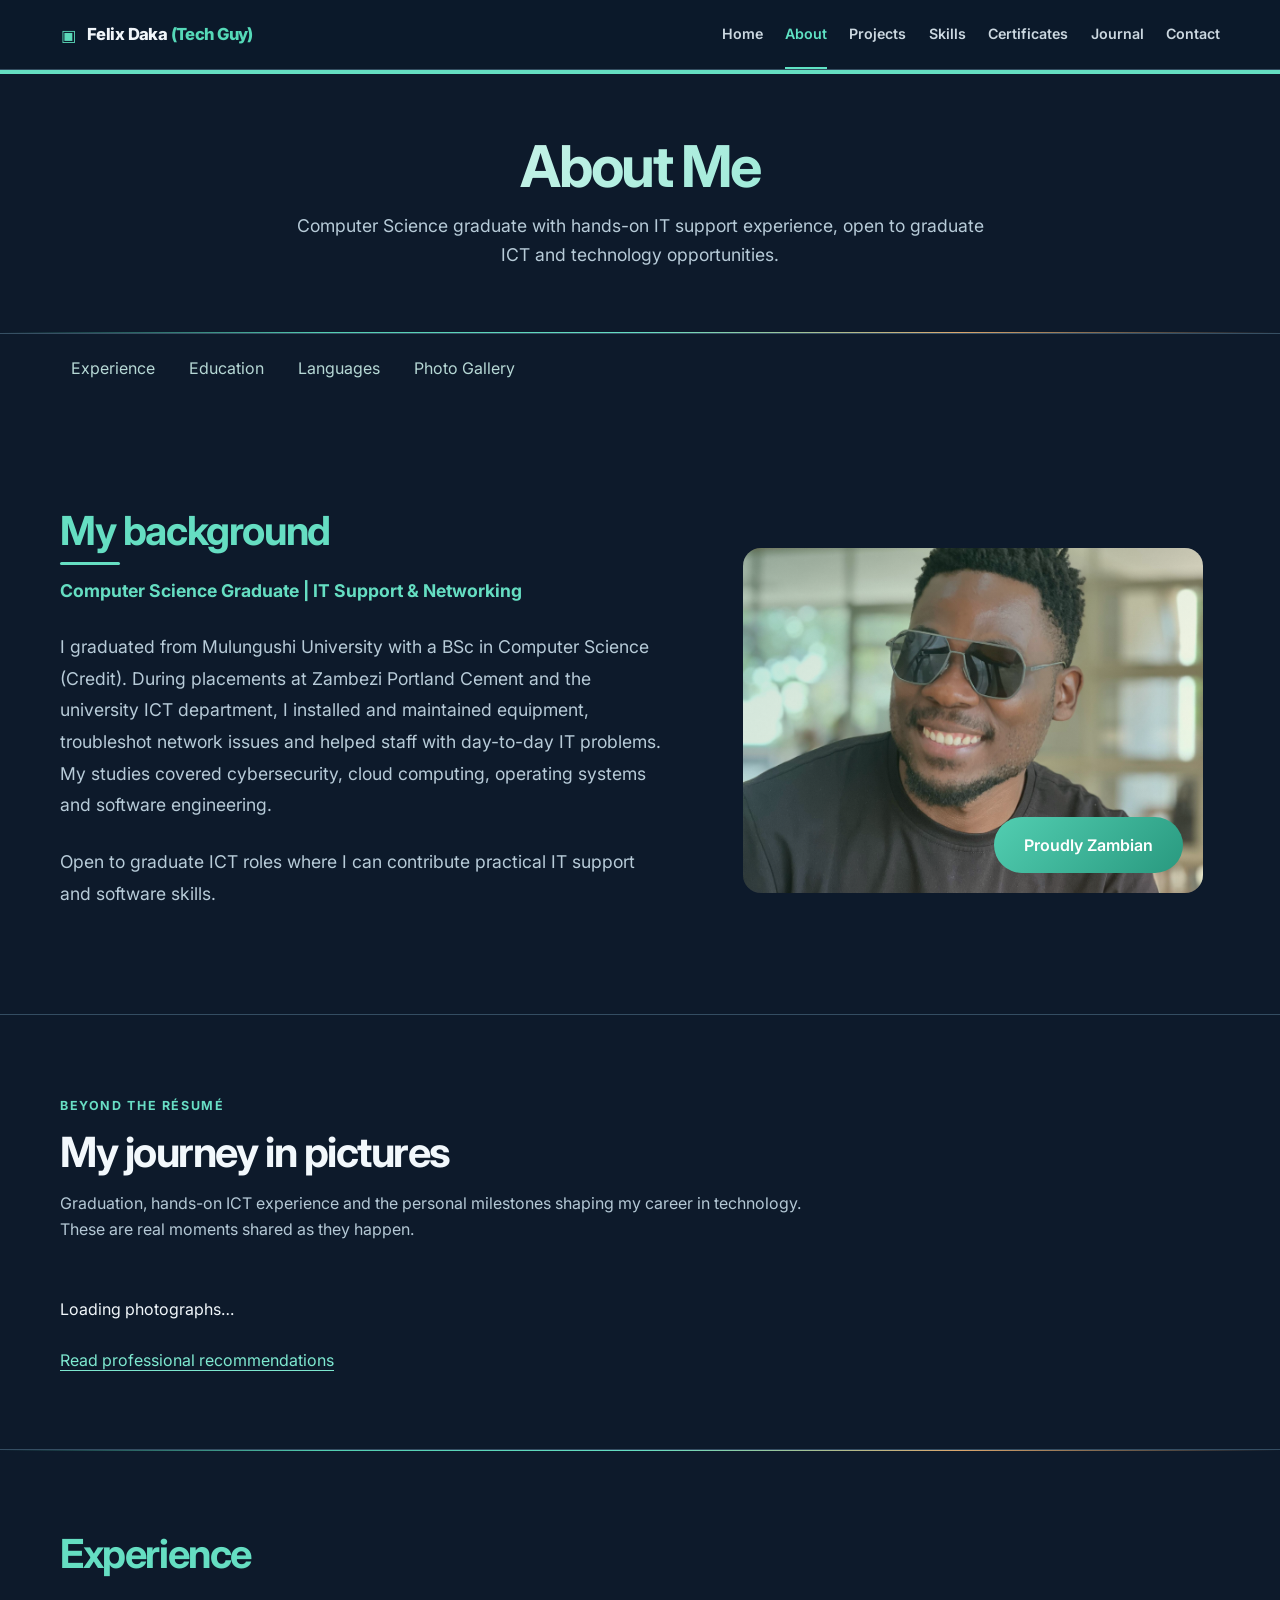
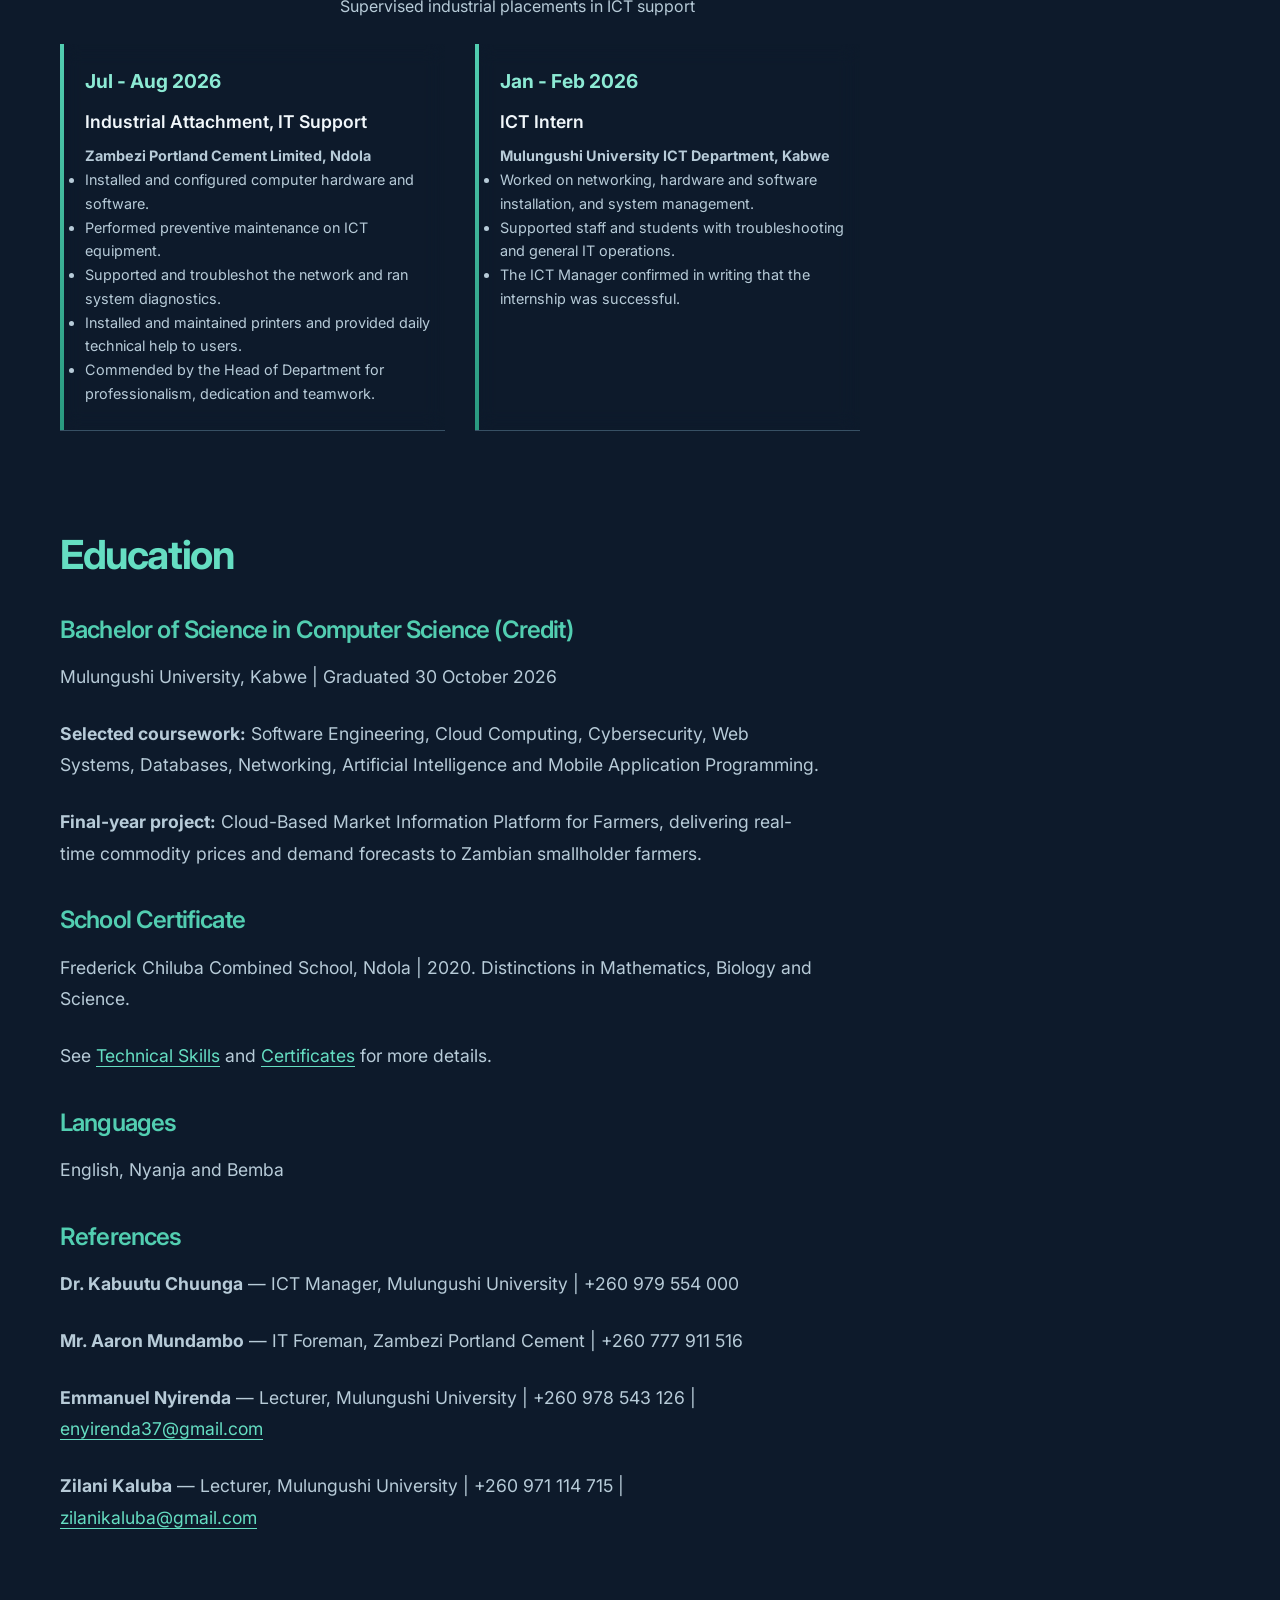
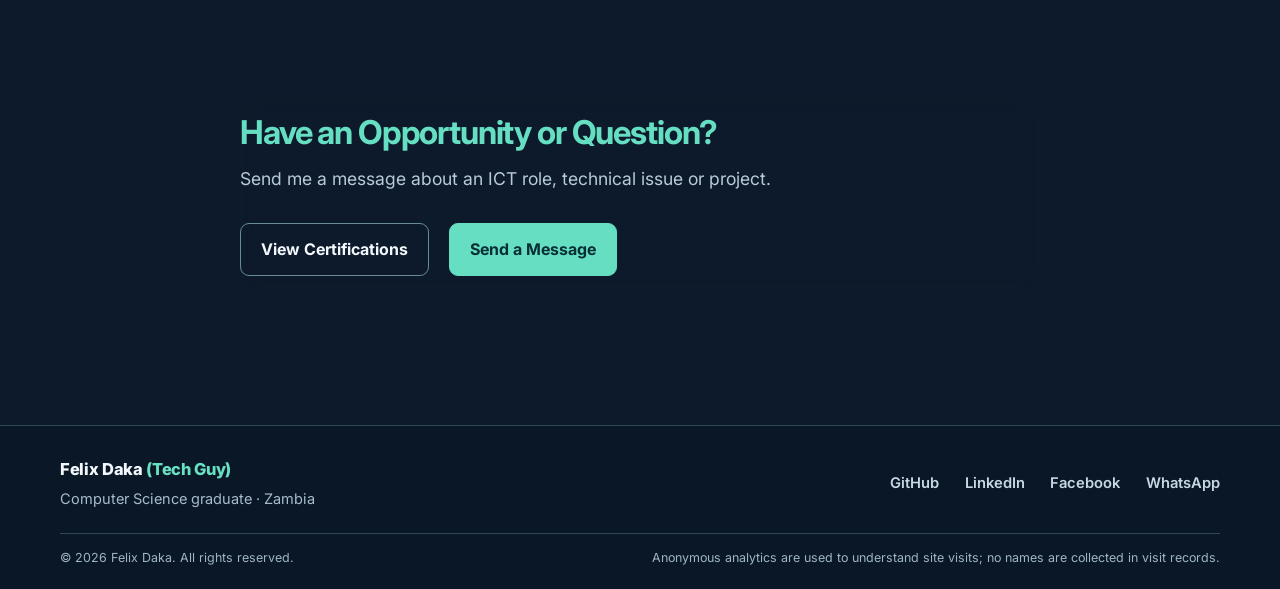
==== about.html @ 6fca8ce7 "Clarify About narrative and link visual biography instead of repeating references" ====
<!DOCTYPE html>
<html lang="en">
<head>
    <meta charset="UTF-8">
    <meta name="viewport" content="width=device-width, initial-scale=1.0, maximum-scale=5.0, user-scalable=yes">
    <title>About Felix Daka | Experience & Career Gallery</title>
    <link rel="stylesheet" href="https://cdnjs.cloudflare.com/ajax/libs/font-awesome/6.4.0/css/all.min.css">
    <link rel="preconnect" href="https://fonts.googleapis.com">
    <link rel="preconnect" href="https://fonts.gstatic.com" crossorigin>
    <style>
        /* Modern Reset */
        * {
            margin: 0;
            padding: 0;
            box-sizing: border-box;
            font-family: 'Inter', sans-serif;
            -webkit-tap-highlight-color: transparent;
        }
        
        :root {
            --primary: #007749;
            --primary-dark: #005a3f;
            --primary-light: rgba(0, 119, 73, 0.1);
            --secondary: #EF3340;
            --accent: #FCD116;
            --accent-dark: #e6b800;
            --dark: #0A1931;
            --dark-blue: #0A1931;
            --dark-blue-light: #1A2C47;
            --dark-blue-lighter: #2A3C57;
            --text-light: #F9FAFB;
            --text-muted: #9CA3AF;
            --border-light: rgba(255, 255, 255, 0.1);
            --gradient-primary: linear-gradient(135deg, var(--primary), var(--primary-dark));
            --gradient-accent: linear-gradient(135deg, var(--accent), var(--accent-dark));
            --gradient-dark: linear-gradient(135deg, var(--dark-blue), var(--dark-blue-light));
            --shadow-sm: 0 1px 2px 0 rgba(0, 0, 0, 0.05);
            --shadow-md: 0 4px 6px -1px rgba(0, 0, 0, 0.1);
            --shadow-lg: 0 10px 15px -3px rgba(0, 0, 0, 0.1);
            --shadow-xl: 0 20px 25px -5px rgba(0, 0, 0, 0.1);
            --shadow-2xl: 0 25px 50px -12px rgba(0, 0, 0, 0.25);
        }
        
        body {
            background-color: var(--dark-blue);
            color: var(--text-light);
            line-height: 1.6;
            overflow-x: hidden;
            min-height: 100vh;
        }
        
        .container {
            max-width: 1200px;
            margin: 0 auto;
            padding: 0 24px;
        }
        
        @media (max-width: 768px) {
            .container {
                padding: 0 16px;
            }
        }
        
        /* Header & Navigation - With Corner Menu */
        header {
            background-color: rgba(10, 25, 49, 0.98);
            backdrop-filter: blur(10px);
            -webkit-backdrop-filter: blur(10px);
            position: fixed;
            width: 100%;
            top: 0;
            z-index: 1000;
            height: 80px;
            box-shadow: 0 2px 10px rgba(0, 0, 0, 0.3);
            transition: all 0.3s ease;
        }
        
        header.scrolled {
            height: 70px;
            box-shadow: 0 5px 20px rgba(0, 0, 0, 0.4);
        }
        
        .header-container {
            display: flex;
            justify-content: space-between;
            align-items: center;
            padding: 0 30px;
            height: 100%;
        }
        
        .logo {
            font-size: 1.5rem;
            font-weight: 700;
            color: var(--text-light);
            text-decoration: none;
            display: flex;
            align-items: center;
            gap: 12px;
            z-index: 1001;
        }
        
        @media (min-width: 768px) {
            .logo {
                font-size: 1.8rem;
            }
        }
        
        .logo-icon {
            color: var(--primary);
            font-size: 1.8rem;
        }
        
        @media (min-width: 768px) {
            .logo-icon {
                font-size: 2rem;
            }
        }
        
        .logo-nickname {
            color: var(--accent);
            font-weight: 800;
            display: none;
        }
        
        @media (min-width: 768px) {
            .logo-nickname {
                display: inline;
            }
        }
        
        /* Corner Menu Styles */
        .menu-container {
            position: relative;
            display: flex;
            align-items: center;
        }
        
        .menu-btn {
            display: flex;
            align-items: center;
            justify-content: center;
            background: var(--dark-blue-lighter);
            border: 1px solid var(--border-light);
            color: var(--text-light);
            font-size: 1rem;
            cursor: pointer;
            padding: 12px 24px;
            border-radius: 40px;
            gap: 10px;
            transition: all 0.3s ease;
            z-index: 1001;
            box-shadow: var(--shadow-md);
        }
        
        .menu-btn i {
            font-size: 1.1rem;
            transition: transform 0.3s ease;
        }
        
        .menu-btn:hover {
            background: var(--dark-blue);
            border-color: var(--accent);
            transform: translateY(-2px);
            box-shadow: var(--shadow-lg);
        }
        
        .menu-btn:hover i {
            transform: rotate(90deg);
        }
        
        .menu-btn:active {
            transform: scale(0.97);
        }
        
        .menu-content {
            display: none;
            position: absolute;
            top: 70px;
            right: 0;
            background: rgba(42, 60, 87, 0.98);
            backdrop-filter: blur(10px);
            -webkit-backdrop-filter: blur(10px);
            min-width: 260px;
            border-radius: 20px;
            box-shadow: var(--shadow-2xl);
            border: 1px solid var(--border-light);
            z-index: 1000;
            overflow: hidden;
            animation: slideDown 0.3s ease;
        }
        
        .menu-content.show {
            display: block;
        }
        
        .menu-content a {
            display: flex;
            align-items: center;
            gap: 15px;
            padding: 16px 20px;
            color: var(--text-light);
            text-decoration: none;
            font-size: 0.95rem;
            border-bottom: 1px solid var(--border-light);
            transition: all 0.3s ease;
        }
        
        .menu-content a:last-child {
            border-bottom: none;
        }
        
        .menu-content a:hover {
            background: var(--primary-light);
            padding-left: 25px;
        }
        
        .menu-content a i {
            width: 24px;
            color: var(--accent);
            font-size: 1.1rem;
        }
        
        .menu-content a.active {
            background: rgba(252, 209, 22, 0.15);
            color: var(--accent);
            border-left: 3px solid var(--accent);
        }
        
        .menu-content a.active i {
            color: var(--accent);
        }
        
        @keyframes slideDown {
            from {
                opacity: 0;
                transform: translateY(-15px);
            }
            to {
                opacity: 1;
                transform: translateY(0);
            }
        }
        
        /* Hide old navigation */
        .old-nav {
            display: none;
        }
        
        /* Page Header */
        .page-header {
            padding-top: 140px;
            padding-bottom: 80px;
            text-align: center;
            background: radial-gradient(circle at top right, rgba(0, 119, 73, 0.15), transparent 50%),
                        radial-gradient(circle at bottom left, rgba(252, 209, 22, 0.1), transparent 50%);
            position: relative;
            overflow: hidden;
        }
        
        .page-header::before {
            content: '';
            position: absolute;
            top: 0;
            left: 0;
            right: 0;
            height: 4px;
            background: linear-gradient(90deg, var(--secondary), var(--accent), var(--primary));
        }
        
        .page-header::after {
            content: '';
            position: absolute;
            bottom: 0;
            left: 0;
            width: 100%;
            height: 1px;
            background: linear-gradient(90deg, transparent, var(--primary), var(--accent), var(--secondary), transparent);
        }
        
        .page-header h1 {
            font-size: 3rem;
            margin-bottom: 20px;
            background: linear-gradient(135deg, #fff, var(--accent));
            -webkit-background-clip: text;
            -webkit-text-fill-color: transparent;
            animation: fadeInUp 0.8s ease;
        }
        
        @media (min-width: 768px) {
            .page-header h1 {
                font-size: 3.5rem;
            }
        }
        
        .page-header p {
            font-size: 1.1rem;
            color: var(--text-muted);
            max-width: 800px;
            margin: 0 auto;
            animation: fadeInUp 0.8s ease 0.2s both;
        }
        
        /* Back Button */
        .back-btn {
            display: inline-flex;
            align-items: center;
            gap: 8px;
            color: var(--text-light);
            text-decoration: none;
            margin-bottom: 30px;
            padding: 10px 20px;
            border-radius: 40px;
            background: rgba(255, 255, 255, 0.05);
            border: 1px solid var(--border-light);
            transition: all 0.3s ease;
            font-weight: 500;
            font-size: 0.95rem;
        }
        
        .back-btn:hover {
            background: var(--primary-light);
            color: var(--accent);
            transform: translateX(-5px);
            border-color: var(--accent);
        }
        
        .back-btn i {
            transition: transform 0.3s ease;
        }
        
        .back-btn:hover i {
            transform: translateX(-3px);
        }
        
        /* Stats Bar */
        .stats-bar {
            background: rgba(26, 44, 71, 0.5);
            backdrop-filter: blur(10px);
            -webkit-backdrop-filter: blur(10px);
            border-bottom: 1px solid var(--border-light);
            padding: 20px 0;
        }
        
        .stats-grid {
            display: flex;
            justify-content: space-around;
            flex-wrap: wrap;
            gap: 30px;
        }
        
        .stat-item {
            text-align: center;
        }
        
        .stat-number {
            font-size: 2rem;
            font-weight: 700;
            color: var(--accent);
            line-height: 1.2;
        }
        
        .stat-label {
            color: var(--text-muted);
            font-size: 0.85rem;
            text-transform: uppercase;
            letter-spacing: 1px;
        }
        
        @media (min-width: 768px) {
            .stat-number {
                font-size: 2.5rem;
            }
            
            .stat-label {
                font-size: 0.9rem;
            }
        }
        
        /* About Content */
        .about-content {
            padding: 80px 0;
        }
        
        .about-grid {
            display: grid;
            grid-template-columns: 1fr;
            gap: 50px;
            align-items: center;
        }
        
        @media (min-width: 1024px) {
            .about-grid {
                grid-template-columns: 1fr 1fr;
                gap: 60px;
            }
        }
        
        .about-text {
            animation: fadeInLeft 0.8s ease;
        }
        
        .about-text h2 {
            font-size: 2rem;
            margin-bottom: 20px;
            color: var(--accent);
            text-align: left;
            position: relative;
            display: inline-block;
        }
        
        @media (min-width: 768px) {
            .about-text h2 {
                font-size: 2.5rem;
            }
        }
        
        .about-text h2::after {
            content: '';
            position: absolute;
            bottom: -10px;
            left: 0;
            width: 60px;
            height: 3px;
            background: var(--gradient-primary);
            border-radius: 2px;
        }
        
        .about-text p {
            font-size: 1rem;
            line-height: 1.8;
            margin-bottom: 25px;
            color: var(--text-muted);
        }
        
        @media (min-width: 768px) {
            .about-text p {
                font-size: 1.1rem;
            }
        }
        
        .about-text h3 {
            color: var(--primary);
            margin-top: 35px;
            margin-bottom: 15px;
            font-size: 1.3rem;
            font-weight: 600;
        }
        
        @media (min-width: 768px) {
            .about-text h3 {
                font-size: 1.5rem;
            }
        }
        
        .highlight-text {
            background: var(--primary-light);
            padding: 20px;
            border-radius: 16px;
            border-left: 4px solid var(--accent);
            margin: 30px 0;
        }
        
        .highlight-text p {
            margin-bottom: 0;
            font-style: italic;
        }
        
        /* About Image */
        .about-image {
            position: relative;
            animation: fadeInRight 0.8s ease;
        }
        
        .image-wrapper {
            position: relative;
            border-radius: 20px;
            overflow: hidden;
            box-shadow: var(--shadow-2xl);
        }
        
        .image-wrapper::before {
            content: '';
            position: absolute;
            top: 0;
            left: 0;
            right: 0;
            bottom: 0;
            background: linear-gradient(135deg, rgba(0, 119, 73, 0.2), rgba(252, 209, 22, 0.1));
            z-index: 1;
            pointer-events: none;
        }
        
        .about-image img {
            width: 100%;
            height: auto;
            display: block;
            transition: transform 0.5s ease;
        }
        
        .image-wrapper:hover img {
            transform: scale(1.05);
        }
        
        .zambian-badge {
            position: absolute;
            bottom: 20px;
            right: 20px;
            background: var(--gradient-primary);
            color: white;
            padding: 12px 24px;
            border-radius: 50px;
            display: flex;
            align-items: center;
            gap: 10px;
            font-weight: 600;
            font-size: 0.9rem;
            box-shadow: var(--shadow-lg);
            z-index: 2;
            animation: pulse 2s infinite;
        }
        
        @media (min-width: 768px) {
            .zambian-badge {
                font-size: 1rem;
                padding: 15px 30px;
            }
        }
        
        .zambian-badge i {
            font-size: 1.2rem;
        }
        
        /* Journey Timeline */
        .journey-section {
            padding: 80px 0;
            background: rgba(26, 44, 71, 0.3);
            position: relative;
            overflow: hidden;
        }
        
        .journey-section::before {
            content: '';
            position: absolute;
            top: 0;
            left: 0;
            right: 0;
            height: 1px;
            background: linear-gradient(90deg, transparent, var(--primary), var(--accent), var(--secondary), transparent);
        }
        
        .section-title {
            text-align: center;
            margin-bottom: 50px;
        }
        
        .section-title h2 {
            font-size: 2rem;
            color: var(--accent);
            margin-bottom: 15px;
        }
        
        @media (min-width: 768px) {
            .section-title h2 {
                font-size: 2.5rem;
            }
        }
        
        .section-title p {
            color: var(--text-muted);
            max-width: 600px;
            margin: 0 auto;
        }
        
        .timeline {
            display: grid;
            grid-template-columns: 1fr;
            gap: 30px;
            max-width: 800px;
            margin: 0 auto;
        }
        
        @media (min-width: 768px) {
            .timeline {
                grid-template-columns: repeat(2, 1fr);
            }
        }
        
        .timeline-item {
            background: rgba(255, 255, 255, 0.05);
            backdrop-filter: blur(10px);
            -webkit-backdrop-filter: blur(10px);
            border: 1px solid var(--border-light);
            border-radius: 16px;
            padding: 25px;
            transition: all 0.3s ease;
            position: relative;
            overflow: hidden;
        }
        
        .timeline-item::before {
            content: '';
            position: absolute;
            top: 0;
            left: 0;
            width: 4px;
            height: 100%;
            background: var(--gradient-primary);
        }
        
        .timeline-item:hover {
            transform: translateY(-5px);
            box-shadow: var(--shadow-xl);
            border-color: var(--primary);
        }
        
        .timeline-year {
            font-size: 1.2rem;
            font-weight: 700;
            color: var(--accent);
            margin-bottom: 10px;
        }
        
        .timeline-title {
            font-size: 1.1rem;
            font-weight: 600;
            margin-bottom: 8px;
        }
        
        .timeline-desc {
            color: var(--text-muted);
            font-size: 0.9rem;
        }
        
        /* Values Section */
        .values-section {
            padding: 80px 0;
        }
        
        .values-grid {
            display: grid;
            grid-template-columns: 1fr;
            gap: 25px;
            margin-top: 40px;
        }
        
        @media (min-width: 640px) {
            .values-grid {
                grid-template-columns: repeat(2, 1fr);
            }
        }
        
        @media (min-width: 1024px) {
            .values-grid {
                grid-template-columns: repeat(4, 1fr);
            }
        }
        
        .value-card {
            background: rgba(255, 255, 255, 0.05);
            backdrop-filter: blur(10px);
            -webkit-backdrop-filter: blur(10px);
            border: 1px solid var(--border-light);
            border-radius: 20px;
            padding: 30px 20px;
            text-align: center;
            transition: all 0.3s ease;
        }
        
        .value-card:hover {
            transform: translateY(-8px);
            border-color: var(--primary);
            box-shadow: var(--shadow-xl);
        }
        
        .value-icon {
            width: 70px;
            height: 70px;
            background: var(--gradient-primary);
            border-radius: 50%;
            display: flex;
            align-items: center;
            justify-content: center;
            margin: 0 auto 20px;
            font-size: 28px;
            color: white;
            transition: all 0.3s ease;
        }
        
        .value-card:hover .value-icon {
            transform: scale(1.1) rotate(360deg);
        }
        
        .value-card h3 {
            font-size: 1.2rem;
            font-weight: 600;
            margin-bottom: 10px;
            color: var(--accent);
        }
        
        .value-card p {
            color: var(--text-muted);
            font-size: 0.9rem;
            line-height: 1.6;
        }
        
        /* CTA Section */
        .cta-section {
            padding: 60px 0;
            text-align: center;
        }
        
        .cta-card {
            background: linear-gradient(135deg, rgba(0, 119, 73, 0.1), rgba(252, 209, 22, 0.1));
            backdrop-filter: blur(10px);
            -webkit-backdrop-filter: blur(10px);
            border: 1px solid var(--border-light);
            border-radius: 30px;
            padding: 50px 30px;
            max-width: 800px;
            margin: 0 auto;
        }
        
        .cta-card h3 {
            font-size: 1.8rem;
            color: var(--accent);
            margin-bottom: 15px;
        }
        
        .cta-card p {
            color: var(--text-muted);
            margin-bottom: 30px;
            font-size: 1.1rem;
        }
        
        .cta-buttons {
            display: flex;
            gap: 20px;
            justify-content: center;
            flex-wrap: wrap;
        }
        
        .btn {
            display: inline-flex;
            align-items: center;
            justify-content: center;
            gap: 10px;
            padding: 14px 32px;
            border-radius: 50px;
            font-weight: 600;
            font-size: 1rem;
            text-decoration: none;
            transition: all 0.3s ease;
            border: none;
            cursor: pointer;
        }
        
        .btn-primary {
            background: var(--gradient-primary);
            color: white;
            box-shadow: var(--shadow-md);
        }
        
        .btn-primary:hover {
            transform: translateY(-3px);
            box-shadow: var(--shadow-xl);
        }
        
        .btn-accent {
            background: var(--gradient-accent);
            color: var(--dark);
        }
        
        .btn-accent:hover {
            transform: translateY(-3px);
            box-shadow: var(--shadow-xl);
        }
        
        .btn-outline {
            background: transparent;
            border: 2px solid var(--primary);
            color: var(--text-light);
        }
        
        .btn-outline:hover {
            background: var(--primary);
            transform: translateY(-3px);
            box-shadow: var(--shadow-lg);
        }
        
        /* Footer */
        footer {
            background: #0A1429;
            padding: 60px 0 30px;
            margin-top: 80px;
            position: relative;
        }
        
        .footer-content {
            display: grid;
            grid-template-columns: 1fr;
            gap: 40px;
            margin-bottom: 40px;
        }
        
        @media (min-width: 768px) {
            .footer-content {
                grid-template-columns: 2fr 1fr 1fr;
            }
        }
        
        .footer-logo {
            font-size: 1.5rem;
            font-weight: 700;
            margin-bottom: 20px;
        }
        
        .footer-logo span {
            color: var(--accent);
        }
        
        .footer-about p {
            color: var(--text-muted);
            margin-bottom: 20px;
            line-height: 1.8;
        }
        
        .footer-links h4 {
            color: var(--accent);
            margin-bottom: 20px;
            font-size: 1.1rem;
        }
        
        .footer-links ul {
            list-style: none;
        }
        
        .footer-links li {
            margin-bottom: 12px;
        }
        
        .footer-links a {
            color: var(--text-muted);
            text-decoration: none;
            transition: all 0.3s ease;
            display: inline-flex;
            align-items: center;
            gap: 8px;
        }
        
        .footer-links a:hover {
            color: var(--accent);
            transform: translateX(5px);
        }
        
        .footer-links i {
            font-size: 0.8rem;
            color: var(--primary);
        }
        
        .copyright {
            text-align: center;
            padding-top: 30px;
            border-top: 1px solid var(--border-light);
            color: var(--text-muted);
            font-size: 0.9rem;
        }
        
        .copyright span {
            color: var(--accent);
        }
        
        /* Animations */
        @keyframes fadeInUp {
            from {
                opacity: 0;
                transform: translateY(30px);
            }
            to {
                opacity: 1;
                transform: translateY(0);
            }
        }
        
        @keyframes fadeInLeft {
            from {
                opacity: 0;
                transform: translateX(-30px);
            }
            to {
                opacity: 1;
                transform: translateX(0);
            }
        }
        
        @keyframes fadeInRight {
            from {
                opacity: 0;
                transform: translateX(30px);
            }
            to {
                opacity: 1;
                transform: translateX(0);
            }
        }
        
        @keyframes pulse {
            0%, 100% {
                transform: scale(1);
            }
            50% {
                transform: scale(1.05);
            }
        }
        
        /* Responsive */
        @media (max-width: 768px) {
            .page-header h1 {
                font-size: 2.5rem;
            }
            
            .page-header p {
                font-size: 1rem;
                padding: 0 16px;
            }
            
            .about-text h2 {
                font-size: 2rem;
            }
            
            .cta-card {
                padding: 30px 20px;
            }
            
            .cta-card h3 {
                font-size: 1.5rem;
            }
            
            .cta-buttons {
                flex-direction: column;
            }
            
            .btn {
                width: 100%;
            }
            
            .menu-btn {
                padding: 10px 18px;
            }
            
            .menu-btn span {
                display: none;
            }
            
            .menu-btn i {
                margin: 0;
            }
            
            .menu-content {
                min-width: 220px;
            }
        }
    </style>
    <link rel="stylesheet" href="responsive.css">
    <link rel="stylesheet" href="portfolio-refresh.css?v=3">
<link rel="stylesheet" href="about-gallery.css">
    <link rel="stylesheet" href="site-responsive-v3.css?v=1">
    <script src="site-navigation.js" defer></script>
    <link href="https://fonts.googleapis.com/css2?family=Inter:wght@400;500;600;700;800&display=swap" rel="stylesheet">
    <link rel="stylesheet" href="brand-unified.css?v=1">
    <link rel="stylesheet" href="site-polish-v4.css?v=1">
<link rel="stylesheet" href="editorial-v5.css?v=1">
</head>
<body>
    <a class="skip-link" href="#main-content">Skip to main content</a>
    <!-- Header & Navigation -->
    <header id="mainHeader" class="site-header">
    <div class="container header-container">
      <a class="logo" href="index.html" aria-label="Felix Daka — Home"><span class="brand-mark" aria-hidden="true">▣</span><span class="brand-name">Felix Daka <span class="brand-alias">(Tech Guy)</span></span></a>
      <nav class="primary-nav" aria-label="Main navigation">
                <a href="index.html">Home</a>
                <a href="about.html" class="active" aria-current="page">About</a>
                <a href="projects.html">Projects</a>
                <a href="expertise.html">Skills</a>
                <a href="certificates.html">Certificates</a>
                <a href="journal.html">Journal</a>
                <a href="contact.html">Contact</a>
      </nav>
      <div class="menu-container">
        <button class="menu-btn" id="menuBtn" type="button" aria-controls="menuContent" aria-expanded="false" aria-label="Open navigation menu"><span class="menu-label">Menu</span><span class="menu-glyph" aria-hidden="true">☰</span></button>
        <div class="menu-content" id="menuContent" aria-label="Mobile navigation">
                <a href="index.html">Home</a>
                <a href="about.html" class="active" aria-current="page">About</a>
                <a href="projects.html">Projects</a>
                <a href="expertise.html">Skills</a>
                <a href="certificates.html">Certificates</a>
                <a href="journal.html">Journal</a>
                <a href="contact.html">Contact</a>
        </div>
      </div>
    </div>
  </header>
    <main id="main-content" tabindex="-1">


    <!-- Page Header -->
    <section class="page-header">
        <div class="container">
            <h1>About Me</h1>
            <p>Computer Science graduate with hands-on IT support experience, open to graduate ICT and technology opportunities.</p>
            </div>
    </section>

    <div class="container">
        <nav class="section-jump-nav" aria-label="About page sections">
            <a href="#experience">Experience</a>
            <a href="#education">Education</a>
            <a href="#languages">Languages</a>
            <a href="#career-gallery">Photo Gallery</a>
        </nav>
    </div>

    <!-- About Content -->
    <section class="about-content">
        <div class="container">
            <div class="about-grid">
                <div class="about-text">
                    <h2>My background</h2>
                    <p><strong style="color: var(--accent);">Computer Science Graduate | IT Support &amp; Networking</strong></p>
                    <p>I graduated from Mulungushi University with a BSc in Computer Science (Credit). During placements at Zambezi Portland Cement and the university ICT department, I installed and maintained equipment, troubleshot network issues and helped staff with day-to-day IT problems. My studies covered cybersecurity, cloud computing, operating systems and software engineering.</p>
                    <p>Open to graduate ICT roles where I can contribute practical IT support and software skills.</p>
                </div>
                
                <div class="about-image">
                    <div class="image-wrapper">
                        <img src="profile/profile-1772620176208.jpg" id="aboutPageImage" alt="Felix Daka" loading="lazy" decoding="async">
                        <div class="zambian-badge">
                            <i class="fas fa-globe-africa"></i>
                            <span>Proudly Zambian</span>
                        </div>
                    </div>
                </div>
            </div>
        </div>
    </section>

    <section class="career-gallery" id="career-gallery"><div class="container"><div class="gallery-intro"><span class="eyebrow">Beyond the résumé</span><h2>My journey in pictures</h2><p>Graduation, hands-on ICT experience and the personal milestones shaping my career in technology. These are real moments shared as they happen.</p></div><div id="careerGalleryFilters" class="gallery-categories" role="group" aria-label="Filter gallery photos"></div><div id="careerGalleryGrid" class="gallery-grid" aria-live="polite"><p>Loading photographs…</p></div><a class="gallery-recommendations" href="recommendations.html">Read professional recommendations</a></div><dialog id="careerGalleryDialog" aria-labelledby="careerGalleryModalTitle"><div class="gallery-modal-actions"><button id="careerGalleryPrev" type="button" aria-label="Previous photo">← Previous</button><button id="careerGalleryClose" type="button">Close ×</button><button id="careerGalleryNext" type="button" aria-label="Next photo">Next →</button></div><img id="careerGalleryModalImage" alt=""><h3 id="careerGalleryModalTitle"></h3><p id="careerGalleryModalCaption"></p></dialog></section>
<section class="journey-section" id="experience">
        <div class="container">
            <div class="section-title"><h2>Experience</h2><p>Supervised industrial placements in ICT support</p></div>
            <div class="timeline">
                <div class="timeline-item"><div class="timeline-year">Jul - Aug 2026</div><div class="timeline-title">Industrial Attachment, IT Support</div><div class="timeline-desc"><strong>Zambezi Portland Cement Limited, Ndola</strong><ul><li>Installed and configured computer hardware and software.</li><li>Performed preventive maintenance on ICT equipment.</li><li>Supported and troubleshot the network and ran system diagnostics.</li><li>Installed and maintained printers and provided daily technical help to users.</li><li>Commended by the Head of Department for professionalism, dedication and teamwork.</li></ul></div></div>
                <div class="timeline-item"><div class="timeline-year">Jan - Feb 2026</div><div class="timeline-title">ICT Intern</div><div class="timeline-desc"><strong>Mulungushi University ICT Department, Kabwe</strong><ul><li>Worked on networking, hardware and software installation, and system management.</li><li>Supported staff and students with troubleshooting and general IT operations.</li><li>The ICT Manager confirmed in writing that the internship was successful.</li></ul></div></div>
            </div>
        </div>
    </section>

    <section class="about-content" id="education" style="padding-top: 20px;">
        <div class="container">
            <div class="section-title"><h2>Education</h2></div>
            <div class="about-text"><h3>Bachelor of Science in Computer Science (Credit)</h3><p>Mulungushi University, Kabwe | Graduated 30 October 2026</p><p><strong>Selected coursework:</strong> Software Engineering, Cloud Computing, Cybersecurity, Web Systems, Databases, Networking, Artificial Intelligence and Mobile Application Programming.</p><p><strong>Final-year project:</strong> Cloud-Based Market Information Platform for Farmers, delivering real-time commodity prices and demand forecasts to Zambian smallholder farmers.</p><h3>School Certificate</h3><p>Frederick Chiluba Combined School, Ndola | 2020. Distinctions in Mathematics, Biology and Science.</p>
            <p>See <a href="expertise.html">Technical Skills</a> and <a href="certificates.html">Certificates</a> for more details.</p>
            <h3 id="languages">Languages</h3><p>English, Nyanja and Bemba</p>
            <h3 id="references">References</h3><p><strong>Dr. Kabuutu Chuunga</strong> — ICT Manager, Mulungushi University | +260 979 554 000</p><p><strong>Mr. Aaron Mundambo</strong> — IT Foreman, Zambezi Portland Cement | +260 777 911 516</p><p><strong>Emmanuel Nyirenda</strong> — Lecturer, Mulungushi University | +260 978 543 126 | <a href="mailto:enyirenda37@gmail.com">enyirenda37@gmail.com</a></p><p><strong>Zilani Kaluba</strong> — Lecturer, Mulungushi University | +260 971 114 715 | <a href="mailto:zilanikaluba@gmail.com">zilanikaluba@gmail.com</a></p></div>
        </div>
    </section>

    <!-- CTA Section -->
    <section class="cta-section">
        <div class="container">
            <div class="cta-card">
                <h3>Have an Opportunity or Question?</h3>
                <p>Send me a message about an ICT role, technical issue or project.</p>
                <div class="cta-buttons">
                    <a href="certificates.html" class="btn btn-outline">
                        <i class="fas fa-certificate"></i> View Certifications
                    </a>
                    <a href="contact.html" class="btn btn-accent">
                        <i class="fas fa-envelope"></i> Send a Message
                    </a>
                </div>
            </div>
        </div>
    </section>

    <!-- Footer -->
        </main>
    <footer class="site-footer">
   <div class="site-footer-inner">
     <div class="site-footer-summary">
       <strong>Felix Daka <span>(Tech Guy)</span></strong>
       <p id="footerText">Computer Science graduate · Zambia</p>
     </div>
     <div class="site-footer-links" id="socialIcons">
       <a href="https://github.com/Feligo1" target="_blank" rel="noopener noreferrer">GitHub</a>
       <a href="https://www.linkedin.com/in/felix-daka-5b6058212" target="_blank" rel="noopener noreferrer">LinkedIn</a>
       <a href="https://www.facebook.com/share/1AJKpFspAB/" target="_blank" rel="noopener noreferrer">Facebook</a>
       <a href="https://wa.me/260774496821" target="_blank" rel="noopener noreferrer">WhatsApp</a>
     </div>
   </div>
   <div class="site-footer-bottom">
     <span>© 2026 Felix Daka. All rights reserved.</span>
     <small>Anonymous analytics are used to understand site visits; no names are collected in visit records.</small>
   </div>
 </footer>

    <script>
        // DOM Elements
        const mainHeader = document.getElementById('mainHeader');
        const menuBtn = document.getElementById('menuBtn');
        const menuContent = document.getElementById('menuContent');
        const menuLinks = document.querySelectorAll('.menu-content a');

        // Menu Toggle Functionality
        if (menuBtn) {
            menuBtn.addEventListener('click', (e) => {
                e.stopPropagation();
                menuContent.classList.toggle('show');
                
                // Change icon when menu is open
                const icon = menuBtn.querySelector('i');
                if (menuContent.classList.contains('show')) {
                    icon.classList.remove('fa-bars');
                    icon.classList.add('fa-times');
                } else {
                    icon.classList.remove('fa-times');
                    icon.classList.add('fa-bars');
                }
            });
        }

        // Close menu when clicking outside
        document.addEventListener('click', (event) => {
            if (menuContent && menuContent.classList.contains('show')) {
                const isClickInside = menuBtn.contains(event.target) || menuContent.contains(event.target);
                if (!isClickInside) {
                    menuContent.classList.remove('show');
                    const icon = menuBtn.querySelector('i');
                    icon.classList.remove('fa-times');
                    icon.classList.add('fa-bars');
                }
            }
        });

        // Close menu when clicking a link
        if (menuLinks) {
            menuLinks.forEach(link => {
                link.addEventListener('click', () => {
                    menuContent.classList.remove('show');
                    const icon = menuBtn.querySelector('i');
                    icon.classList.remove('fa-times');
                    icon.classList.add('fa-bars');
                });
            });
        }

        // Close menu on escape key
        document.addEventListener('keydown', (e) => {
            if (e.key === 'Escape' && menuContent.classList.contains('show')) {
                menuContent.classList.remove('show');
                const icon = menuBtn.querySelector('i');
                icon.classList.remove('fa-times');
                icon.classList.add('fa-bars');
            }
        });

        // Set active menu item based on current page
        function setActiveMenuItem() {
            const currentPage = window.location.pathname.split('/').pop() || 'about.html';
            
            menuLinks.forEach(link => {
                link.classList.remove('active');
                const href = link.getAttribute('href');
                if (href === currentPage) {
                    link.classList.add('active');
                }
            });
        }

        // Header scroll effect
        function handleHeaderScroll() {
            if (window.scrollY > 50) {
                mainHeader.classList.add('scrolled');
            } else {
                mainHeader.classList.remove('scrolled');
            }
        }

        // Animate stats numbers
        function animateStats() {
            const stats = document.querySelectorAll('.stat-number');
            
            stats.forEach(stat => {
                const targetText = stat.textContent;
                const targetNumber = parseInt(targetText);
                
                if (!isNaN(targetNumber)) {
                    let current = 0;
                    const increment = targetNumber / 50;
                    
                    const timer = setInterval(() => {
                        current += increment;
                        if (current >= targetNumber) {
                            stat.textContent = targetText;
                            clearInterval(timer);
                        } else {
                            stat.textContent = Math.floor(current) + '+';
                        }
                    }, 20);
                }
            });
        }

        // Intersection Observer for animations
        function setupIntersectionObserver() {
            const observer = new IntersectionObserver((entries) => {
                entries.forEach(entry => {
                    if (entry.isIntersecting) {
                        entry.target.style.opacity = '1';
                        entry.target.style.transform = 'translateY(0)';
                        
                        // If it's the stats section, animate numbers
                        if (entry.target.classList.contains('stats-bar')) {
                            animateStats();
                        }
                    }
                });
            }, { threshold: 0.1 });
            
            // Observe sections
            document.querySelectorAll('.stats-bar, .timeline-item, .value-card').forEach(el => {
                el.style.opacity = '0';
                el.style.transform = 'translateY(20px)';
                el.style.transition = 'opacity 0.6s ease, transform 0.6s ease';
                observer.observe(el);
            });
        }

        // Initialize on page load
        document.addEventListener('DOMContentLoaded', () => {
            setActiveMenuItem();
            handleHeaderScroll();
            setupIntersectionObserver();
            
            // Header scroll effect
            window.addEventListener('scroll', handleHeaderScroll);
            
            // Handle window resize
            window.addEventListener('resize', () => {
                if (window.innerWidth > 768 && menuContent?.classList.contains('show')) {
                    menuContent.classList.remove('show');
                    const icon = menuBtn.querySelector('i');
                    icon.classList.remove('fa-times');
                    icon.classList.add('fa-bars');
                }
            });
        });
    </script>
    <script type="module">
        import { supabase } from './supabase-client.js'

        const image = document.getElementById('aboutPageImage')
        supabase.from('site_settings')
            .select('setting_value')
            .eq('setting_key', 'about_image_url')
            .maybeSingle()
            .then(({ data, error }) => {
                if (!error && data?.setting_value) image.src = data.setting_value
            })
            .catch(error => console.error('Could not load the saved about image:', error))
        import('./supabase-client.js').then(({ trackDeviceVisit }) => trackDeviceVisit())
    </script>
<script type="module" src="about-gallery.js"></script>
</body>
</html>
---- responsive.css ----
/* Shared layout safeguards for small phones, tablets, and narrow windows. */
*,
*::before,
*::after {
    box-sizing: border-box;
}

html {
    max-width: 100%;
    overflow-x: clip;
    -webkit-text-size-adjust: 100%;
}

body {
    width: 100%;
    min-width: 0;
    overflow-x: hidden;
}

img,
picture,
video,
canvas,
svg,
iframe {
    max-width: 100%;
}

img,
video,
iframe {
    height: auto;
}

img {
    vertical-align: middle;
}

.container {
    width: min(100% - 40px, 1160px);
    margin-inline: auto;
}

.hero-content,
.about-grid,
.contact-content,
.contact-grid,
.footer-content,
.form-grid {
    min-width: 0;
}

.hero-image,
.about-image,
.image-wrapper {
    min-width: 0;
    max-width: 100%;
}

.modal {
    padding: clamp(8px, 2vw, 24px);
}

.modal-content {
    width: min(100%, 900px);
    max-height: min(92dvh, 1000px);
    overflow: auto;
}

.modal-image {
    display: block;
    width: auto;
    max-width: 100%;
    height: auto;
    max-height: min(68dvh, 720px);
    object-fit: contain;
    margin-inline: auto;
}

@media (min-width: 769px) and (max-width: 1100px) {
    .container { width: min(100% - 48px, 1000px); }
    .form-grid { grid-template-columns: repeat(2, minmax(0, 1fr)); }
}

.container,
.admin-panel,
.card,
.item-row,
.item-info,
.menu-container,
.about-content,
.footer-content {
    min-width: 0;
}

/* Keep the interface text-led; decorative icon glyphs are hidden site-wide. */
i[class*="fa-"],
.logo-icon,
.service-icon,
.expertise-icon,
.contact-icon {
    display: none !important;
}

.menu-btn span { display: inline !important; }

.social-icons a,
.social-icon {
    width: auto !important;
    min-width: 0;
    height: auto !important;
    padding: 8px 12px;
    border-radius: 6px !important;
}

.menu-content {
    width: min(300px, calc(100vw - 24px));
    min-width: 0;
    max-width: calc(100vw - 24px);
}

button,
input,
select,
textarea {
    max-width: 100%;
    font: inherit;
}

button,
input,
select {
    min-height: 44px;
}

input,
select,
textarea {
    min-width: 0;
    font-size: 16px;
}

textarea {
    resize: vertical;
}

.visitor-privacy-note {
    max-width: 760px;
    margin: 20px auto 0;
    color: rgba(255, 255, 255, 0.65);
    font-size: 0.78rem;
    line-height: 1.5;
    text-align: center;
}

@media (max-width: 768px) {
    .container {
        width: 100%;
        padding-right: 16px;
        padding-left: 16px;
    }

    section {
        padding-top: clamp(36px, 8vw, 56px);
        padding-bottom: clamp(36px, 8vw, 56px);
    }

    h1 {
        font-size: clamp(1.8rem, 7vw, 2.25rem);
        line-height: 1.2;
        overflow-wrap: anywhere;
    }

    h2 {
        font-size: clamp(1.45rem, 5.5vw, 1.8rem);
        line-height: 1.25;
        overflow-wrap: anywhere;
    }

    p,
    li,
    .contact-detail,
    .contact-item,
    .certificate-description,
    .expertise-description {
        overflow-wrap: anywhere;
    }

    .header-container,
    .admin-header {
        gap: 12px;
    }

    .logo {
        max-width: calc(100vw - 92px);
        overflow-wrap: anywhere;
    }

    .hero,
    .hero-content,
    .about-content,
    .footer-content {
        min-width: 0;
    }

    .about-content,
    .footer-content {
        flex-direction: column;
    }

    .services-grid,
    .cert-preview-grid,
    .expertise-grid,
    .certificates-grid,
    .stats-grid,
    .contact-grid,
    .contact-content,
    .form-grid,
    .values-grid,
    .value-grid,
    .cards-grid {
        grid-template-columns: minmax(0, 1fr) !important;
    }

    .expertise-card,
    .certificate-card,
    .contact-form-container,
    .card {
        min-width: 0;
        padding: clamp(16px, 4vw, 24px);
    }

    .contact-item {
        min-width: 0;
    }

    .modal {
        padding: 12px;
    }

    .modal-content {
        width: 100%;
        max-width: 100%;
        max-height: calc(100dvh - 24px);
        overflow-y: auto;
    }

    .modal-image {
        max-height: 58dvh;
        object-fit: contain;
    }

    .tabs {
        display: flex;
        gap: 8px;
        overflow-x: auto;
        overscroll-behavior-x: contain;
        padding-bottom: 8px;
        -webkit-overflow-scrolling: touch;
    }

    .tabs > * {
        flex: 0 0 auto;
    }

    .item-row {
        width: 100%;
        min-width: 0;
        gap: 14px;
    }

    .item-actions {
        flex-wrap: wrap;
    }

    .login-box {
        width: calc(100% - 32px);
        padding: clamp(20px, 6vw, 32px);
    }

    .admin-panel .container {
        padding: 12px;
    }

    table {
        display: block;
        width: 100%;
        overflow-x: auto;
        -webkit-overflow-scrolling: touch;
    }
}

@media (max-width: 420px) {
    .container {
        padding-right: 12px;
        padding-left: 12px;
    }

    .admin-panel .container {
        padding: 8px;
    }

    .menu-btn {
        padding-right: 12px;
        padding-left: 12px;
    }

    .menu-btn span {
        display: none;
    }

    .hero-buttons,
    .social-icons,
    .contact-actions {
        flex-wrap: wrap;
    }

    .hero-buttons .btn {
        width: 100%;
        justify-content: center;
    }

    .contact-form-container,
    .modal-content {
        padding: 16px;
    }

    .modal { padding: 8px; }
    .modal-content { max-height: calc(100dvh - 16px); }
    .modal-image { max-height: 52dvh; }
}

@media (max-width: 768px) {
    .header-container {
        padding-right: 16px;
        padding-left: 16px;
    }

    .logo {
        font-size: clamp(1rem, 4vw, 1.2rem);
    }

    .page-header {
        padding: 92px 0 36px !important;
    }

    .hero {
        min-height: auto;
        padding: 104px 0 48px;
    }

    .hero-content {
        gap: 24px;
    }

    .hero-image {
        max-width: min(60vw, 240px);
    }

    .timeline {
        grid-template-columns: minmax(0, 1fr) !important;
        gap: 16px;
    }

    .timeline-item {
        padding: 20px;
    }

    .stats-bar {
        padding: 16px 0;
    }

    .stats-grid {
        display: grid;
        grid-template-columns: repeat(2, minmax(0, 1fr)) !important;
        gap: 14px;
    }

    .stat-item,
    .stat-card {
        min-width: 0;
    }

    .tabs {
        flex-wrap: nowrap;
        scroll-snap-type: x proximity;
    }

    .tabs > * {
        scroll-snap-align: start;
    }

    .tab-btn {
        padding: 11px 16px;
        white-space: nowrap;
    }

    .certificate-meta,
    .expertise-footer,
    .contact-actions {
        flex-wrap: wrap;
    }

    .certificate-card,
    .expertise-card,
    .contact-form-container,
    .contact-info {
        overflow-wrap: anywhere;
    }

    .admin-header h1 {
        font-size: clamp(1.2rem, 5vw, 1.5rem);
    }
}

@media (max-width: 420px) {
    .header-container {
        padding-right: 12px;
        padding-left: 12px;
    }

    .page-header {
        padding-top: 84px !important;
        padding-bottom: 28px !important;
    }

    .hero-image {
        max-width: min(54vw, 210px);
    }

    .stats-grid {
        gap: 10px;
    }

    .stat-number {
        font-size: clamp(1.4rem, 7vw, 2rem);
    }

    .timeline-item {
        padding: 16px;
    }

    .admin-header {
        padding: 16px;
    }

    .logout-btn {
        padding: 10px 14px;
    }
}

@media (prefers-reduced-motion: reduce) {
    *,
    *::before,
    *::after {
        scroll-behavior: auto !important;
        animation-duration: 0.01ms !important;
        animation-iteration-count: 1 !important;
        transition-duration: 0.01ms !important;
    }
}
---- portfolio-refresh.css ----
/* Shared visual layer: warmer editorial contrast and a consistent portfolio frame. */
:root {
    --primary: #0b8062;
    --primary-dark: #075b48;
    --dark-blue: #101d32;
    --dark-blue-light: #19283a;
    --dark-blue-lighter: #26384b;
    --accent: #43c7ad;
    --text-light: #f8fafc;
    --text-muted: #b1bdc7;
    --slate: #475569;
}

body {
    background: var(--dark-blue);
}

#mainHeader {
    background: rgba(13, 24, 39, .94);
    border-bottom: 1px solid rgba(67,199,173,.25);
    backdrop-filter: blur(16px);
}

#mainHeader.scrolled {
    background: rgba(10, 20, 33, .72);
    box-shadow: 0 10px 32px rgba(0,0,0,.24);
    backdrop-filter: blur(18px);
    -webkit-backdrop-filter: blur(18px);
}

.header-container { display: flex; align-items: center; justify-content: space-between; gap: 24px; }
.primary-nav { display: flex; align-items: center; gap: clamp(14px, 1.7vw, 25px); }
.brand-label { margin-inline-start: .4rem; color: var(--accent); font-size: .78em; font-weight: 500; }
.primary-nav a {
    padding: 9px 0;
    border-bottom: 2px solid transparent;
    color: var(--text-light);
    text-decoration: none;
    font-size: .92rem;
}
.primary-nav a:hover, .primary-nav a.active { color: var(--accent); border-bottom-color: var(--accent); }
.menu-container { display: none; }
.section-jump-nav { display: flex; flex-wrap: wrap; gap: 10px 22px; margin: 0 auto 24px; }
.section-jump-nav a { color: var(--text-light); text-decoration: none; border-bottom: 1px solid rgba(67,199,173,.5); padding: 6px 0; }
.section-jump-nav a:hover { color: var(--accent); }
:target { scroll-margin-top: 110px; }

@media (max-width: 1024px) {
    .primary-nav { display: none; }
    .menu-container { display: block; }
}

.hero, .page-header, .cta-card {
    position: relative;
}

.hero, .page-header { background: var(--dark-blue); }
.hero::before, .page-header::before { background: var(--accent); }

.hero h1, .page-header h1, .section-title h2,
.about-preview h2, .contact-preview h2 {
    letter-spacing: -.035em;
}

.hero h1 { font-size: clamp(2.8rem, 7vw, 5.4rem); line-height: 1.02; }
.btn, button, .filter-btn {
    transition: transform .2s ease, box-shadow .2s ease, background-color .2s ease;
    cursor: pointer;
}
.btn:hover, button:hover, .filter-btn:hover { box-shadow: 0 8px 24px rgba(0,0,0,.22); transform: translateY(-2px); }
.btn:active, button:active, .filter-btn:active { transform: translateY(0) scale(.98); }
:is(a, button, input, textarea, select, [tabindex]):focus-visible {
    outline: 3px solid var(--accent);
    outline-offset: 3px;
}

.menu-content { transition: opacity .2s ease, transform .2s ease, visibility .2s ease; }
.social-icons a, .menu-btn {
    transition: transform .22s ease, border-color .22s ease, box-shadow .22s ease, background-color .22s ease;
}
.filter-btn.active { box-shadow: inset 0 -2px 0 var(--accent); }

/* Use plain, divided lists for skills and certificates. */
.expertise-list, .certificates-grid { display: block !important; }
.expertise-row {
    padding: 24px 0;
    border-bottom: 1px solid rgba(226,232,240,.16);
}
.expertise-row h3 { margin: 0 0 8px; font-size: 1.25rem; }
.expertise-row p { margin: 6px 0; color: var(--text-muted); line-height: 1.65; }
.expertise-row .expertise-related { font-size: .88rem; }
.expertise-row .expertise-related strong { color: var(--text-light); font-weight: 600; }
.expertise-row .expertise-service-heading { margin-top: 16px; color: var(--text-light); }
.expertise-service-list { margin: 4px 0 0; padding-left: 20px; color: var(--text-muted); line-height: 1.7; }
.expertise-service-list li { padding-left: 4px; margin: 3px 0; }
.expertise-list .empty-state { padding: 28px 0; text-align: left; background: transparent; border-radius: 0; color: var(--text-muted); }
.filters-container {
    background: transparent !important;
    border: 0 !important;
    border-bottom: 1px solid rgba(226,232,240,.16) !important;
    border-radius: 0 !important;
    box-shadow: none !important;
    padding: 0 0 18px !important;
}
.filters-container .filter-btn {
    background: transparent !important;
    border: 0 !important;
    border-bottom: 2px solid transparent !important;
    border-radius: 0 !important;
    box-shadow: none !important;
}
.filters-container .filter-btn.active {
    border-bottom-color: var(--accent) !important;
    color: var(--accent) !important;
}
.filters-container .search-box input {
    background: transparent !important;
    border: 0 !important;
    border-bottom: 1px solid rgba(226,232,240,.28) !important;
    border-radius: 0 !important;
    padding-left: 4px !important;
}
.contact-form-container, .contact-info, .cta-card {
    border: 0 !important;
    border-radius: 0 !important;
    background: transparent !important;
    box-shadow: none !important;
}
.contact-item,
.contact-item:hover {
    margin: 0;
    padding: 18px 0 !important;
    border: 0 !important;
    border-bottom: 1px solid rgba(226,232,240,.16) !important;
    border-radius: 0 !important;
    background: transparent !important;
    box-shadow: none !important;
    opacity: 1;
    transform: none;
    animation: none;
}
.contact-form-container { border-top: 1px solid rgba(226,232,240,.18) !important; }
.about-image { width: 100%; display: flex; justify-content: center; align-items: center; }
.about-image .image-wrapper {
    position: relative;
    width: min(100%, 460px);
    height: auto;
    aspect-ratio: 4 / 3;
    overflow: hidden;
    border-radius: 18px;
    background: #19283a;
}
.about-image .image-wrapper img, .about-img {
    display: block;
    width: 100%;
    height: 100%;
    aspect-ratio: 4 / 3;
    object-fit: cover;
    object-position: center 35%;
}
.about-image .image-wrapper::before { z-index: 1; }
.about-image .image-wrapper .zambian-badge { z-index: 2; }
@media (min-width: 900px) {
    .about-grid { grid-template-columns: minmax(0, 1.1fr) minmax(280px, .9fr) !important; gap: clamp(32px, 5vw, 72px) !important; }
}
@media (max-width: 899px) {
    .about-image .image-wrapper { width: min(100%, 520px); }
}
.profile-img { display: block; aspect-ratio: 1; object-fit: cover; object-position: center 35%; }
img { max-width: 100%; }
img[loading="lazy"] { content-visibility: auto; }
/* Public page typography and recruiter content. */
body { line-height: 1.65; }
main h2 { line-height: 1.2; letter-spacing: -.025em; }
main h3 { line-height: 1.35; }
main a:not(.btn), .profile-links a, .portfolio-link {
    color: var(--accent);
    text-underline-offset: .23em;
}
.skip-link {
    position: fixed;
    inset: 12px auto auto 12px;
    z-index: 3000;
    padding: 10px 16px;
    background: var(--accent);
    color: var(--dark-blue);
    border-radius: 6px;
}
.skip-link:not(:focus) { transform: translateY(calc(-100% - 20px)); }
.hero { min-height: auto; padding-block: clamp(116px, 12vw, 160px) clamp(52px, 8vw, 96px); }
.hero-text .nickname {
    background: transparent;
    border: 0;
    padding: 0;
    font-weight: 600;
}
.hero-text .degree-summary { font-size: .95rem; font-weight: 600; color: var(--text-light); }
.hero-buttons .btn { min-height: 44px; }
.hero-buttons .btn-red,
.hero-buttons .btn-red:hover {
    background: var(--accent);
    color: var(--dark-blue);
}
.profile-links { display: flex; justify-content: start; flex-wrap: wrap; gap: 8px 22px; margin-top: 16px; }
.profile-links a { display: inline-flex; align-items: center; min-height: 44px; }
.portfolio-link { display: inline-block; margin-top: 12px; }
.recruiter-section { padding-block: clamp(28px, 5vw, 58px); }
.cv-note { margin: 12px auto 20px; }
.contact-preview .cv-note { text-align: center; }
.role-summary { margin-bottom: 20px; }
.skills-grid {
    display: grid;
    grid-template-columns: repeat(auto-fit, minmax(min(100%, 325px), 1fr));
    gap: 16px;
    margin-block: 20px;
}
.skills-grid article {
    min-width: 0;
    padding: clamp(16px, 3vw, 26px);
    border: 1px solid rgba(226,232,240,.16);
    border-radius: 12px;
    background: var(--dark-blue-light);
}
.skills-grid p { margin-top: 8px; color: var(--text-muted); }
.skills-overview { padding: 0 0 24px; }
.skills-detail-heading { margin: 0 0 16px; }
.certificate-row { border-color: rgba(226,232,240,.2); }
.certificate-row-actions .btn { min-height: 44px; }
#statsGrid[hidden], #certificateFilters[hidden] { display: none !important; }
dialog.modal {
    inset: 0;
    max-width: none;
    max-height: none;
    margin: 0;
    border: 0;
    color: inherit;
}
dialog.modal::backdrop { background: rgba(0,0,0,.7); }
.visitor-counter:empty { display: none; }
.toast-notification { max-width: calc(100% - 60px); }
.toast-notification:not(.show) { display: none; }

@media (max-width: 767px) {
    .profile-links { justify-content: center; }
    .hero-content { gap: 28px; }
    .about-preview .about-image, .about-preview .about-text { animation: none; }
    .toast-notification { max-width: calc(100% - 40px); }
}

@media (prefers-reduced-motion: reduce) {
    *, *::before, *::after { scroll-behavior: auto !important; animation-duration: .01ms !important; transition-duration: .01ms !important; }
}
---- about-gallery.css ----
.career-gallery{padding:76px 0;background:linear-gradient(160deg,#0d2335,#182f44);border-block:1px solid #344d62}.career-gallery .gallery-intro{max-width:750px;margin-bottom:30px}.career-gallery .eyebrow{display:inline-block;color:#68dec4;letter-spacing:.13em;font-size:.78rem;text-transform:uppercase;font-weight:700}.career-gallery h2{font-size:clamp(1.8rem,4vw,2.6rem);text-align:left;margin:10px 0 12px}.career-gallery h2:after{display:none}.career-gallery .gallery-intro p{color:#b4c8d5}.career-gallery .gallery-categories{display:flex;flex-wrap:wrap;gap:10px;margin:24px 0}.career-gallery button.gallery-filter{background:#21384b;color:#d8e9f3;border:1px solid #466173;border-radius:100px;padding:10px 16px;cursor:pointer}.career-gallery button.gallery-filter.active{background:#54d7bb;color:#092c30;border-color:#54d7bb}.career-gallery .gallery-grid{display:grid;grid-template-columns:repeat(auto-fit,minmax(240px,1fr));gap:19px}.career-gallery button.gallery-card{color:#f1f5fa;text-align:left;background:#1b3044;border:1px solid #40586c;border-radius:15px;overflow:hidden;padding:0;cursor:pointer;transition:transform .2s,border-color .2s;width:100%}.career-gallery button.gallery-card:hover{transform:translateY(-3px);border-color:#69dbc3}.career-gallery .gallery-card img{display:block;width:100%;aspect-ratio:4/3;object-fit:cover}.career-gallery .gallery-card .gallery-content{padding:17px;display:block}.career-gallery .gallery-card strong{display:block;margin-bottom:4px}.career-gallery .gallery-card small{color:#bacddd}.career-gallery .gallery-empty{padding:26px;border:1px dashed #4e6474;color:#bfd4e0;border-radius:12px}.career-gallery dialog{border:1px solid #527285;background:#12273b;color:white;border-radius:15px;padding:22px;max-width:min(940px,94vw);max-height:92vh}.career-gallery dialog::backdrop{background:#000b}.career-gallery dialog img{display:block;max-width:100%;max-height:65vh;margin:auto;object-fit:contain}.career-gallery dialog button{background:#2c5260;color:#fff;border:1px solid #72929a;border-radius:8px;padding:10px 14px;cursor:pointer;margin:8px 0}.career-gallery .gallery-modal-actions{display:flex;justify-content:space-between;gap:15px}.career-gallery a.gallery-recommendations{display:inline-block;margin-top:24px;color:#7ee8d0;text-decoration:underline}.career-gallery :focus-visible{outline:3px solid #f5ca65;outline-offset:4px}@media(prefers-reduced-motion:reduce){.career-gallery *{transition:none!important}}
---- site-responsive-v3.css ----
/* Felix Daka – responsive, accessible design layer for the five legacy public pages.
   Loaded LAST so inherited inline styles cannot override the consistent visual system. */
:root{
  --primary:#3abf9c;--primary-dark:#239579;--accent:#69e2c5;
  --secondary:#e3a96c;--dark:#0d1a2b;--dark-blue:#0d1a2b;
  --dark-blue-light:#16273b;--dark-blue-lighter:#20364d;
  --text-light:#f6f9fc;--text-muted:#b9c9d8;
  --shadow:0 18px 50px rgba(4,12,24,.22);
}
html{scroll-padding-top:92px;scroll-behavior:smooth}
body{width:100%;overflow-x:clip;background:#0d1a2b;color:var(--text-light);line-height:1.65}
main,section,.container,.card,.hero-text,.hero-image{min-width:0}
img,svg,canvas,video,iframe{max-width:100%}
img{height:auto}
:where(a,button,input,select,textarea):focus-visible{outline:3px solid #f6d88a!important;outline-offset:3px}
:where(p,h1,h2,h3,a,li){overflow-wrap:break-word}
.container{width:min(100% - 48px,1160px);max-width:1160px;margin-inline:auto;padding-inline:0}
#mainHeader{height:76px;background:rgba(12,25,42,.96);border-bottom:1px solid #31455a;box-shadow:0 6px 30px rgba(0,0,0,.14);z-index:1000}
#mainHeader.scrolled{height:72px}
#mainHeader .header-container{height:100%;display:flex;gap:24px;align-items:center;justify-content:space-between}
#mainHeader .logo{display:inline-flex;align-items:center;gap:10px;min-width:0;max-width:390px;white-space:nowrap;text-decoration:none;letter-spacing:-.025em;font-weight:750;font-size:1.08rem}
#mainHeader .logo .logo-icon{display:inline-block!important;color:#69e2c5}
#mainHeader .logo span{white-space:normal}
#mainHeader .primary-nav{display:flex;align-items:center;justify-content:flex-end;flex-wrap:nowrap;gap:clamp(10px,1.55vw,24px);min-width:0}
#mainHeader .primary-nav a{display:inline-flex;align-items:center;white-space:nowrap;padding:11px 0;font-size:clamp(.75rem,.86vw,.89rem);font-weight:520;color:#d7e3ef}
#mainHeader .primary-nav a.active,#mainHeader .primary-nav a:hover,#mainHeader .primary-nav a[aria-current=page]{color:#69e2c5;border-bottom-color:#69e2c5}
#mainHeader .primary-nav a[download]{background:#54d8b7;color:#082a30;padding:10px 13px;border-radius:8px;border:0;font-weight:750}
#mainHeader .menu-container{display:none;position:relative;z-index:1003}
#mainHeader .menu-btn{min-height:44px;background:#20364b;border:1px solid #4b667e;color:#fff;border-radius:10px;padding:9px 13px;display:flex;align-items:center;gap:9px;font-weight:600}
#mainHeader .menu-btn i{display:inline-block!important;color:#6de7cc}
#mainHeader .menu-content{background:#172d42;border:1px solid #415d73;border-radius:15px;box-shadow:0 26px 55px rgba(0,0,0,.4);padding:6px;overflow-y:auto;overscroll-behavior:contain}
#mainHeader .menu-content a{display:flex;align-items:center;gap:12px;border-bottom:0;border-radius:8px;padding:11px 14px;color:#e7f0f8;font-weight:550}
#mainHeader .menu-content a i{display:inline-block!important;width:20px;color:#82e2ce}
#mainHeader .menu-content a:hover,#mainHeader .menu-content a.active{background:rgba(88,211,185,.16);color:#b0ffe9;padding-left:14px}
.hero{padding:125px 0 80px;min-height:min(760px,100svh);background:radial-gradient(ellipse at 78% 35%,rgba(26,164,143,.18),transparent 42%),linear-gradient(125deg,#0d1a2b,#162d42 80%)}
.hero:before{height:3px;background:linear-gradient(90deg,#42c6ad,#89e4d0)}
.hero .hero-content{display:grid;grid-template-columns:minmax(0,1.22fr) minmax(250px,.78fr);align-items:center;gap:clamp(28px,5vw,80px)}
.hero .hero-text{text-align:left;min-width:0;animation:none}
.hero h1{font-size:clamp(3rem,6vw,5.6rem);line-height:1.04;letter-spacing:-.055em;max-width:720px;margin:12px 0 22px}
.hero #heroDescription{max-width:600px;color:#c4d7e3;font-size:clamp(1rem,1.5vw,1.16rem)}
.hero .nickname{font-size:.78rem;background:rgba(81,219,188,.1);color:#86efd7;border:1px solid rgba(81,219,188,.28);text-transform:uppercase;letter-spacing:.08em;font-weight:700;border-radius:50px;padding:7px 15px}
.hero .hero-buttons{display:flex;justify-content:flex-start;gap:12px;flex-wrap:wrap;margin-top:22px}
.hero .hero-image{width:100%;max-width:420px;margin:auto}
.hero .profile-img{aspect-ratio:4/5;width:100%;height:auto;object-fit:cover;object-position:center 32%;border-radius:23px;border:1px solid #4b7083;box-shadow:0 30px 68px rgba(0,0,0,.32)}
.hero .specialties{justify-content:flex-start;margin:20px 0 10px}
.hero .specialty-tag{font-size:.8rem;border-radius:7px;color:#bbf5e6;background:#153b41;border-color:#3c756d}
.btn,.hero a[download],.page-header a[download]{border-radius:9px!important;font-weight:700;min-height:44px;align-items:center;justify-content:center;text-align:center;transition:background-color .2s,transform .2s;box-shadow:none}
.btn{padding:12px 20px;background:#4fceb0;color:#07313a;min-width:0}
.btn-red{background:transparent;border:1px solid #78a09e;color:#ecf9f5}
.btn-accent{background:#62d8be;color:#062e34}
.btn:before{display:none}
.btn:hover{background:#7be4cc;color:#06333a}
.btn-red:hover{background:#244d53;color:white}
section{padding-block:clamp(48px,6vw,82px)}
section h2{font-size:clamp(1.8rem,3vw,2.55rem);letter-spacing:-.038em}
.page-header{padding-top:145px!important;padding-bottom:68px!important;background:linear-gradient(125deg,#102238,#193449)}
.page-header h1{font-size:clamp(2.3rem,5vw,4.1rem);letter-spacing:-.04em}
.page-header p{color:#c5d7e4;max-width:740px}
.about-grid,.contact-grid,.form-grid,.certificates-grid,.expertise-grid,.services-grid,.stats-grid{min-width:0}
.about-content,.contact-grid,.form-grid{gap:clamp(18px,3vw,40px)}
.contact-form-container,.contact-info,.card,.certificate-card,.expertise-card{max-width:100%;min-width:0}
.footer-content{display:grid;grid-template-columns:minmax(0,1.5fr) repeat(2,minmax(160px,1fr));gap:clamp(18px,3vw,44px)}
footer{padding-block:50px 22px}
.footer-content a,.social-icons a{overflow-wrap:anywhere}
.social-icons a{display:inline-flex;min-height:42px}
.menu-content.show{display:block}
.section-jump-nav{gap:12px;flex-wrap:wrap}
.section-jump-nav a{padding:9px 11px;border:1px solid #4b6776;border-radius:8px}
button,input,select,textarea{font:inherit}
input,select,textarea{min-width:0;max-width:100%}
:is(.form-grid,.contact-grid,.about-grid) > *{min-width:0}
:where(.card,.certificate-card,.expertise-card) img{max-width:100%;object-fit:cover}
@media(max-width:1250px){
 #mainHeader .primary-nav{gap:12px}
 #mainHeader .primary-nav a{font-size:.78rem}
 #mainHeader .logo{font-size:1rem}
}
@media(max-width:1100px){
 #mainHeader .primary-nav{display:none}
 #mainHeader .menu-container{display:block}
 #mainHeader .menu-content{display:none;position:absolute;top:calc(100% + 10px);right:0;width:min(350px,calc(100vw - 32px));max-height:calc(100dvh - 100px)}
 #mainHeader .menu-content.show{display:block}
}
@media(max-width:820px){
 .container{width:min(100% - 32px,1160px)}
 .hero{min-height:0;padding:116px 0 60px}
 .hero .hero-content{grid-template-columns:1fr;gap:30px}
 .hero .hero-text{text-align:left}
 .hero h1{font-size:clamp(2.7rem,9vw,4.25rem)}
 .hero .hero-image{max-width:min(350px,75vw);order:-1;margin:0 auto}
 .hero .profile-img{aspect-ratio:1/1;border-radius:24px}
 .hero .specialties{justify-content:flex-start}
 .page-header{padding-top:116px!important;padding-bottom:45px!important}
 .footer-content{grid-template-columns:repeat(2,minmax(0,1fr))}
 .footer-about{grid-column:1/-1}
 .stats-grid{grid-template-columns:repeat(2,minmax(0,1fr))!important}
 .contact-grid,.about-grid,.form-grid,.services-grid,.certificates-grid,.expertise-grid{grid-template-columns:1fr!important}
 .contact-info{margin-inline:0}
}
@media(max-width:520px){
 #mainHeader{height:68px}
 #mainHeader.scrolled{height:66px}
 #mainHeader .logo{font-size:.95rem}
 #mainHeader .logo-icon{font-size:1.05rem}
 #mainHeader .menu-content{max-height:calc(100dvh - 80px);width:min(340px,calc(100vw - 24px))}
 .container{width:100%;padding-inline:16px}
 .hero{padding:97px 0 44px}
 .hero .hero-image{max-width:205px}
 .hero h1{font-size:clamp(2.3rem,10vw,3.1rem)}
 .hero .hero-buttons{display:grid;grid-template-columns:1fr;gap:10px}
 .hero .hero-buttons .btn,.hero a[download],.page-header a[download]{width:100%;max-width:100%;text-align:center}
 .hero .specialties{gap:7px}
 .hero .specialty-tag{font-size:.73rem;padding:6px 10px}
 .page-header{padding-top:100px!important}
 .footer-content{grid-template-columns:1fr}
 .stats-grid{grid-template-columns:repeat(2,minmax(0,1fr))!important;gap:10px}
 .stat-card,.stat-item,.certificate-card,.expertise-card{padding:15px}
 .timeline-item{padding:16px}
 .section-jump-nav{display:flex;gap:8px}
 .section-jump-nav a{font-size:.82rem}
 .social-icons{flex-wrap:wrap}
}
@media(max-width:360px){#mainHeader .logo span{font-size:.82rem}.hero .hero-image{max-width:175px}.hero h1{font-size:2.15rem}}
@media(prefers-reduced-motion:reduce){*,*:before,*:after{animation-duration:.01ms!important;transition-duration:.01ms!important;scroll-behavior:auto!important}}

/* Recruitment homepage components */
.career-headline{color:#9ef0dc;font-size:clamp(1.05rem,1.7vw,1.28rem);font-weight:650;line-height:1.4;margin:0 0 17px}
.home-highlights{padding:30px 0;background:#14273b;border-block:1px solid #324d5d}
.career-facts{display:grid;grid-template-columns:repeat(3,minmax(0,1fr));gap:18px}
.career-facts>div{padding:18px 16px;border:1px solid #35586a;border-radius:15px;background:#1c3345}
.career-facts strong{display:block;font-size:clamp(1rem,1.55vw,1.24rem);color:#effcfa}
.career-facts span{display:block;color:#b6cdd8;font-size:.89rem}
.featured-work,.journal-feature{padding-block:clamp(48px,7vw,82px)}
.journal-feature{background:#12263a}
.feature-heading{display:flex;align-items:end;justify-content:space-between;gap:24px;flex-wrap:wrap;margin-bottom:24px}
.feature-heading h2{margin:2px 0 12px;text-align:left}
.feature-heading h2:after{display:none}
.feature-heading p{color:#b9cfda;margin:0}
.feature-kicker{font-size:.78rem;text-transform:uppercase;letter-spacing:.14em;font-weight:750;color:#6ce1c6}
.feature-view-all,.feature-link{display:inline-flex;color:#a0f7df;text-decoration:none;font-weight:700}
.feature-view-all:hover,.feature-link:hover{text-decoration:underline}
.feature-grid{display:grid;grid-template-columns:repeat(auto-fit,minmax(min(100%,270px),1fr));gap:22px}
.feature-card{overflow:hidden;border:1px solid #375567;border-radius:18px;background:#1b3347;min-width:0;transition:transform .2s,border-color .2s}
.feature-card:hover{transform:translateY(-4px);border-color:#69cdb6}
.feature-card img{display:block;width:100%;aspect-ratio:16/10;object-fit:cover}
.feature-card-body{padding:22px}
.feature-category{color:#8eead2;text-transform:uppercase;font-size:.76rem;letter-spacing:.1em}
.feature-card h3{font-size:1.25rem;margin:8px 0}
.feature-card p{color:#bfd2dc;margin:0 0 15px}
.feature-empty{grid-column:1/-1;margin:0;padding:28px;border:1px dashed #45677a;border-radius:14px;background:#1a3042;color:#c3d7e1}
@media(max-width:820px){.career-facts{grid-template-columns:repeat(2,minmax(0,1fr))}}
@media(max-width:520px){.career-facts{grid-template-columns:1fr;gap:10px}.career-facts>div{padding:15px}.feature-heading{align-items:flex-start}.feature-grid{grid-template-columns:1fr}.feature-card-body{padding:18px}.about-preview .about-content{gap:24px}}
---- brand-unified.css ----
/* Felix Daka | Shared visual language for every public portfolio page.
   This stylesheet is loaded after the previous responsive layers. */
:root{
  --brand-bg:#0d1a2b;
  --brand-card:#182c41;
  --brand-card-strong:#21394e;
  --brand-line:#385367;
  --brand-text:#f2f8fc;
  --brand-muted:#b7cbd8;
  --brand-teal:#65dec2;
  --brand-teal-dark:#092f36;
  --brand-focus:#f3d48b;
  --primary:#52ceb1;
  --primary-dark:#29997f;
  --accent:#65dec2;
  --secondary:#dba66c;
  --dark-blue:#0d1a2b;
  --dark-blue-light:#182c41;
  --dark-blue-lighter:#21394e;
  --text-light:#f2f8fc;
  --text-muted:#b7cbd8
}
*,*:before,*:after{box-sizing:border-box;font-family:Inter,system-ui,-apple-system,"Segoe UI",sans-serif}
html{background:var(--brand-bg);scroll-padding-top:90px}
body{background:var(--brand-bg);color:var(--brand-text);line-height:1.65}
a{color:inherit}
:where(a,button,input,textarea,select,summary):focus-visible{outline:3px solid var(--brand-focus)!important;outline-offset:3px!important}
:where(p,h1,h2,h3,h4,li){overflow-wrap:break-word}
.container{max-width:1160px}
h1,h2,h3,h4{color:var(--brand-text);letter-spacing:-.035em}
h2:after{background:var(--brand-teal)!important;height:3px}
section{scroll-margin-top:88px}
#mainHeader{background:rgba(12,26,43,.96);border-bottom:1px solid var(--brand-line)}
#mainHeader .primary-nav a{color:#d8e8f1;font-weight:550}
#mainHeader .primary-nav a.active,
#mainHeader .primary-nav a:hover{color:var(--brand-teal);border-bottom-color:var(--brand-teal)}
#mainHeader .logo{letter-spacing:-.03em;font-weight:750}
#mainHeader .menu-content{background:#182e42;border-color:var(--brand-line)}
#mainHeader .menu-content a{color:#e5f4f8;font-weight:550}
#mainHeader .menu-content a.active{color:#92f4de}
.btn,.btn-red,.btn-accent,.hero-buttons a,.home-cta-actions a{
  min-height:44px;border-radius:10px;display:inline-flex;align-items:center;justify-content:center;
  gap:8px;text-decoration:none;font-weight:700;box-shadow:none
}
.btn{background:var(--brand-teal);color:var(--brand-teal-dark);border:1px solid var(--brand-teal)}
.btn:hover{background:#92f2da;color:#07333a;transform:translateY(-1px)}
.btn-red,.btn-secondary,.btn-outline{background:transparent;color:var(--brand-text);border:1px solid #698b97}
.btn-red:hover,.btn-secondary:hover,.btn-outline:hover{background:#244654;color:white}
.hero{background:radial-gradient(ellipse at 76% 38%,rgba(49,183,157,.17),transparent 42%),linear-gradient(135deg,#0d1a2b,#182f43)}
.hero .profile-img{border-color:#4a777d;border-radius:22px}
.hero .nickname{color:#92f4de;border-color:#4b827b;background:rgba(79,198,172,.12);letter-spacing:.09em}
.hero .career-headline{color:#b7f0df;font-weight:600;letter-spacing:-.016em;line-height:1.45}
.hero #heroDescription{color:#bed2de}
.hero-buttons{gap:12px}
.page-header{background:linear-gradient(135deg,#102036,#183448)}
.page-header h1{margin-bottom:12px}
.page-header p{color:var(--brand-muted)}
.feature-heading h2:after{display:none}
.featured-work,.journal-feature,.home-highlights{background:#0d1a2b}
.featured-work{background:#102438}
.journal-feature{background:#152a3e}
.feature-card,.career-facts>div{
  background:var(--brand-card);border:1px solid var(--brand-line);border-radius:16px;box-shadow:none
}
.feature-category,.feature-kicker{color:var(--brand-teal)}
.feature-card h3{letter-spacing:-.025em}
.feature-card p,.career-facts span{color:var(--brand-muted)}
.feature-link,.feature-view-all{color:#90ebd6}
.home-cta{padding:clamp(38px,6vw,68px) 0;background:#0f2134}
.home-cta-inner{
  display:flex;justify-content:space-between;align-items:center;gap:22px;padding:clamp(24px,4vw,38px);
  border:1px solid #426274;border-radius:18px;background:linear-gradient(125deg,#18374a,#1a3543)
}
.home-cta h2{font-size:clamp(1.6rem,3vw,2.3rem);text-align:left;margin:7px 0 12px}
.home-cta h2:after{display:none}
.home-cta p{margin:0;color:var(--brand-muted);max-width:500px}
.home-cta-actions{display:flex;gap:10px;flex-wrap:wrap;flex:none}
.home-cta-actions .btn{min-width:125px}
.contact-form-container,.contact-info,.cta-card,
.certificate-card,.expertise-card,.timeline-item{
  border-color:var(--brand-line)!important
}
.contact-form-container :is(input,textarea,select),
.contact-section :is(input,textarea,select),
.service-request :is(input,textarea,select){
  background:#12283b;color:var(--brand-text);border:1px solid #4f7081;border-radius:10px;
  min-height:44px;max-width:100%;font-size:16px
}
footer{background:#0b1726;border-top:1px solid #304757}
footer .footer-content{gap:clamp(20px,3vw,44px)}
footer .footer-logo{color:var(--brand-text);font-weight:800}
footer .footer-logo span,footer h4{color:#83e8cf}
footer p,footer .footer-links a{color:#b8cbd7}
footer .footer-links a:hover{color:#9af3df}
.visitor-counter{font-size:.82rem;color:var(--brand-muted);border-radius:10px;box-shadow:none;background:transparent;border-top:1px solid #304757}
.toast-notification{border-radius:10px}
@media(max-width:820px){
 .home-cta-inner{flex-direction:column;align-items:flex-start}
 .home-cta-actions{width:100%;flex-wrap:wrap}
 .home-cta-actions .btn{flex:1 1 140px}
 .footer-content{gap:26px}
}
@media(max-width:520px){
 .home-cta-inner{padding:21px}
 .home-cta-actions{display:grid;grid-template-columns:1fr}
 .home-cta-actions .btn{width:100%}
 .hero .hero-buttons{grid-template-columns:1fr}
 .hero .hero-buttons .btn{width:100%}
 .hero .profile-img{border-radius:20px}
 section{scroll-margin-top:75px}
}
@media(prefers-reduced-motion:reduce){*,*:before,*:after{animation-duration:.01ms!important;transition-duration:.01ms!important}}

:root{--bg:#0d1a2b;--surface:#182c41;--line:#385367;--text:#f2f8fc;--muted:#b7cbd8}
[hidden]{display:none!important}
footer .footer-content{grid-template-columns:minmax(0,1.5fr) minmax(200px,1fr)}
@media(max-width:820px){footer .footer-content{grid-template-columns:1fr 1fr}}
@media(max-width:520px){footer .footer-content{grid-template-columns:1fr}}

.project-cover-placeholder{min-height:160px;display:flex;align-items:center;justify-content:center;text-align:center;color:#9be9d8;font-size:.83rem;font-weight:700;text-transform:uppercase;letter-spacing:.13em;background:repeating-linear-gradient(135deg,transparent 0,transparent 22px,rgba(99,223,193,.04) 22px,rgba(99,223,193,.04) 23px),linear-gradient(135deg,#1a3a45,#102538)}
.feature-card .project-cover-placeholder{min-height:170px}
.card .project-cover-placeholder{min-height:160px}
---- site-polish-v4.css ----
/* Shared portfolio shell — screenshot-matched dark navy header across all public pages.
   This final stylesheet overrides historical per-page rules, without replacing their functionality. */
:root{--shell-bg:#0d1b2c;--shell-border:#304658;--shell-text:#edf5fa;--shell-muted:#acbfce;--shell-accent:#55d9b8}
body{max-width:100%;overflow-x:clip;background:#0d1a2b;color:var(--shell-text);font-family:Inter,system-ui,-apple-system,"Segoe UI",sans-serif}
body :where(h1,h2,h3,h4){font-family:Inter,system-ui,-apple-system,"Segoe UI",sans-serif}
#mainHeader,#mainHeader.scrolled{
 position:sticky!important;top:0;left:auto;right:auto;width:100%;height:70px!important;
 background:rgba(12,26,43,.975)!important;border:0;border-bottom:1px solid #334d60;
 box-shadow:none!important;backdrop-filter:blur(16px);-webkit-backdrop-filter:blur(16px);
 z-index:1100;
}
#mainHeader .header-container{
 width:min(calc(100% - 40px),1160px)!important;max-width:1160px!important;margin:0 auto!important;
 padding:0!important;height:100%;display:flex;align-items:center;justify-content:space-between;gap:24px;
}
#mainHeader .logo{
 font-size:1.04rem!important;font-family:Inter,system-ui,sans-serif!important;letter-spacing:-.035em;
 font-weight:800;display:inline-flex!important;align-items:center;gap:10px;flex-shrink:0;
 min-width:0;max-width:100%;color:#f5f9fb;text-decoration:none;line-height:1.2;white-space:nowrap;
}
#mainHeader .brand-mark{
 display:inline-grid;place-items:center;color:#5bd9b9;font-size:1rem;line-height:1;
 width:17px;height:19px;flex:none;
}
#mainHeader .brand-name{color:#f0f5fa;white-space:nowrap}
#mainHeader .brand-alias{color:#55d9b8}
#mainHeader .primary-nav{display:flex;align-items:center;justify-content:flex-end;gap:clamp(16px,1.75vw,29px);flex-wrap:nowrap;margin-left:auto;height:100%}
#mainHeader .primary-nav a{
 color:#cbd7e0;display:inline-flex;align-items:center;justify-content:center;height:100%;
 text-decoration:none;border:0!important;border-bottom:2px solid transparent!important;padding:2px 0 0!important;
 font:600 .89rem/1 Inter,system-ui,sans-serif!important;white-space:nowrap;
 background:none!important;box-shadow:none!important;
}
#mainHeader .primary-nav a:hover,#mainHeader .primary-nav a.active,
#mainHeader .primary-nav a[aria-current=page]{color:#5fe3c4!important;border-bottom-color:#5fe3c4!important}
#mainHeader .menu-container{display:none;position:relative;flex:0 0 auto;z-index:1200}
#mainHeader .menu-btn{
 display:inline-flex;align-items:center;gap:10px;min-height:44px;min-width:44px;
 justify-content:center;padding:9px 13px;color:#e7f8f3;background:#1b3448;border:1px solid #456273;
 border-radius:10px;cursor:pointer;font:600 .9rem/1 Inter,system-ui,sans-serif;
}
#mainHeader .menu-btn:hover{background:#244c53}
#mainHeader .menu-glyph{font-size:1.3rem;font-weight:400;line-height:1}
#mainHeader .legacy-menu-icon{display:none!important}
#mainHeader .menu-content{
 display:none;position:absolute;right:0;left:auto;top:calc(100% + 12px);
 width:min(350px,calc(100vw - 32px));max-height:calc(100dvh - 92px);
 overflow:auto;overscroll-behavior:contain;background:#152e43;border:1px solid #456474;
 border-radius:14px;padding:8px;box-shadow:0 25px 55px #0008;
}
#mainHeader .menu-content.show{display:block}
#mainHeader .menu-content a{
 display:flex;align-items:center;min-height:44px;padding:10px 14px!important;border:0!important;
 border-radius:8px;color:#deebf3;text-decoration:none;white-space:normal;
 background:transparent!important;font:600 .95rem/1.4 Inter,system-ui,sans-serif!important;
}
#mainHeader .menu-content a.active,#mainHeader .menu-content a[aria-current=page],
#mainHeader .menu-content a:hover{background:#23504d!important;color:#a8ffe4!important}
:where(a,button,input,select,textarea):focus-visible{outline:3px solid #e9ce88!important;outline-offset:3px!important}
body .wrap{width:min(calc(100% - 40px),1160px);max-width:1160px;margin-inline:auto;padding-inline:0}
body .container:not(#mainHeader .container){max-width:1160px}
body .page-header{padding-top:clamp(48px,7vw,82px)!important;padding-bottom:clamp(34px,5vw,62px)!important}
body .page-header h1{line-height:1.13}
body .hero{min-height:0}
body .hero:not(#home){padding-top:clamp(52px,7vw,90px);padding-bottom:clamp(32px,4vw,58px)}
body .hero h1{overflow-wrap:normal}
body section{scroll-margin-top:80px}
body .section{padding-block:clamp(32px,5vw,58px)}
/* Editorial lists replace boxed content galleries and help mobile readability. */
#homeFeaturedProjects,#homeLatestArticle,#projects,#posts,#recommendations{
 display:flex!important;flex-direction:column;gap:0!important;min-width:0;
}
#homeFeaturedProjects > *,#homeLatestArticle > *,#projects > *,#posts > *,#recommendations > *{max-width:100%}
#homeFeaturedProjects .feature-card,#homeLatestArticle .feature-card,
#projects .card,#posts .card,#recommendations .card{
 display:grid!important;grid-template-columns:minmax(0,1fr);
 border:0!important;border-bottom:1px solid #365063!important;
 border-radius:0!important;background:transparent!important;box-shadow:none!important;
 padding:25px 0!important;margin:0!important;transform:none!important;min-height:0;
}
#homeFeaturedProjects .feature-card:has(img),#projects .card:has(img),
#homeFeaturedProjects .feature-card:has(.project-cover-placeholder),
#projects .card:has(.project-cover-placeholder){
 grid-template-columns:minmax(0,210px) minmax(0,1fr);align-items:center;gap:26px;
}
#homeFeaturedProjects .feature-card img,#projects .card img,
#homeFeaturedProjects .project-cover-placeholder,#projects .project-cover-placeholder{
 width:100%;aspect-ratio:16/10;height:auto;max-height:150px;object-fit:cover;border-radius:10px;
}
#homeFeaturedProjects .feature-card-body,#homeLatestArticle .feature-card-body,
#projects .card .body,#posts .card .body,#recommendations .card .body{
 padding:0!important;margin:0!important;min-width:0;
}
#homeFeaturedProjects .feature-card h3,#homeLatestArticle .feature-card h3,
#projects .card h3,#posts .card h3,#recommendations .card h3{
 font-size:clamp(1.22rem,2vw,1.55rem);line-height:1.27;letter-spacing:-.026em;
 margin:6px 0 8px;color:#f0f6f9;
}
#homeFeaturedProjects .feature-card p,#homeLatestArticle .feature-card p,
#projects .card p,#posts .card p,#recommendations .card p{
 color:#b5c8d6;max-width:75ch;line-height:1.6;margin:0 0 14px;
}
#projects .card .button,#posts .card .button{background:transparent;color:#8be7d0;border:0!important;padding:0!important;min-height:30px;box-shadow:none;font-weight:700}
#projects .card .button:hover,#posts .card .button:hover{color:#c2ffec;text-decoration:underline}
#homeFeaturedProjects .feature-link,#homeLatestArticle .feature-link{color:#81e7cd}
body .grid{min-width:0}
body .controls{gap:12px}
body .controls :is(input,select){border-radius:10px;background:#182c41!important;border-color:#486274;color:#f3fafb;min-height:44px}
/* Certificate and expertise results: typographic rows rather than mobile cards. */
body .certificates-grid,body .expertise-list{display:flex!important;flex-direction:column;gap:0!important}
body .certificate-row,body .expertise-row{
 width:100%;max-width:100%;padding:24px 0!important;margin:0!important;background:transparent!important;
 border:0!important;border-bottom:1px solid #365064!important;box-shadow:none!important;
 border-radius:0!important;min-width:0;
}
body .certificate-row-heading{display:flex;align-items:start;justify-content:space-between;gap:12px;flex-wrap:wrap}
body .certificate-row h3,body .expertise-row h3{margin-top:0;line-height:1.3;font-size:clamp(1.12rem,2vw,1.4rem)}
body .expertise-row :is(p,li),body .certificate-row :is(p,small){line-height:1.65}
body .certificate-row-actions,body .expertise-row-actions{display:flex;flex-wrap:wrap;gap:10px}
body .certificate-row .btn{min-height:40px}
body .stats-grid{gap:12px}
body .stat-card{box-shadow:none!important;border:1px solid #375469!important;background:#182d41!important;border-radius:12px!important}
body .stat-card .stat-number{color:#68e1c5!important}
body .filter-btn{border-radius:8px;min-height:42px}
body .filter-btn.active{border-color:#67dec4!important;color:#78ebcd!important}
body .filters-container{gap:16px;flex-wrap:wrap}
body .search-box{max-width:100%;min-width:0}
body .search-box input{max-width:100%;min-height:44px;font-size:16px}
/* About gallery remains photographic, but with no nested oversized border cards. */
body .career-gallery .gallery-grid{grid-template-columns:repeat(3,minmax(0,1fr));gap:18px}
body .career-gallery button.gallery-card{
 background:transparent;border:0!important;border-radius:0;box-shadow:none;
 transform:none;min-width:0;
}
body .career-gallery .gallery-card img{border-radius:11px;aspect-ratio:4/3}
body .career-gallery .gallery-card .gallery-content{padding:11px 2px}
body .career-gallery .gallery-card strong{font-size:.98rem}
body .career-gallery .gallery-card small{font-size:.82rem}
body .career-gallery .gallery-categories button{min-height:42px}
/* Contact forms and modals */
body input,body select,body textarea{max-width:100%;font-size:16px}
body .contact-grid{min-width:0;gap:clamp(22px,3vw,36px)}
body .modal-content,body dialog{max-width:calc(100vw - 28px)}
body .feature-empty,body .empty{border:0;border-left:3px solid #55c8b1;padding:16px 20px;background:#193044;color:#cbdce6;border-radius:0}
body .footer{background:#0b1726;border-top:1px solid #304758}
body footer{border-top:1px solid #304758}
@media(max-width:1100px){
 #mainHeader .primary-nav{display:none!important}
 #mainHeader .menu-container{display:flex!important}
 #mainHeader .header-container{width:min(calc(100% - 32px),1160px)!important}
}
@media(max-width:700px){
 #mainHeader,#mainHeader.scrolled{height:66px!important}
 #mainHeader .logo{font-size:.96rem!important;gap:7px}
 #mainHeader .brand-mark{font-size:.9rem;width:14px}
 #mainHeader .menu-content{width:min(340px,calc(100vw - 24px));top:calc(100% + 10px)}
 body .wrap{width:auto;margin-inline:16px;max-width:none;padding:0}
 body .container:not(#mainHeader .container){width:auto;max-width:none;margin-inline:16px;padding-inline:0}
 body .hero:not(#home){padding-top:38px;padding-bottom:26px}
 body .page-header{padding-top:42px!important;padding-bottom:32px!important}
 body .page-header h1{font-size:clamp(2rem,8vw,3rem)}
 body section{scroll-margin-top:72px}
 #homeFeaturedProjects .feature-card:has(img),#projects .card:has(img),
 #homeFeaturedProjects .feature-card:has(.project-cover-placeholder),#projects .card:has(.project-cover-placeholder){
  grid-template-columns:minmax(0,108px) minmax(0,1fr);gap:16px;
 }
 #homeFeaturedProjects .feature-card img,#projects .card img,
 #homeFeaturedProjects .project-cover-placeholder,#projects .project-cover-placeholder{
  width:100%;height:auto;max-height:112px;aspect-ratio:1/1;font-size:.6rem;letter-spacing:.05em;padding:5px;
 }
 #homeFeaturedProjects .feature-card,#homeLatestArticle .feature-card,
 #projects .card,#posts .card,#recommendations .card{padding:19px 0!important}
 #homeFeaturedProjects .feature-card h3,#homeLatestArticle .feature-card h3,
 #projects .card h3,#posts .card h3,#recommendations .card h3{
  font-size:1.1rem;margin:5px 0;
 }
 #homeFeaturedProjects .feature-card p,#homeLatestArticle .feature-card p,
 #projects .card p,#posts .card p{font-size:.9rem;line-height:1.48}
 body .career-gallery .gallery-grid{grid-template-columns:repeat(2,minmax(0,1fr));gap:12px}
 body .career-gallery .gallery-card img{aspect-ratio:1/1}
 body .certificate-row,body .expertise-row{padding:20px 0!important}
 body .certificate-row-heading{display:block}
 body .certificate-row-heading span{display:inline-block;margin-top:8px}
 body .stats-grid{grid-template-columns:repeat(2,minmax(0,1fr))}
 body .controls{display:flex;flex-direction:column}
 body .controls input,body .controls select{width:100%;min-width:0}
}
@media(max-width:400px){
 #mainHeader .brand-name{font-size:.86rem}
 #mainHeader .brand-alias{font-size:.82rem}
 #mainHeader .menu-btn{padding:8px 10px;min-width:44px}
 #mainHeader .menu-label{display:none}
 body .career-gallery .gallery-grid{grid-template-columns:1fr}
 body .career-gallery .gallery-card img{aspect-ratio:16/10}
 #homeFeaturedProjects .feature-card:has(img),#projects .card:has(img),
 #homeFeaturedProjects .feature-card:has(.project-cover-placeholder),#projects .card:has(.project-cover-placeholder){
   grid-template-columns:86px minmax(0,1fr);gap:12px;
 }
}
@media(prefers-reduced-motion:reduce){
 *,*:before,*:after{animation-duration:.01ms!important;transition-duration:.01ms!important}
}
/* Shared minimal footer: no second navigation directory or repeated biography. */
body .site-footer{
 background:#0a1727;border-top:1px solid #304657;
 margin-top:clamp(40px,6vw,78px);padding:0!important;
 color:#b6cbd7;position:relative;z-index:1;
}
body .site-footer-inner{
 width:min(calc(100% - 40px),1160px);margin:0 auto;padding:30px 0 22px;
 display:flex;justify-content:space-between;align-items:center;gap:24px;
}
body .site-footer-summary{min-width:0}
body .site-footer-summary strong{color:#f1f7fb;display:block;font-weight:800;font-size:1.03rem;letter-spacing:-.02em}
body .site-footer-summary strong span{color:#68e1c2}
body .site-footer-summary p{margin:6px 0 0;color:#a6bccd;font-size:.91rem;line-height:1.5}
body .site-footer-links{display:flex!important;justify-content:flex-end;align-items:center;flex-wrap:wrap;gap:clamp(14px,2vw,26px)}
body .site-footer-links a{
 text-decoration:none;color:#c6d9e3;font-size:.92rem;font-weight:600;display:inline-flex;
 align-items:center;min-height:44px;background:none!important;border:0;box-shadow:none;
}
body .site-footer-links a:hover{color:#81ebcc;text-decoration:underline}
body .site-footer-bottom{
 width:min(calc(100% - 40px),1160px);margin:0 auto;border-top:1px solid #30465a;
 display:flex;justify-content:space-between;align-items:start;gap:20px;
 padding:15px 0 22px;color:#9eb5c5;font-size:.78rem;line-height:1.5;
}
body .site-footer-bottom small{font-size:inherit;max-width:600px;text-align:right}
@media(max-width:700px){
 body .site-footer-inner{width:calc(100% - 32px);flex-direction:column;align-items:flex-start;padding:23px 0 13px;gap:12px}
 body .site-footer-links{justify-content:flex-start;gap:20px}
 body .site-footer-bottom{width:calc(100% - 32px);flex-direction:column;gap:8px;padding:14px 0 20px}
 body .site-footer-bottom small{text-align:left}
}

/* Skip-to-main navigation works with keyboard on every page. */
body .skip-link{
 position:fixed!important;left:12px!important;top:-100px!important;z-index:9999!important;
 padding:10px 15px;border-radius:8px;background:#70e8c9;color:#082d35;
 font-weight:700;text-decoration:none;transition:top .15s ease;
}
body .skip-link:focus{top:12px!important;outline:3px solid #f7d78c}
---- editorial-v5.css ----
/* Portfolio V5 — editorial, content-first layout; intentionally avoids decorative card grids.
   Retains image tiles ONLY for photographs where an image gallery is appropriate. */
:root{--e-bg:#0d1a2b;--e-surface:#102338;--e-line:#375064;--e-text:#f1f7fb;--e-muted:#b7ccda;--e-teal:#67ddc3}
html{scroll-behavior:smooth}
body{background:var(--e-bg);color:var(--e-text)}
body h1,body h2,body h3{letter-spacing:-.035em}
body section h2{margin-bottom:12px}
body .container{max-width:1100px}
body .page-header{border-bottom:1px solid var(--e-line);background:transparent!important;padding-block:clamp(34px,5vw,64px)!important}
body .page-header h1{font-size:clamp(2.2rem,5vw,3.6rem)}
body .page-header p{max-width:690px;line-height:1.65}
body .page-header + section{padding-top:clamp(28px,4vw,50px)}
body .hero h1{max-width:780px}
body .section-title{text-align:left;margin-bottom:24px}
body .section-title h2{text-align:left}
body .section-title h2:after{display:none}
body .feature-heading{padding-bottom:15px;border-bottom:1px solid var(--e-line);margin-bottom:0}
body .feature-heading h2:after{display:none}
body .feature-heading p{color:var(--e-muted)}
body .featured-work,body .journal-feature{padding-block:clamp(38px,5vw,58px);background:transparent!important}
body .featured-work{border-bottom:1px solid var(--e-line)}
body .journal-feature{background:#102137!important}
body .home-cta{background:transparent!important;padding-block:clamp(36px,5vw,56px)}
body .home-cta-inner{padding:0!important;background:transparent!important;border:0!important;border-radius:0!important;align-items:center}
body .home-cta h2{font-size:clamp(1.55rem,2.7vw,2.1rem)}
body .home-cta h2:after{display:none}
body .home-cta-actions{gap:10px}
body .hero .hero-image img{box-shadow:none}
body .career-credentials{border-block:1px solid var(--e-line);background:transparent;padding:18px 0}
body .career-credentials p{margin:0;color:var(--e-muted);line-height:1.75;font-size:.95rem}
body .career-credentials strong{color:#e7f8f3;font-weight:700}
body .credential-separator{padding:0 12px;color:#67ddc3}
body .stats-bar,body .stats-grid:not(.admin-panel .stats-grid),body #statsGrid:not(.admin-panel #statsGrid){box-shadow:none}
body .certificate-metrics{margin:0 0 28px;padding-bottom:18px;border-bottom:1px solid var(--e-line)}
body .certificate-metrics p{color:var(--e-muted);line-height:1.7;font-size:.92rem;margin:0}
body .certificate-metrics strong{color:var(--e-text);font-size:1rem}
body .certificate-metrics span{margin:0 9px;color:var(--e-teal)}
body .filters-container{display:flex;align-items:center;justify-content:space-between;gap:16px;flex-wrap:wrap;margin:0 0 20px;border:0}
body .filter-group{display:flex;flex-wrap:wrap;gap:6px}
body .filter-btn{min-height:42px;border:0!important;background:transparent!important;color:#bfd0db!important;padding:10px 14px;border-radius:8px!important}
body .filter-btn:hover{background:#1a3447!important;color:#f3f9fc!important}
body .filter-btn.active{background:#204740!important;color:#86ebd2!important;box-shadow:none!important}
body .search-box{width:min(100%,330px)}
body .search-box input{font-size:16px}
body .certificates-grid,body .expertise-list{display:block!important;max-width:100%;margin:0}
body .certificate-row,body .expertise-row{background:transparent!important;box-shadow:none!important;border:0!important;border-bottom:1px solid var(--e-line)!important;border-radius:0!important;padding:24px 0!important;display:flex!important;align-items:flex-start;justify-content:space-between;gap:22px}
body .certificate-row-content,body .expertise-row>div{min-width:0}
body .certificate-row h3{font-size:clamp(1.15rem,2vw,1.4rem);line-height:1.3;color:#f0f8fb}
body .certificate-issuer,body .certificate-description{color:var(--e-muted)}
body .certificate-row-actions{display:flex;align-items:flex-end;flex-direction:column;gap:11px;min-width:160px}
body .certificate-row .certificate-badge{font-size:.72rem;white-space:nowrap;background:#1c3b45!important;border:1px solid #49796f!important;color:#b6f3df!important;padding:5px 10px;border-radius:6px!important}
body .certificate-row .btn{background:transparent!important;color:#8ef0d4!important;border:1px solid #527f75!important;min-height:42px;box-shadow:none!important;padding:9px 15px;border-radius:8px!important;white-space:nowrap}
body .certificate-row .btn:hover{background:#1d473e!important}
body .expertise-row{display:block!important}
body .expertise-row h3{margin:0 0 9px}
body .expertise-row .request-service-link{color:#8ae8d0}
body .expertise-row .expertise-service-list{padding-left:20px;columns:2;column-gap:26px}
body .expertise-row .expertise-service-list li{break-inside:avoid}
body .about-content,.journey-section,.career-gallery,.contact-section{background:transparent!important}
body .about-grid{gap:clamp(24px,5vw,64px);align-items:center}
body .about-text{max-width:760px}
body .about-text p{line-height:1.8}
body .about-image .image-wrapper{border:0!important;background:transparent!important;box-shadow:none!important}
body .zambian-badge{border:0!important;box-shadow:none!important}
body .timeline{padding:0!important;margin:0!important;border:0!important}
body .timeline:before{background:#33576a}
body .timeline-item{padding:22px 0 24px 25px!important;margin:0!important;border:0!important;border-bottom:1px solid var(--e-line)!important;background:transparent!important;border-radius:0!important;box-shadow:none!important}
body .timeline-year{color:#8cead4}
body .cta-section{background:transparent!important}
body .cta-section .cta-card{border:0!important;box-shadow:none!important;background:transparent!important;border-radius:0!important;padding:12px 0!important;text-align:left}
body .cta-section .cta-card h3{font-size:clamp(1.5rem,2.6vw,2.05rem);margin:0 0 10px}
body .cta-section .cta-buttons{justify-content:flex-start}
body .contact-grid{display:grid;grid-template-columns:minmax(230px,.75fr) minmax(0,1.25fr);gap:clamp(28px,5vw,80px)}
body .contact-info,body .contact-form-container{min-width:0;border:0!important;background:transparent!important;border-radius:0!important;box-shadow:none!important;padding:0!important}
body .contact-info h2{font-size:clamp(1.4rem,2.2vw,1.8rem)}
body .contact-info h2:after{display:none}
body .contact-item{display:flex;align-items:flex-start;gap:14px;border:0!important;border-bottom:1px solid var(--e-line)!important;border-radius:0!important;padding:14px 0!important;margin:0!important;background:transparent!important}
body .contact-icon{background:transparent!important;color:#73e1c8!important;border:0!important;box-shadow:none!important;min-width:30px}
body .contact-text{min-width:0}
body .contact-text p{overflow-wrap:anywhere}
body .response-info{background:transparent!important;border:0!important;border-top:1px solid var(--e-line)!important;border-radius:0!important;margin-top:20px;padding:20px 0!important;box-shadow:none!important}
body .response-info .response-badge{background:transparent!important;border:0!important;box-shadow:none!important;padding:0!important;color:inherit}
body .form-header{padding:0 0 22px!important;background:transparent!important}
body .form-header h3{margin:0 0 8px}
body .form-header p{color:var(--e-muted)}
body .form-group{margin-bottom:18px}
body .form-group label{font-weight:650}
body .form-group input,body .form-group textarea,body .form-group select{border:1px solid #4d6879!important;background:#12273b!important;border-radius:8px!important;color:#eef9fc!important}
body .form-group input:focus,body .form-group textarea:focus{border-color:#67ddc3!important}
body #projects .card,body #posts .card,body #recommendations .card,body #homeFeaturedProjects .feature-card,body #homeLatestArticle .feature-card{border-bottom:1px solid var(--e-line)!important}
body .card,body .feature-card{box-shadow:none!important}
body .career-gallery .gallery-card{box-shadow:none!important}
body .career-gallery .gallery-grid{gap:16px}
body .section-jump-nav{background:transparent!important;border:0!important;border-bottom:1px solid var(--e-line);padding-block:12px}
body .section-jump-nav a{background:transparent!important;border:0!important;color:#b6d8d5}
body .section-jump-nav a:hover{color:#87e5ce}
/* Certificate viewer: the file is the dominant element. */
#certModal.certificate-focus-modal{padding:clamp(7px,1.5vw,18px)!important;background:rgba(3,11,19,.94)!important}
#certModal.certificate-focus-modal .modal-content{width:min(1180px,100%)!important;max-width:1180px!important;max-height:calc(100dvh - 22px)!important;height:min(910px,calc(100dvh - 22px));background:#0f1c2c!important;border:1px solid #40566c!important;border-radius:12px!important;box-shadow:0 20px 80px #0008!important;transform:none!important;display:flex;flex-direction:column;overflow:hidden}
#certModal.certificate-focus-modal .modal-header{flex:0 0 auto;background:#12263b!important;padding:14px 22px!important;min-height:64px;border-bottom:1px solid #385164;gap:18px;align-items:center}
#certModal.certificate-focus-modal .modal-header h3{font-size:clamp(1.05rem,2vw,1.35rem);line-height:1.3;font-weight:750;color:#eef9fc;margin:0;max-width:88%;overflow-wrap:anywhere}
#certModal.certificate-focus-modal .modal-close{min-width:44px;min-height:44px;line-height:1;color:#eaf7fc;background:#22394e!important;border:1px solid #557186!important;border-radius:8px!important;font-size:1.4rem}
#certModal.certificate-focus-modal .modal-close:hover{transform:none!important;background:#2d5061!important}
#certModal.certificate-focus-modal .modal-body{min-height:0;flex:1;overflow:auto;padding:0!important;background:#111f30}
#certModal.certificate-focus-modal .certificate-reader{border:0!important;border-radius:0!important;background:transparent!important;box-shadow:none;overflow:visible}
#certModal.certificate-focus-modal .reader-stage{height:min(70dvh,690px);min-height:220px;max-height:none!important;padding:clamp(10px,2vw,24px)!important;background:#1c2938!important;display:flex;align-items:center;justify-content:center;overflow:auto}
#certModal.certificate-focus-modal .reader-stage img{max-width:100%;max-height:100%;width:auto!important;height:auto!important;object-fit:contain;box-shadow:0 6px 25px #0004;background:#fff}
#certModal.certificate-focus-modal .reader-stage iframe{width:100%!important;height:100%!important;border:0!important;background:#fff;border-radius:4px}
#certModal.certificate-focus-modal .reader-placeholder{max-width:600px;color:#c2d4df;text-align:center;line-height:1.65}
#certModal.certificate-focus-modal .certificate-viewer-toolbar{display:flex;align-items:center;justify-content:center;gap:clamp(10px,3vw,28px);border-top:1px solid #3a5265;border-bottom:1px solid #3a5265;padding:10px 16px;background:#12263b}
#certModal.certificate-focus-modal .certificate-viewer-toolbar button{display:inline-flex;align-items:center;justify-content:center;min-height:42px;padding:8px 16px;background:transparent!important;color:#d6eee8;border:1px solid #52776e;border-radius:8px;font-weight:650;min-width:100px}
#certModal.certificate-focus-modal .certificate-viewer-toolbar button:disabled{color:#8ca6b0;opacity:.46}
#certModal.certificate-focus-modal .certificate-viewer-toolbar button:hover:not(:disabled){background:#244b46!important}
#certModal.certificate-focus-modal .reader-count{color:#e5f6f2;min-width:75px;text-align:center;font-size:.87rem}
#certModal.certificate-focus-modal .reader-controls[hidden],#certModal.certificate-focus-modal .reader-progress[hidden]{display:none!important}
#certModal.certificate-focus-modal .certificate-viewer-under{background:#0f1f31;padding:12px 20px 19px}
#certModal.certificate-focus-modal .certificate-file-actions{border:0!important;display:flex;align-items:center;gap:12px;flex-wrap:wrap;padding:0!important}
#certModal.certificate-focus-modal .certificate-file-actions:empty{display:none}
#certModal.certificate-focus-modal .certificate-file-actions .cert-view-action,#certModal.certificate-focus-modal .certificate-file-actions button{font-weight:650;font-size:.85rem;padding:9px 12px;min-height:40px;background:transparent!important;border:1px solid #547e74!important;color:#9becd5!important;border-radius:7px!important;text-decoration:none}
#certModal.certificate-focus-modal .certificate-file-actions .cert-view-action:hover{color:white!important}
#certModal.certificate-focus-modal .certificate-viewer-details{border-top:1px solid #364e61;margin-top:12px;padding-top:12px}
#certModal.certificate-focus-modal .certificate-viewer-details summary{cursor:pointer;list-style:none;color:#b7d5df;font-size:.9rem;font-weight:650;min-height:34px;display:flex;align-items:center;gap:8px}
#certModal.certificate-focus-modal .certificate-viewer-details summary:before{content:'+';font-weight:750;color:#70dfc6}
#certModal.certificate-focus-modal .certificate-viewer-details[open] summary:before{content:'−'}
#certModal.certificate-focus-modal .certificate-viewer-details summary::-webkit-details-marker{display:none}
#certModal.certificate-focus-modal #modalDetails{display:block;margin:10px 0 0;padding:6px 0 0;border:0}
#certModal.certificate-focus-modal #modalDetails p{font-size:.86rem;color:#bad0dc;margin:6px 0;line-height:1.55}
@media(max-width:800px){body .contact-grid{grid-template-columns:1fr}body .hero{padding-block:55px}body .credential-separator{padding:0 6px}body .career-credentials p{font-size:.87rem}}
@media(max-width:650px){body .certificate-row{flex-direction:column!important;gap:10px}body .certificate-row-actions{flex-direction:row;align-items:center;justify-content:space-between;min-width:0;width:100%}body .certificate-row .certificate-badge{white-space:normal}body .expertise-row .expertise-service-list{columns:1}body .career-credentials{padding:12px 0}body .career-credentials p{line-height:1.8}body .feature-heading{align-items:flex-start}body .home-cta-inner{align-items:flex-start}#certModal.certificate-focus-modal{padding:5px!important}#certModal.certificate-focus-modal .modal-content{height:calc(100dvh - 10px)!important;max-height:calc(100dvh - 10px)!important;border-radius:9px!important}#certModal.certificate-focus-modal .modal-header{min-height:58px;padding:10px 12px!important}#certModal.certificate-focus-modal .modal-header h3{font-size:.99rem}#certModal.certificate-focus-modal .reader-stage{height:58dvh;min-height:180px;padding:8px!important}#certModal.certificate-focus-modal .certificate-viewer-toolbar{gap:8px;padding:8px}#certModal.certificate-focus-modal .certificate-viewer-toolbar button{min-width:0;flex:1;padding:8px 9px;font-size:.83rem}#certModal.certificate-focus-modal .reader-count{min-width:55px}#certModal.certificate-focus-modal .certificate-viewer-under{padding:11px 14px 18px}#certModal.certificate-focus-modal .certificate-file-actions :is(a,button){flex:1 1 130px}}
@media(prefers-reduced-motion:reduce){*,*:before,*:after{animation-duration:.01ms!important;transition-duration:.01ms!important;scroll-behavior:auto!important}}
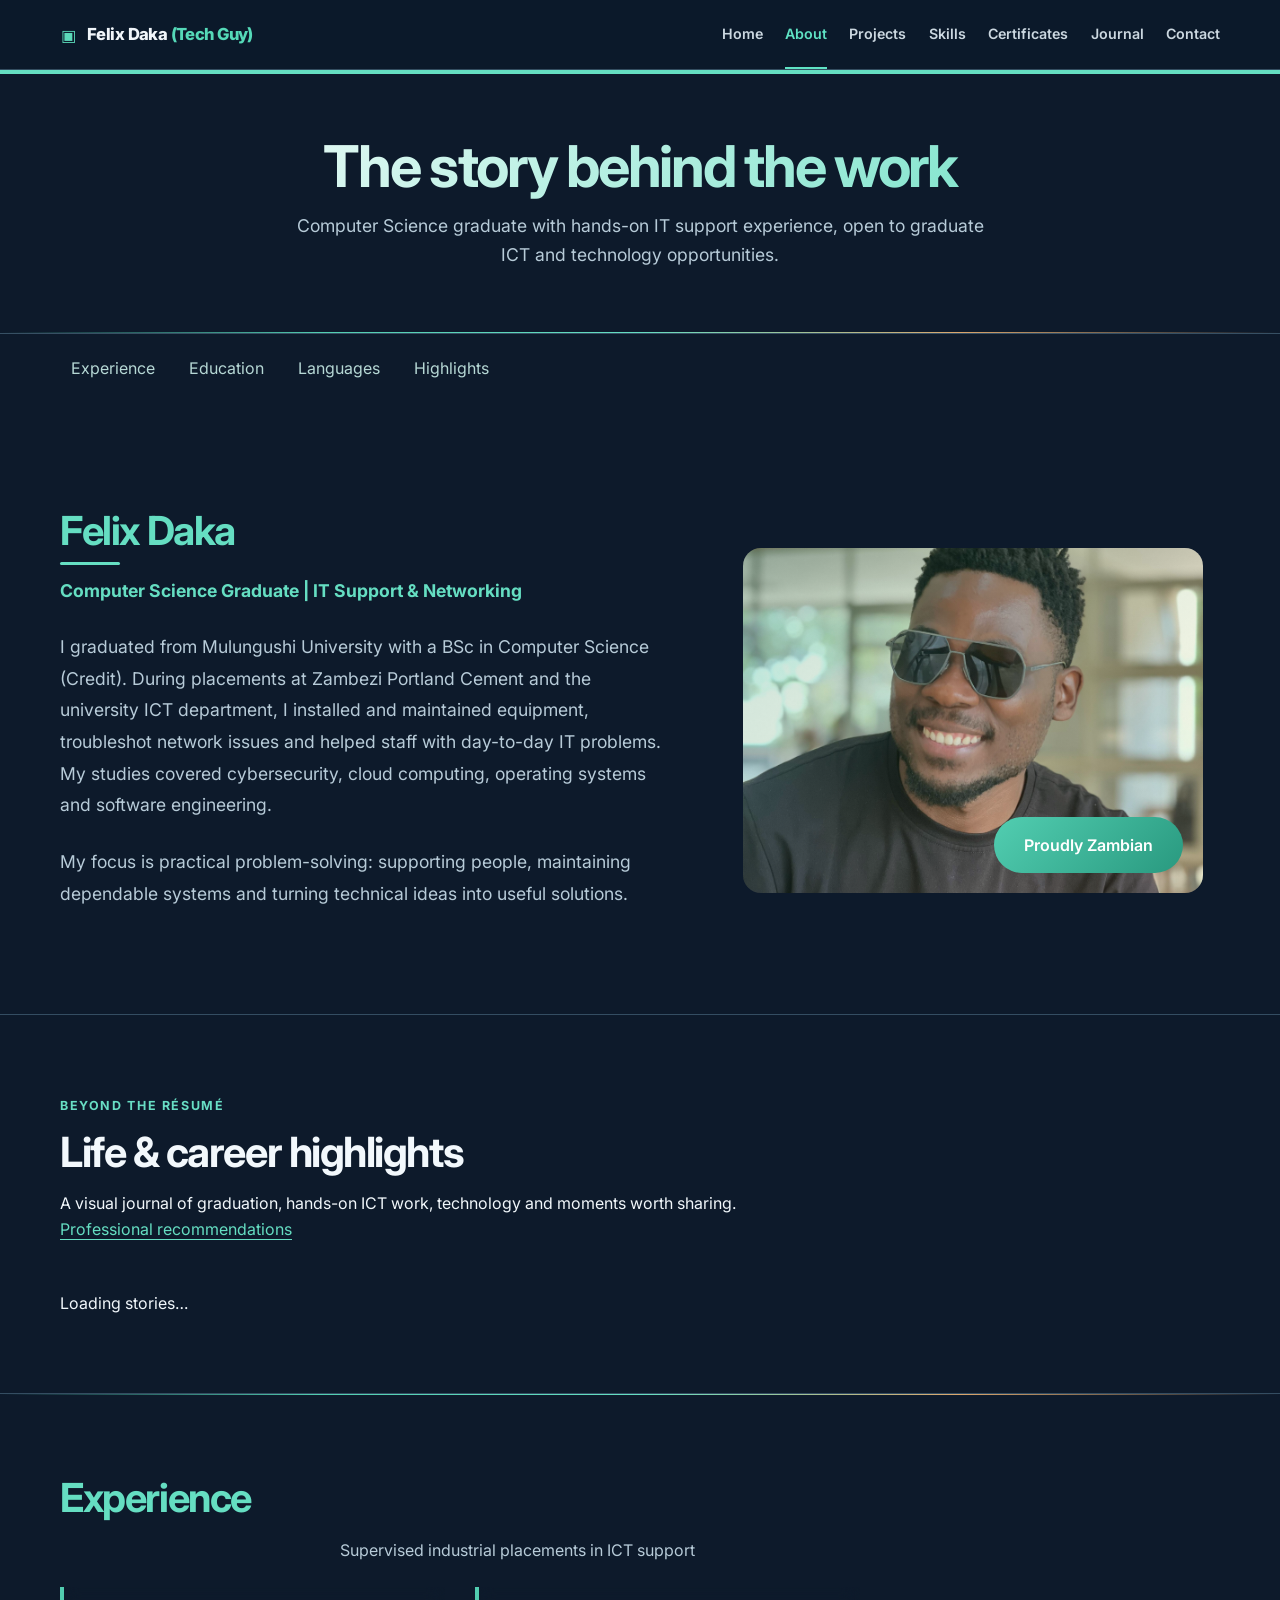
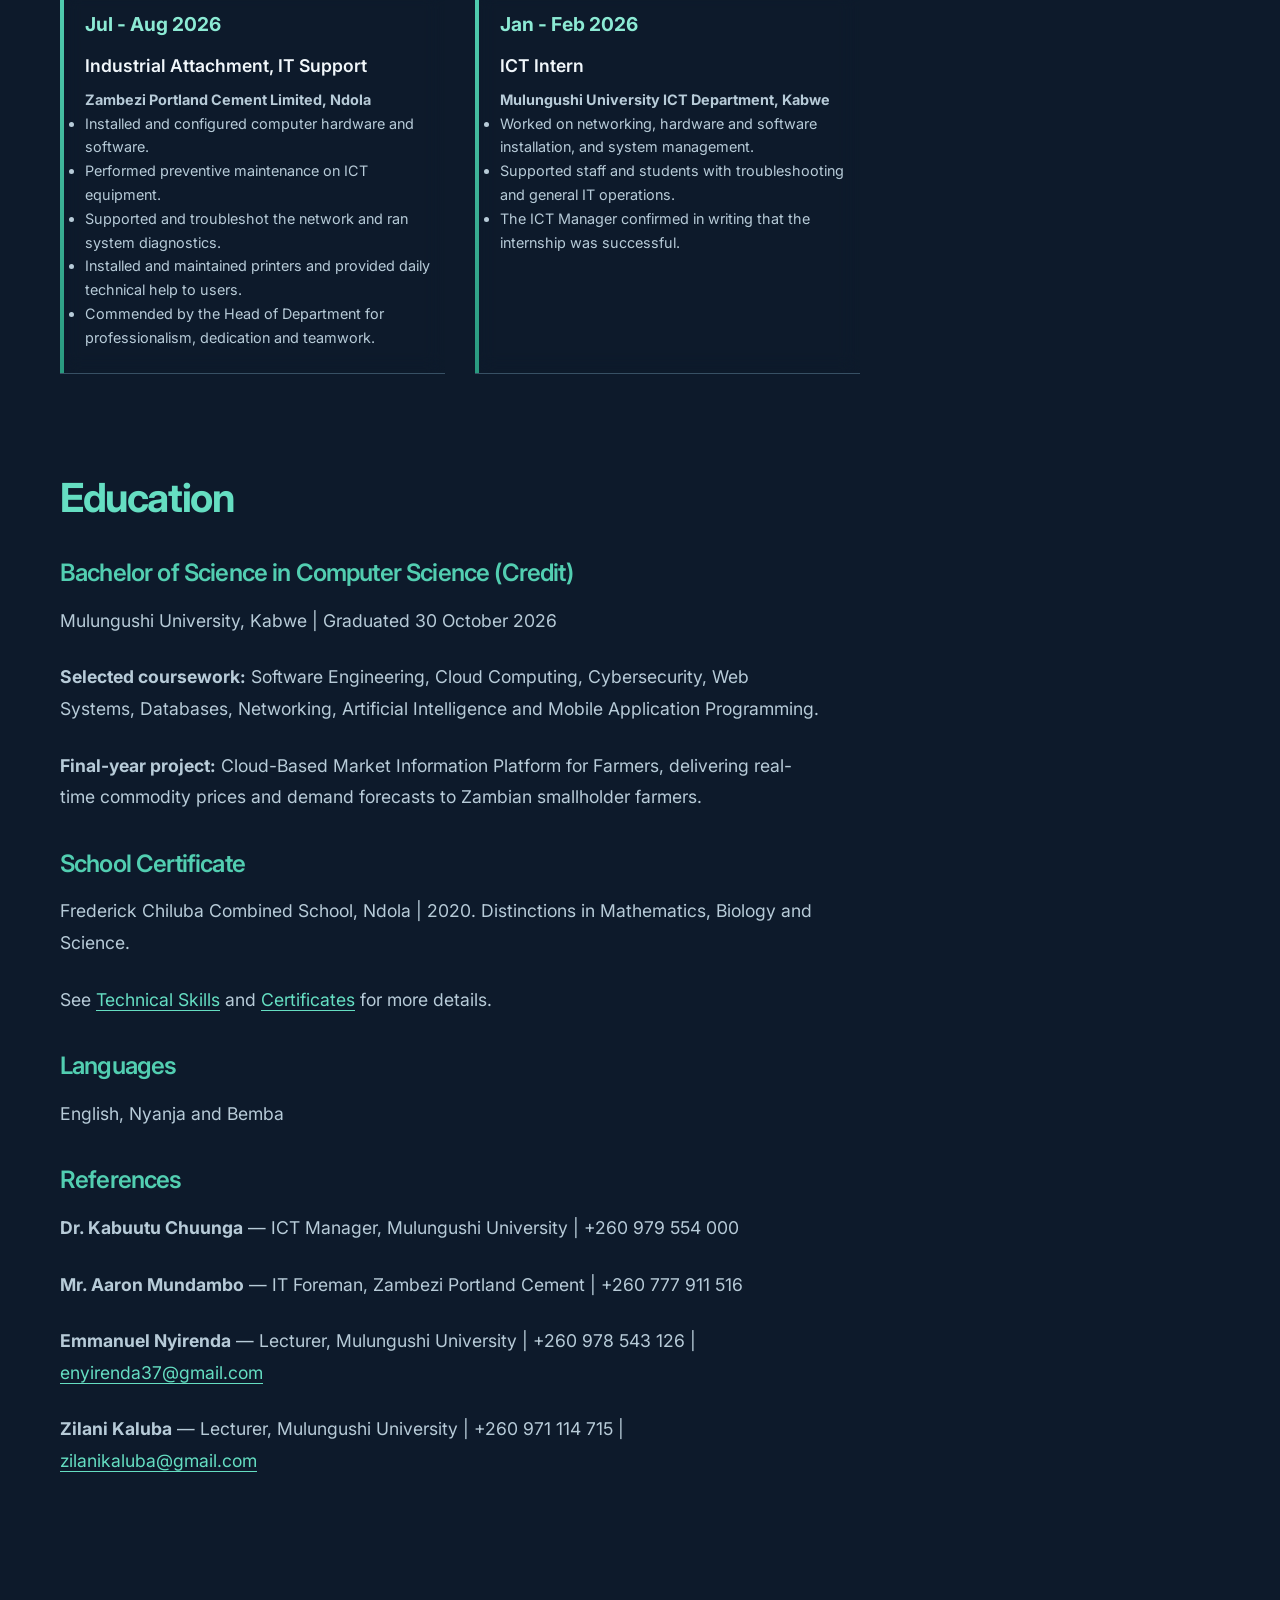
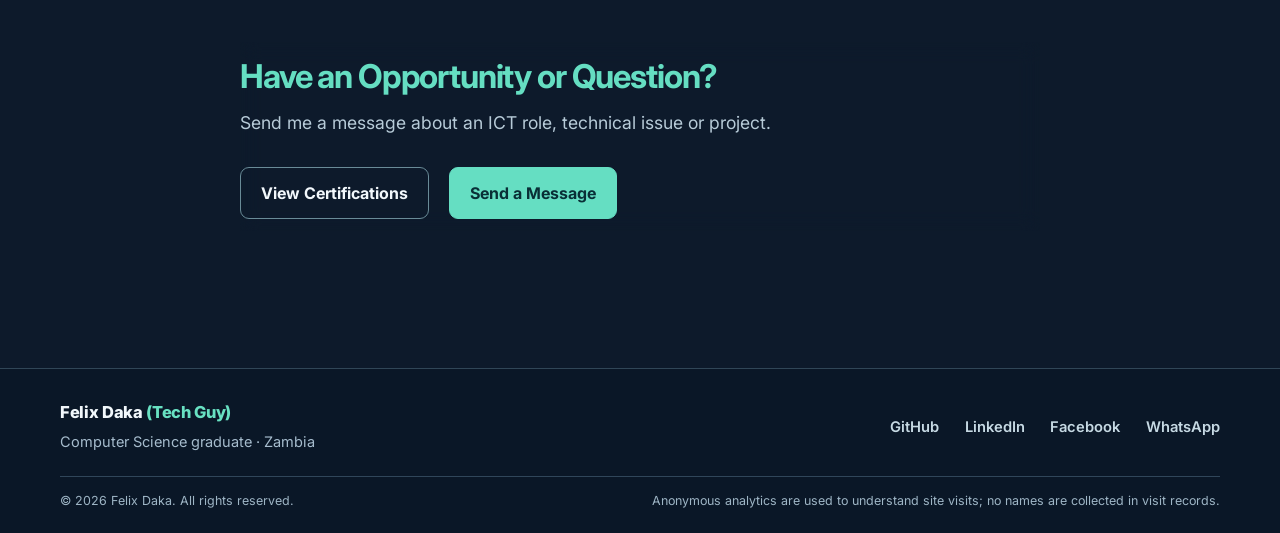
==== commit c7ee196b: "Use verified profile photo and professional multimedia career highlights on About" ====
--- a/about.html
+++ b/about.html
@@ -969,6 +969,7 @@
     <link rel="stylesheet" href="brand-unified.css?v=1">
     <link rel="stylesheet" href="site-polish-v4.css?v=1">
 <link rel="stylesheet" href="editorial-v5.css?v=1">
+<link rel="stylesheet" href="newsroom-theme-v6.css?v=1">
 </head>
 <body>
     <a class="skip-link" href="#main-content">Skip to main content</a>
@@ -1005,7 +1006,7 @@
     <!-- Page Header -->
     <section class="page-header">
         <div class="container">
-            <h1>About Me</h1>
+            <h1>The story behind the work</h1>
             <p>Computer Science graduate with hands-on IT support experience, open to graduate ICT and technology opportunities.</p>
             </div>
     </section>
@@ -1015,7 +1016,7 @@
             <a href="#experience">Experience</a>
             <a href="#education">Education</a>
             <a href="#languages">Languages</a>
-            <a href="#career-gallery">Photo Gallery</a>
+            <a href="#career-gallery">Highlights</a>
         </nav>
     </div>
 
@@ -1024,15 +1025,15 @@
         <div class="container">
             <div class="about-grid">
                 <div class="about-text">
-                    <h2>My background</h2>
+                    <h2>Felix Daka</h2>
                     <p><strong style="color: var(--accent);">Computer Science Graduate | IT Support &amp; Networking</strong></p>
                     <p>I graduated from Mulungushi University with a BSc in Computer Science (Credit). During placements at Zambezi Portland Cement and the university ICT department, I installed and maintained equipment, troubleshot network issues and helped staff with day-to-day IT problems. My studies covered cybersecurity, cloud computing, operating systems and software engineering.</p>
-                    <p>Open to graduate ICT roles where I can contribute practical IT support and software skills.</p>
+                    <p>My focus is practical problem-solving: supporting people, maintaining dependable systems and turning technical ideas into useful solutions.</p>
                 </div>
                 
                 <div class="about-image">
                     <div class="image-wrapper">
-                        <img src="profile/profile-1772620176208.jpg" id="aboutPageImage" alt="Felix Daka" loading="lazy" decoding="async">
+                        <img src="felix.jpg" id="aboutPageImage" alt="Felix Daka" loading="lazy" decoding="async">
                         <div class="zambian-badge">
                             <i class="fas fa-globe-africa"></i>
                             <span>Proudly Zambian</span>
@@ -1043,7 +1044,26 @@
         </div>
     </section>
 
-    <section class="career-gallery" id="career-gallery"><div class="container"><div class="gallery-intro"><span class="eyebrow">Beyond the résumé</span><h2>My journey in pictures</h2><p>Graduation, hands-on ICT experience and the personal milestones shaping my career in technology. These are real moments shared as they happen.</p></div><div id="careerGalleryFilters" class="gallery-categories" role="group" aria-label="Filter gallery photos"></div><div id="careerGalleryGrid" class="gallery-grid" aria-live="polite"><p>Loading photographs…</p></div><a class="gallery-recommendations" href="recommendations.html">Read professional recommendations</a></div><dialog id="careerGalleryDialog" aria-labelledby="careerGalleryModalTitle"><div class="gallery-modal-actions"><button id="careerGalleryPrev" type="button" aria-label="Previous photo">← Previous</button><button id="careerGalleryClose" type="button">Close ×</button><button id="careerGalleryNext" type="button" aria-label="Next photo">Next →</button></div><img id="careerGalleryModalImage" alt=""><h3 id="careerGalleryModalTitle"></h3><p id="careerGalleryModalCaption"></p></dialog></section>
+    <section class="career-gallery newsroom-section" id="career-gallery">
+  <div class="container">
+    <div class="newsroom-heading">
+      <div><span class="eyebrow">BEYOND THE RÉSUMÉ</span><h2>Life &amp; career highlights</h2>
+      <p>A visual journal of graduation, hands-on ICT work, technology and moments worth sharing.</p></div>
+      <a href="recommendations.html" class="newsroom-side-link">Professional recommendations</a>
+    </div>
+    <div id="careerGalleryFilters" class="gallery-categories" role="group" aria-label="Filter photo and video stories"></div>
+    <div id="careerGalleryGrid" class="newsroom-feed" aria-live="polite"><p class="story-empty">Loading stories…</p></div>
+  </div>
+  <dialog id="careerGalleryDialog" class="newsroom-lightbox" aria-labelledby="careerGalleryModalTitle">
+   <div class="gallery-modal-actions">
+    <button id="careerGalleryPrev" type="button">← Previous</button>
+    <button id="careerGalleryClose" type="button" aria-label="Close story">Close ×</button>
+    <button id="careerGalleryNext" type="button">Next →</button>
+   </div>
+   <div id="careerGalleryModalMedia" class="newsroom-modal-media"></div>
+   <h3 id="careerGalleryModalTitle"></h3><p id="careerGalleryModalCaption"></p>
+  </dialog>
+</section>
 <section class="journey-section" id="experience">
         <div class="container">
             <div class="section-title"><h2>Experience</h2><p>Supervised industrial placements in ICT support</p></div>
@@ -1261,12 +1281,12 @@
         const image = document.getElementById('aboutPageImage')
         supabase.from('site_settings')
             .select('setting_value')
-            .eq('setting_key', 'about_image_url')
+            .eq('setting_key', 'profile_image_url')
             .maybeSingle()
             .then(({ data, error }) => {
                 if (!error && data?.setting_value) image.src = data.setting_value
             })
-            .catch(error => console.error('Could not load the saved about image:', error))
+            .catch(error => console.error('Could not load the saved profile image:', error))
         import('./supabase-client.js').then(({ trackDeviceVisit }) => trackDeviceVisit())
     </script>
 <script type="module" src="about-gallery.js"></script>
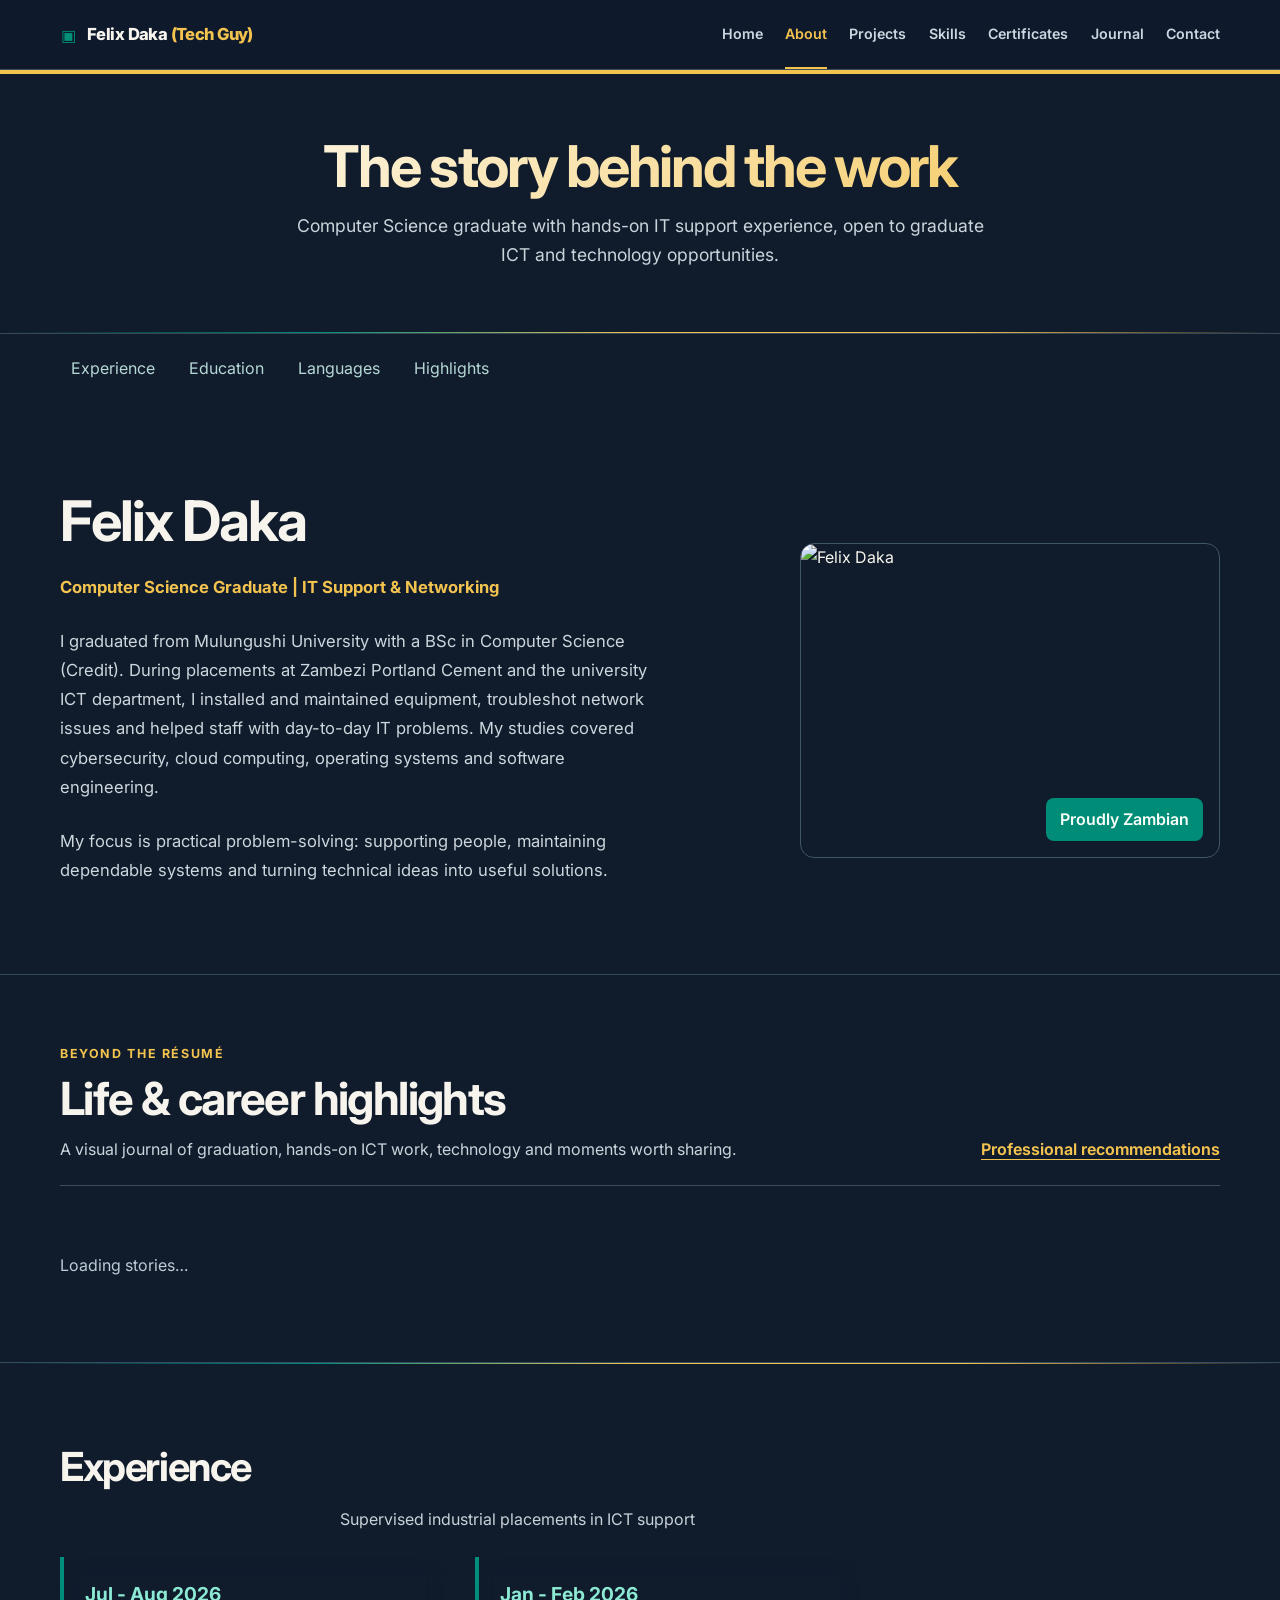
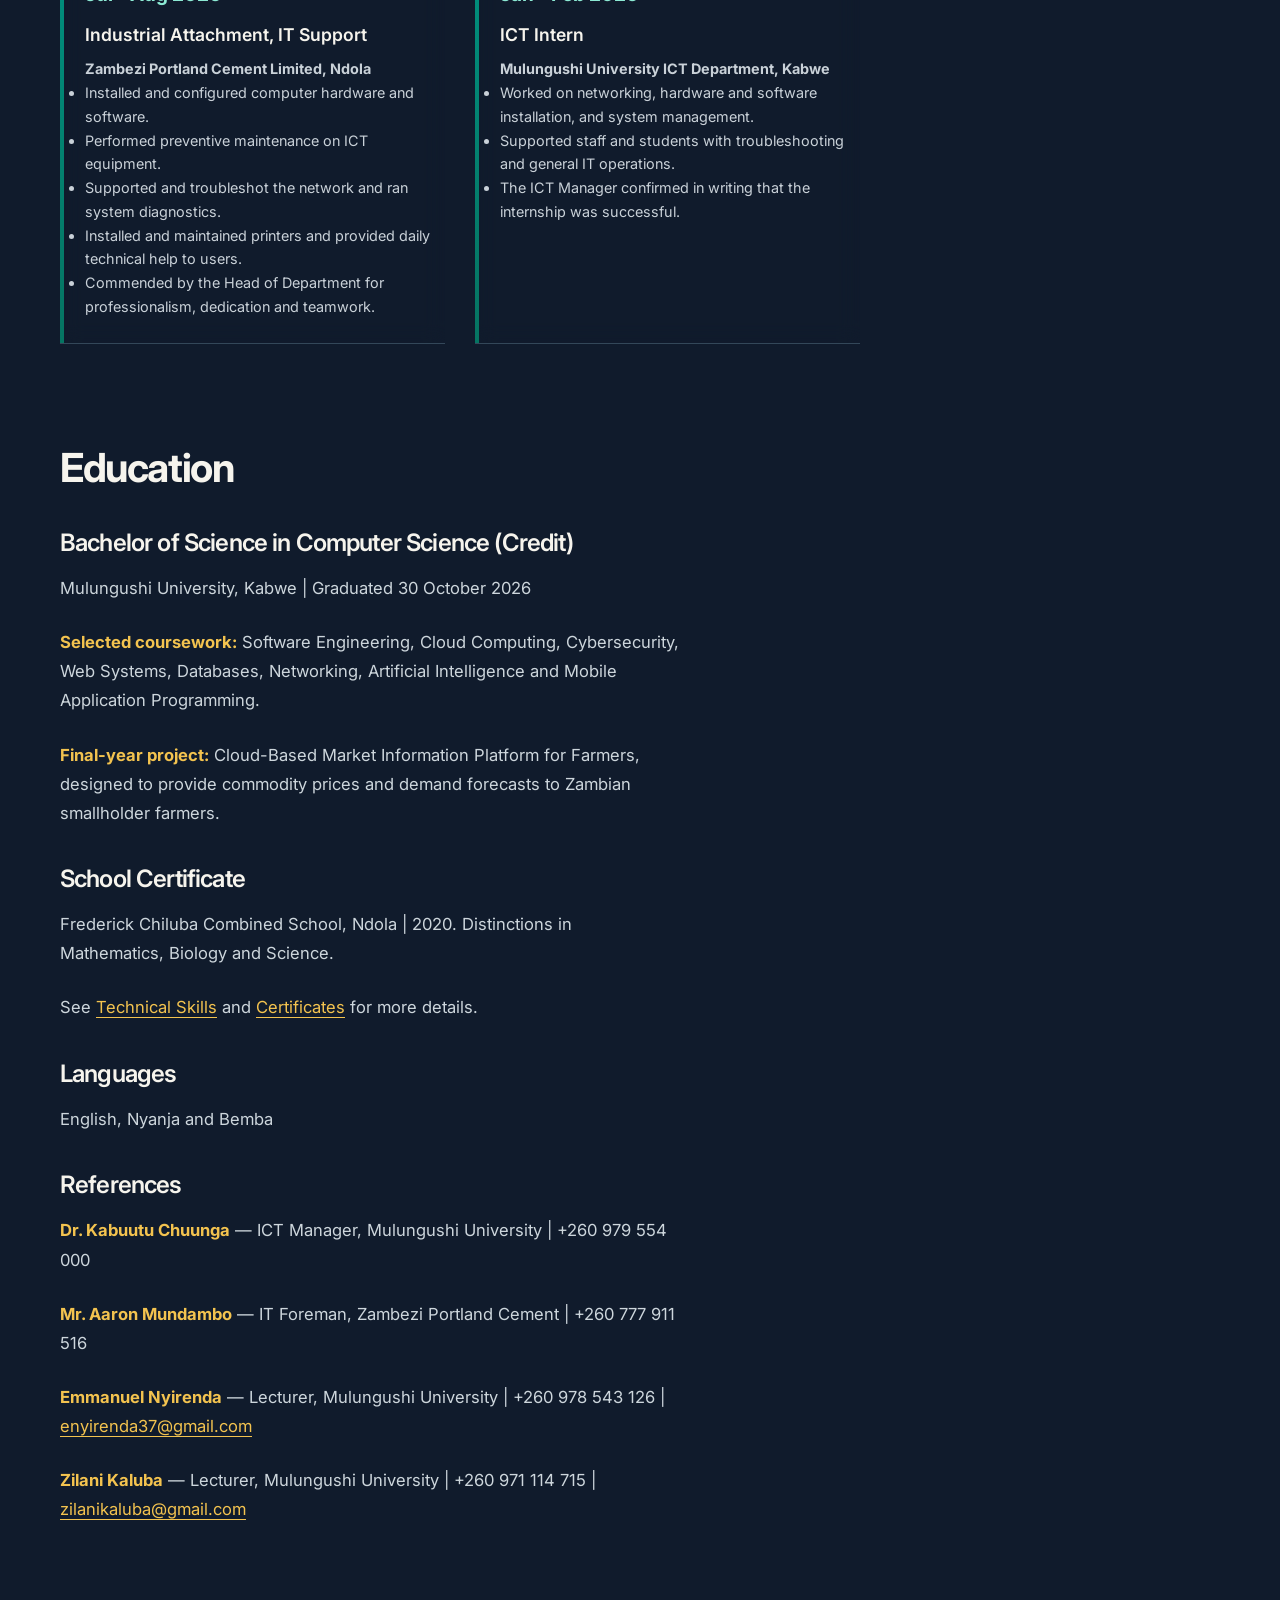
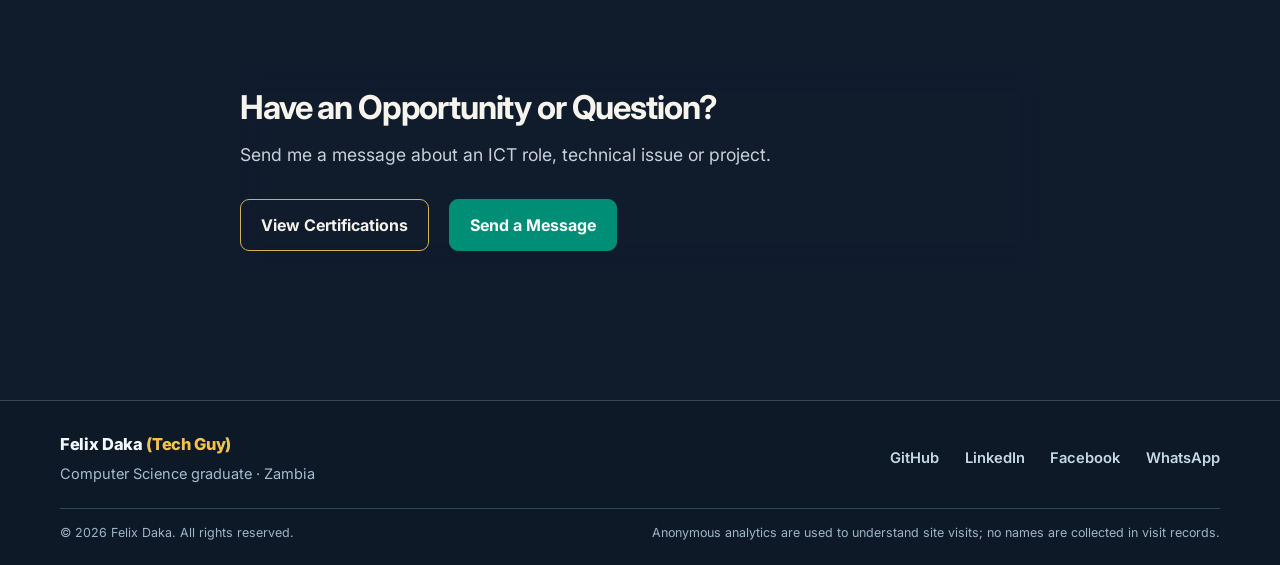
==== commit 812a6f1e: "Use the actual saved profile portrait without displaying unrelated fallback photos on about.html" ====
--- a/about.html
+++ b/about.html
@@ -1033,7 +1033,7 @@
                 
                 <div class="about-image">
                     <div class="image-wrapper">
-                        <img src="felix.jpg" id="aboutPageImage" alt="Felix Daka" loading="lazy" decoding="async">
+                        <img src="https://pthcviwhcsluovdekjub.supabase.co/storage/v1/object/public/portfolio-images/profile_image_url/1794735080386_7mvk2.webp" id="aboutPageImage" alt="Felix Daka" loading="lazy" decoding="async">
                         <div class="zambian-badge">
                             <i class="fas fa-globe-africa"></i>
                             <span>Proudly Zambian</span>
@@ -1077,7 +1077,7 @@
     <section class="about-content" id="education" style="padding-top: 20px;">
         <div class="container">
             <div class="section-title"><h2>Education</h2></div>
-            <div class="about-text"><h3>Bachelor of Science in Computer Science (Credit)</h3><p>Mulungushi University, Kabwe | Graduated 30 October 2026</p><p><strong>Selected coursework:</strong> Software Engineering, Cloud Computing, Cybersecurity, Web Systems, Databases, Networking, Artificial Intelligence and Mobile Application Programming.</p><p><strong>Final-year project:</strong> Cloud-Based Market Information Platform for Farmers, delivering real-time commodity prices and demand forecasts to Zambian smallholder farmers.</p><h3>School Certificate</h3><p>Frederick Chiluba Combined School, Ndola | 2020. Distinctions in Mathematics, Biology and Science.</p>
+            <div class="about-text"><h3>Bachelor of Science in Computer Science (Credit)</h3><p>Mulungushi University, Kabwe | Graduated 30 October 2026</p><p><strong>Selected coursework:</strong> Software Engineering, Cloud Computing, Cybersecurity, Web Systems, Databases, Networking, Artificial Intelligence and Mobile Application Programming.</p><p><strong>Final-year project:</strong> Cloud-Based Market Information Platform for Farmers, designed to provide commodity prices and demand forecasts to Zambian smallholder farmers.</p><h3>School Certificate</h3><p>Frederick Chiluba Combined School, Ndola | 2020. Distinctions in Mathematics, Biology and Science.</p>
             <p>See <a href="expertise.html">Technical Skills</a> and <a href="certificates.html">Certificates</a> for more details.</p>
             <h3 id="languages">Languages</h3><p>English, Nyanja and Bemba</p>
             <h3 id="references">References</h3><p><strong>Dr. Kabuutu Chuunga</strong> — ICT Manager, Mulungushi University | +260 979 554 000</p><p><strong>Mr. Aaron Mundambo</strong> — IT Foreman, Zambezi Portland Cement | +260 777 911 516</p><p><strong>Emmanuel Nyirenda</strong> — Lecturer, Mulungushi University | +260 978 543 126 | <a href="mailto:enyirenda37@gmail.com">enyirenda37@gmail.com</a></p><p><strong>Zilani Kaluba</strong> — Lecturer, Mulungushi University | +260 971 114 715 | <a href="mailto:zilanikaluba@gmail.com">zilanikaluba@gmail.com</a></p></div>
@@ -1289,6 +1289,6 @@
             .catch(error => console.error('Could not load the saved profile image:', error))
         import('./supabase-client.js').then(({ trackDeviceVisit }) => trackDeviceVisit())
     </script>
-<script type="module" src="about-gallery.js"></script>
+<script type="module" src="about-gallery.js?v=6"></script>
 </body>
 </html>
--- a/newsroom-theme-v6.css
+++ b/newsroom-theme-v6.css
@@ -0,0 +1,179 @@
+/* Felix Daka — restored reference palette, editorial photography and projects.
+   Original: midnight blue #101b2c, gold #f3c34f, clean white #f6f4ec,
+   teal #008b73, restrained red action accent #ee344b. */
+:root{
+ --dark:#101b2c;--dark-blue:#101b2c;--dark-blue-light:#16263a;
+ --dark-blue-lighter:#1d3044;--text-light:#f6f4ed;--text-muted:#c9d1d8;
+ --primary:#008f7d;--primary-dark:#067462;--accent:#f3c34f;--secondary:#f3c34f;
+ --brand-bg:#101b2c;--brand-card:#182a3b;--brand-card-strong:#1b3546;
+ --brand-line:#344557;--brand-text:#f6f4ed;--brand-muted:#cad1d8;
+ --brand-teal:#008f7d;--brand-teal-dark:#f5fff9;--brand-focus:#f3c34f;
+ --shell-bg:#101b2c;--shell-border:#354457;--shell-text:#f6f4ed;
+ --shell-muted:#c9d1da;--shell-accent:#55d5bf;
+ --e-bg:#101b2c;--e-surface:#18283a;--e-line:#334759;--e-text:#f6f4ed;
+ --e-muted:#cbd3da;--e-teal:#65deca;
+ --news-gold:#f3c34f;--news-green:#008f78;--news-red:#ed334b;
+}
+html{background:#101b2c}body{background:#101b2c!important;color:#f6f4ed!important}
+body :is(h1,h2,h3,h4,.page-header h1,.hero h1){color:#f6f4ed}
+body :is(.lead,.hero p,.page-header p,.newsroom-heading p){color:#cbd4db}
+body .page-header{background:transparent!important;border-color:#394859}
+#mainHeader,#mainHeader.scrolled{background:rgba(15,26,43,.98)!important;border-color:#3e4b58!important}
+#mainHeader .logo .brand-name{color:#f6f4ed}
+#mainHeader .logo .brand-alias{color:#f3c34f}
+#mainHeader .brand-mark{color:#008f78}
+#mainHeader .primary-nav a.active,#mainHeader .primary-nav a[aria-current=page],
+#mainHeader .primary-nav a:hover{color:#f3c34f!important;border-bottom-color:#f3c34f!important}
+#mainHeader .menu-btn{border-color:#cba851!important;color:#f5f1e9!important;background:#101b2c!important}
+#mainHeader .menu-glyph{color:#f3c34f}
+#mainHeader .menu-content{background:#17283a!important;border-color:#bb9846!important}
+#mainHeader .menu-content a.active{color:#f3c34f!important;background:#28303a!important}
+body .hero{background:radial-gradient(ellipse at 85% 65%,rgba(2,129,113,.23),transparent 49%),linear-gradient(120deg,#101b2c,#18293b)!important}
+body .hero .nickname,body .feature-kicker,body .eyebrow,body .career-gallery .eyebrow{color:#f3c34f!important}
+body .hero .nickname{border-color:#554b39!important;background:#343324!important}
+body .hero .career-headline{color:#f6f4ed}
+body .btn,body .hero-buttons .btn,body .home-cta-actions .btn{background:#008e77!important;border-color:#008e77!important;color:#fff!important}
+body .btn:hover,body .hero-buttons .btn:hover{background:#037a68!important}
+body .btn-secondary,body .btn-outline,body .hero-buttons .btn-secondary,body .hero-buttons .btn-outline{background:transparent!important;border-color:#d0b054!important;color:#f5f1e9!important}
+body .btn-secondary:hover,body .btn-outline:hover{background:#2a3340!important}
+body .feature-category,body .story-tag{color:#f3c34f!important}
+body .feature-link,body .feature-view-all,body .newsroom-side-link{color:#74e5cf}
+body .pill{border-color:#008e77;color:#91ebd8}
+body .home-cta{background:#101b2c!important}
+body .site-footer{background:#0e1928!important;border-color:#36475a!important}
+body .site-footer-summary strong span{color:#f3c34f!important}
+body .site-footer-links a:hover{color:#f3c34f!important}
+body .filter-btn.active,body .gallery-filter.active{background:#1d3c3c!important;border-color:#bc9e51!important;color:#f3c34f!important}
+body input:focus-visible,body button:focus-visible,body a:focus-visible{outline-color:#f3c34f!important}
+/* About — fixed portrait from profile_image_url, not miscellaneous gallery images. */
+body .about-content{padding-block:clamp(40px,5vw,68px)}
+body .about-grid{display:grid;grid-template-columns:minmax(0,1.14fr) minmax(240px,.86fr);gap:clamp(26px,6vw,80px);align-items:center}
+body .about-text{max-width:690px}
+body .about-text h2{font-size:clamp(2.1rem,4.5vw,3.5rem)!important;line-height:1.08;margin:0 0 22px;color:#f6f4ed!important}
+body .about-text h2::after{display:none!important}
+body .about-text p{font-size:clamp(1rem,1.3vw,1.12rem);line-height:1.75;color:#cdd6dc;max-width:62ch}
+body .about-text strong{color:#f3c34f!important}
+body .about-image{width:100%;max-width:420px;justify-self:end}
+body .about-image .image-wrapper{border:1px solid #405568!important;border-radius:14px!important;overflow:hidden}
+body .about-image .image-wrapper::before{display:none!important}
+body .about-image img{display:block;width:100%;aspect-ratio:4/5;object-fit:cover;object-position:center 25%;border-radius:12px}
+body .about-image .zambian-badge{animation:none!important;bottom:16px;right:16px;border-radius:8px;background:#008d78!important;color:#f9fff9!important;padding:8px 14px;box-shadow:none}
+body .section-jump-nav{border-color:#3e4b58}
+/* About and Projects: magazine-style image-led stories, no decorative cards. */
+body .newsroom-section{background:#101b2c!important;border-top:1px solid #34475a;padding-block:clamp(38px,5vw,72px)}
+body .newsroom-heading{display:flex;align-items:end;justify-content:space-between;gap:22px;flex-wrap:wrap;padding:0 0 22px;border-bottom:1px solid #3b4a5c}
+body .newsroom-heading h2{font-size:clamp(1.85rem,3.7vw,2.85rem);line-height:1.12;margin:8px 0 12px;text-align:left;color:#f6f4ed}
+body .newsroom-heading h2::after{display:none!important}
+body .newsroom-heading p{margin:0;max-width:680px;font-size:1rem;line-height:1.65}
+body .newsroom-side-link{white-space:nowrap;font-weight:650;text-decoration:underline;text-underline-offset:4px}
+body .career-gallery .gallery-categories{display:flex;gap:8px;flex-wrap:wrap;margin:20px 0 26px}
+body .career-gallery .gallery-filter{padding:9px 14px;border:1px solid #435467;border-radius:100px;background:#1d3042;color:#f0f5f5;min-height:42px;font-size:.91rem}
+body .career-gallery .gallery-filter.active{background:#16453d!important;border-color:#008d77!important;color:#f3c34f!important}
+body .newsroom-feed{display:grid;grid-template-columns:repeat(2,minmax(0,1fr));gap:0 28px;align-items:start}
+body .newsroom-feed .story-item{min-width:0;border:0;border-bottom:1px solid #3a4c5c;background:transparent;padding:20px 0}
+body .newsroom-feed .story-lead{grid-column:1/-1;display:block;border-top:0;padding-top:0}
+body .newsroom-feed .story-item .story-open{width:100%;display:grid;grid-template-columns:minmax(0,150px) minmax(0,1fr);gap:18px;border:0;background:transparent;color:inherit;text-align:left;padding:0;cursor:pointer;box-shadow:none}
+body .newsroom-feed .story-lead .story-open{grid-template-columns:minmax(0,1.2fr) minmax(0,.8fr);gap:clamp(20px,4vw,46px);align-items:center}
+body .newsroom-feed .story-thumb{overflow:hidden;position:relative;border-radius:9px;background:#172b3e;max-width:100%}
+body .newsroom-feed .story-media{position:relative;aspect-ratio:16/10;display:flex;align-items:center;justify-content:center;background:#183145;overflow:hidden}
+body .newsroom-feed img,.newsroom-feed video{display:block;width:100%;height:100%;object-fit:cover;aspect-ratio:16/10;border-radius:9px}
+body .newsroom-feed .story-lead .story-thumb img,
+body .newsroom-feed .story-lead .story-thumb video{aspect-ratio:16/9}
+body .newsroom-feed .story-tag{display:block;text-transform:uppercase;letter-spacing:.12em;font-size:.74rem;font-weight:750;margin-bottom:12px}
+body .newsroom-feed .story-copy h3{font-size:clamp(1.05rem,2vw,1.55rem);line-height:1.28;font-weight:750;color:#f5f7f4;margin:0 0 10px;text-align:left}
+body .newsroom-feed .story-lead .story-copy h3{font-size:clamp(1.6rem,3.1vw,2.45rem)}
+body .newsroom-feed .story-copy p{font-size:.95rem;color:#c0cfd8;line-height:1.62;margin:0 0 9px}
+body .newsroom-feed .story-date{display:block;font-size:.8rem;color:#b0c4d0}
+body .newsroom-feed .story-open:hover h3{color:#f3c34f}
+body .newsroom-feed .play-symbol{position:absolute;inset:0;display:grid;place-items:center;font-size:clamp(2rem,4vw,3.5rem);color:#f3c34f;text-shadow:0 2px 22px #0009}
+body .newsroom-feed .story-empty{grid-column:1/-1;color:#bdcbd6;padding:20px 0;border:0;background:transparent}
+body .newsroom-lightbox{background:#0d1b2c;color:#f4f5f3;border:1px solid #46576a;border-radius:13px;max-width:min(1060px,95vw);width:95vw;max-height:94dvh;padding:16px}
+body .newsroom-lightbox::backdrop{background:#010710eb}
+body .newsroom-lightbox .gallery-modal-actions{display:flex;justify-content:space-between;gap:9px;flex-wrap:wrap;margin-bottom:10px}
+body .newsroom-lightbox .gallery-modal-actions button{background:#1b3645;border:1px solid #527272;color:#f6f4ed;border-radius:8px;min-height:42px;padding:9px 15px;cursor:pointer}
+body .newsroom-modal-media{width:100%;background:#142536;display:flex;justify-content:center;align-items:center;min-height:160px}
+body .newsroom-modal-media img{display:block;width:auto;max-width:100%;max-height:65dvh;object-fit:contain}
+body .newsroom-modal-media video{display:block;max-width:100%;width:auto;max-height:65dvh}
+body .newsroom-modal-media iframe{width:100%;height:min(60dvh,650px);border:0}
+body .newsroom-lightbox h3{font-size:1.3rem;margin:14px 0 5px}
+body .newsroom-lightbox p{color:#c7d2d8;line-height:1.5}
+/* Projects: image-first news coverage using real media only. */
+body .projects-news-list{display:grid;grid-template-columns:repeat(2,minmax(0,1fr));column-gap:28px;min-width:0}
+body .projects-news-list .project-story{border:0;border-bottom:1px solid #405166;background:transparent;border-radius:0;padding:18px 0;min-width:0}
+body .projects-news-list .project-story:first-child{grid-column:1/-1;padding-top:0}
+body .projects-news-list .project-story a{text-decoration:none;display:grid;grid-template-columns:120px minmax(0,1fr);gap:16px;align-items:start}
+body .projects-news-list .project-story:first-child a{grid-template-columns:minmax(0,1.15fr) minmax(0,.85fr);gap:26px;align-items:center}
+body .projects-news-list .project-image{width:100%;aspect-ratio:16/10;display:block;object-fit:cover;border-radius:8px}
+body .projects-news-list .project-story:first-child .project-image{aspect-ratio:16/9}
+body .projects-news-list .project-image-placeholder{width:100%;aspect-ratio:16/10;background:linear-gradient(135deg,#1f3c46,#14283d);border:1px solid #365365;border-radius:8px;display:grid;place-items:center;color:#f3c34f;font-size:.72rem;text-align:center;letter-spacing:.1em;font-weight:700;text-transform:uppercase}
+body .projects-news-list .project-overline{font-size:.75rem;letter-spacing:.1em;text-transform:uppercase;color:#f3c34f;font-weight:750}
+body .projects-news-list h3{font-size:clamp(1.12rem,2vw,1.6rem);margin:6px 0 8px;line-height:1.25}
+body .projects-news-list .project-story:first-child h3{font-size:clamp(1.7rem,3vw,2.45rem)}
+body .projects-news-list .project-story a:hover h3{color:#f3c34f}
+body .projects-news-list p{font-size:.94rem;color:#c7d2d8;line-height:1.55;margin:0 0 10px}
+body .projects-news-list .read-more{color:#79e5cc;font-weight:700;font-size:.9rem}
+body .project-feature-media{margin:26px 0 36px;display:grid;grid-template-columns:repeat(auto-fit,minmax(min(100%,270px),1fr));gap:22px}
+body .project-feature-media .project-media-item{border:0;border-bottom:1px solid #3a4f61;background:transparent;padding-bottom:17px}
+body .project-feature-media .project-media-item img,
+body .project-feature-media .project-media-item video,
+body .project-feature-media .project-media-item iframe{width:100%;aspect-ratio:16/9;object-fit:cover;border:0;border-radius:8px}
+body .project-feature-media .project-media-item p{color:#ccd6da;margin:9px 0}
+body .project-feature-media .project-media-item button{border:0;background:transparent;color:#f4f5f2;padding:0;cursor:pointer;text-align:left;width:100%}
+body .project-feature-media .project-media-item button img{display:block}
+body .project-feature-media .project-media-item button:hover{color:#f3c34f}
+body .project-feature-media .project-media-item .media-caption{font-size:.9rem;color:#ced5db}
+body .project-case-study .prose{max-width:820px}
+body .project-case-study .prose h2{font-size:clamp(1.5rem,3vw,2.2rem)}
+/* Admin: same background and text accents, retained authenticated controls. */
+body .admin-header,body .v2-toolbar,body .admin-panel,body .login-screen{color:#f6f4ed}
+body .login-box{background:#152739!important;border:1px solid #4c5866!important}
+body .login-box h1,body .admin-header h1,body .v2-toolbar h2{color:#f6f4ed!important}
+body .login-box h1 span,body .admin-header h1 span{color:#f3c34f!important}
+body .tab-btn.active,body .tabs .tab-btn.active{color:#f3c34f!important;border-bottom-color:#f3c34f!important}
+body .v2-form label,body .form-group label{color:#f6f4ed}
+body .v2-status{border-left-color:#008d77!important}
+body .v2-metric strong{color:#f3c34f}
+body .admin-panel button[type="submit"],body .login-screen button[type="submit"]{background:#008c77!important;color:#f8fff9!important;border-color:#008c77!important}
+body .admin-panel button[type="submit"]:hover{background:#007966!important}
+@media(max-width:900px){
+ body .about-grid{grid-template-columns:1fr 260px;gap:24px}
+ body .newsroom-feed .story-lead .story-open{grid-template-columns:minmax(0,1fr) minmax(0,.85fr)}
+}
+@media(max-width:700px){
+ body .about-grid{grid-template-columns:1fr;gap:20px}
+ body .about-image{justify-self:start;max-width:340px;width:min(100%,340px)}
+ body .about-image img{aspect-ratio:4/5}
+ body .newsroom-heading{align-items:start}
+ body .newsroom-side-link{white-space:normal}
+ body .newsroom-feed,.projects-news-list{grid-template-columns:1fr}
+ body .newsroom-feed .story-lead{grid-column:auto}
+ body .newsroom-feed .story-lead .story-open{grid-template-columns:1fr;gap:15px}
+ body .newsroom-feed .story-item .story-open{grid-template-columns:112px minmax(0,1fr);gap:14px}
+ body .newsroom-feed .story-lead .story-open{grid-template-columns:1fr}
+ body .newsroom-feed .story-lead .story-thumb img{aspect-ratio:16/10}
+ body .newsroom-feed .story-copy h3{font-size:1.11rem}
+ body .newsroom-feed .story-lead .story-copy h3{font-size:1.65rem}
+ body .projects-news-list .project-story:first-child{grid-column:auto}
+ body .projects-news-list .project-story:first-child a{grid-template-columns:1fr;gap:14px}
+ body .projects-news-list .project-story a{grid-template-columns:105px minmax(0,1fr);gap:13px}
+ body .newsroom-lightbox{padding:9px;width:98vw;max-height:98dvh}
+ body .newsroom-modal-media img,body .newsroom-modal-media video{max-height:62dvh}
+ body .newsroom-modal-media iframe{height:55dvh}
+ body .project-feature-media{grid-template-columns:1fr}
+}
+@media(max-width:360px){
+ body .newsroom-feed .story-item:not(.story-lead) .story-open{grid-template-columns:90px minmax(0,1fr)}
+ body .projects-news-list .project-story a{grid-template-columns:92px minmax(0,1fr)}
+}
+
+/* Keep uploaded video stories clearly identifiable on the project index. */
+body .projects-news-list .project-image-wrap{position:relative;min-width:0}
+body .projects-news-list .project-video-tag{position:absolute;left:9px;bottom:9px;background:rgba(15,27,44,.92);color:#f3c34f;border:1px solid #a18c4c;border-radius:6px;padding:5px 9px;font-size:.73rem;font-weight:750}
+body .hero-buttons .btn:first-child{background:#ed334b!important;border-color:#ed334b!important;color:#fff!important}
+body .hero-buttons .btn:first-child:hover{background:#ce273e!important}
+body .admin-story-preview{width:min(170px,100%);flex:0 0 auto;display:flex;align-items:center;min-width:0}
+body .admin-story-preview img,body .admin-story-preview video{width:100%;height:auto;max-height:120px;aspect-ratio:4/3;object-fit:cover;border-radius:7px;border:1px solid #455b68}
+body .admin-story-preview a{color:#f3c34f}
+body #v2-gallery-list .v2-row{display:flex;gap:16px;align-items:center}
+body #v2-gallery-list .v2-row > div:nth-child(2){flex:1}
+@media(max-width:700px){body #v2-gallery-list .v2-row{align-items:flex-start}body .admin-story-preview{width:150px}}
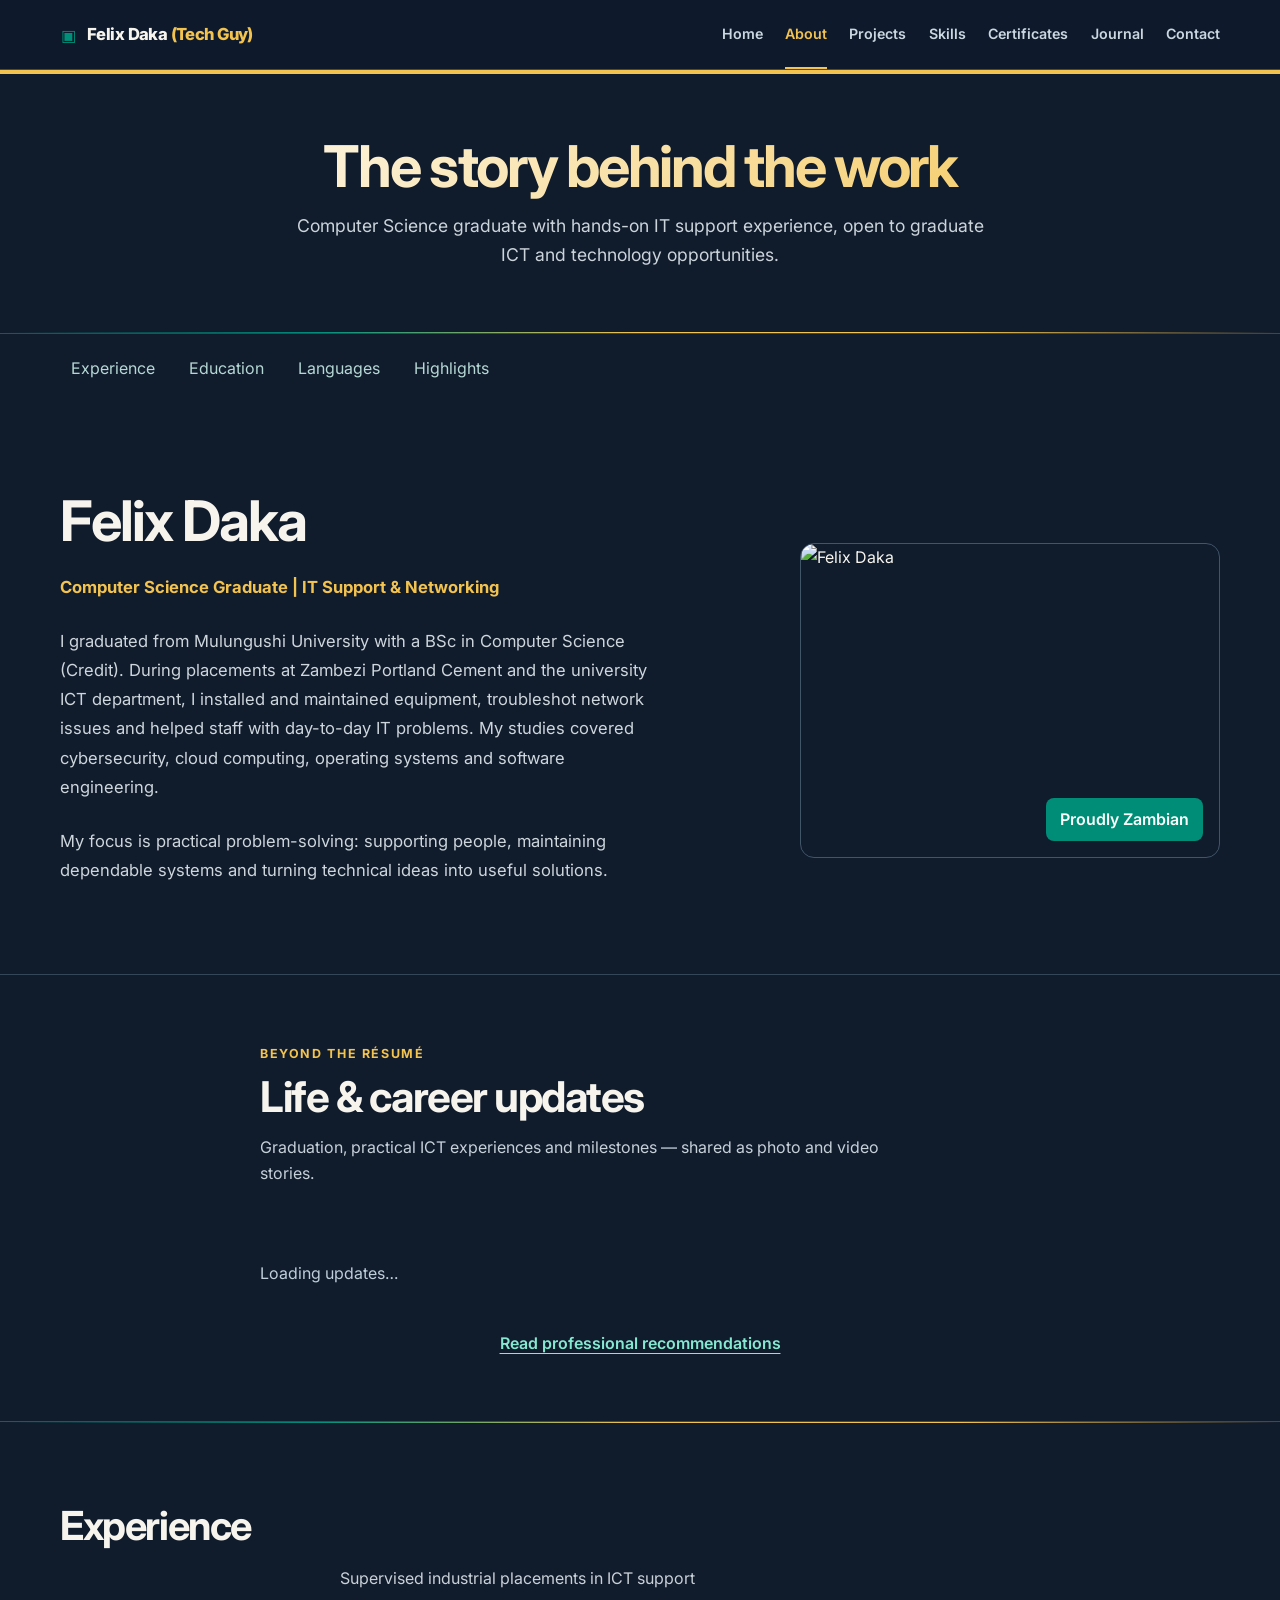
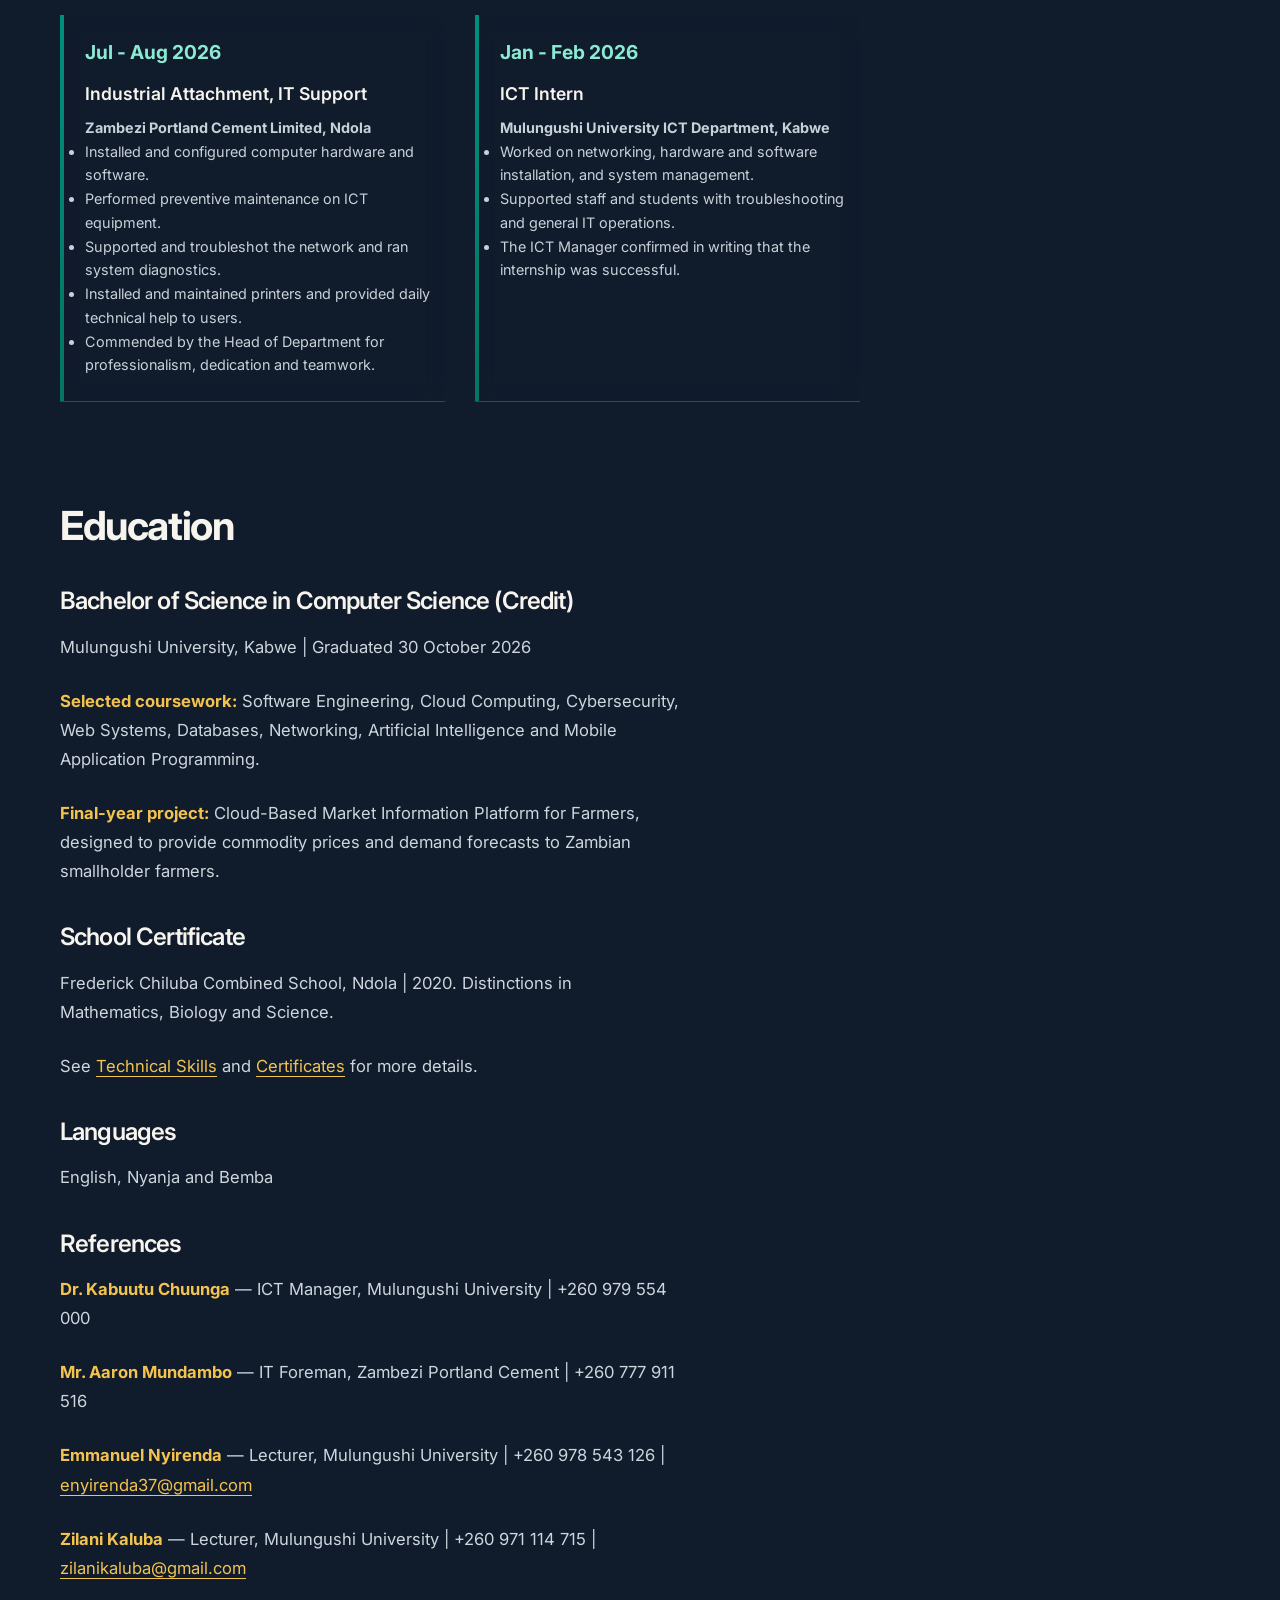
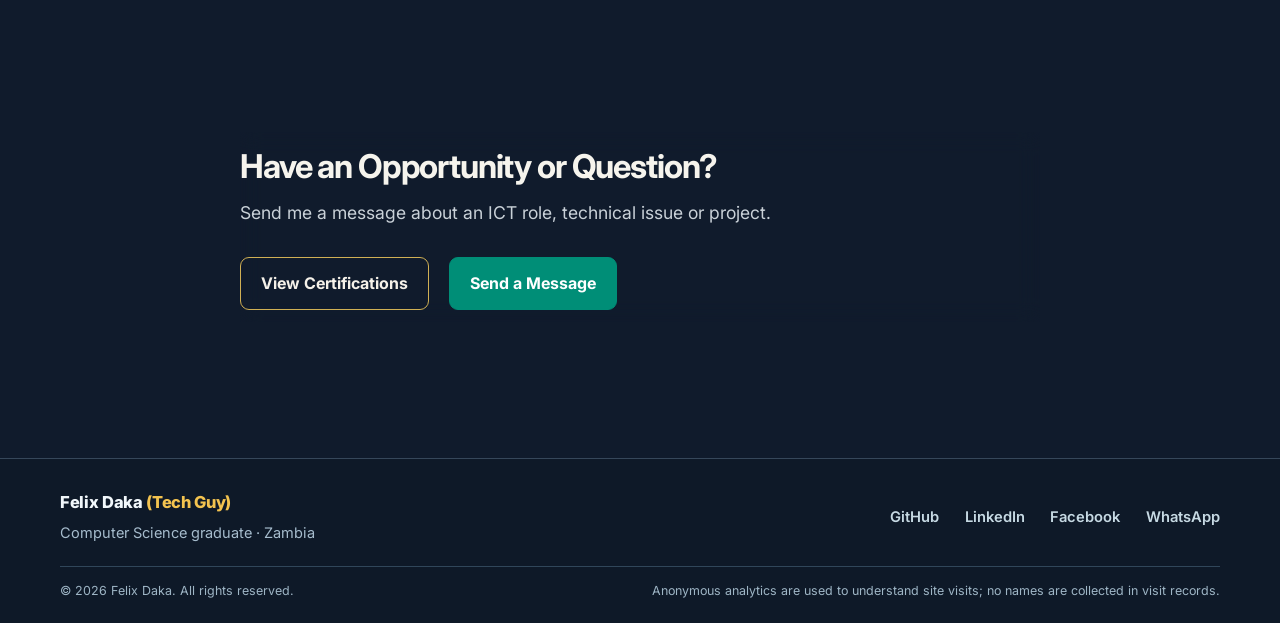
==== commit 3895ed23: "Replace About highlights magazine grid with mobile-friendly social news feed" ====
--- a/about.html
+++ b/about.html
@@ -970,6 +970,8 @@
     <link rel="stylesheet" href="site-polish-v4.css?v=1">
 <link rel="stylesheet" href="editorial-v5.css?v=1">
 <link rel="stylesheet" href="newsroom-theme-v6.css?v=1">
+    <link rel="stylesheet" href="natural-media-v7.css?v=1">
+<link rel="stylesheet" href="about-feed-v8.css?v=1">
 </head>
 <body>
     <a class="skip-link" href="#main-content">Skip to main content</a>
@@ -1044,24 +1046,30 @@
         </div>
     </section>
 
-    <section class="career-gallery newsroom-section" id="career-gallery">
+    <section class="career-gallery facebook-about-feed" id="career-gallery" aria-labelledby="aboutFeedHeading">
   <div class="container">
-    <div class="newsroom-heading">
-      <div><span class="eyebrow">BEYOND THE RÉSUMÉ</span><h2>Life &amp; career highlights</h2>
-      <p>A visual journal of graduation, hands-on ICT work, technology and moments worth sharing.</p></div>
-      <a href="recommendations.html" class="newsroom-side-link">Professional recommendations</a>
+    <div class="fb-feed-shell">
+      <div class="fb-feed-heading">
+        <span class="eyebrow">BEYOND THE RÉSUMÉ</span>
+        <h2 id="aboutFeedHeading">Life &amp; career updates</h2>
+        <p>Graduation, practical ICT experiences and milestones — shared as photo and video stories.</p>
+      </div>
+      <div id="careerGalleryFilters" class="gallery-categories" role="group" aria-label="Filter career updates"></div>
+      <div id="careerGalleryGrid" class="fb-post-list" aria-live="polite">
+        <p class="fb-feed-empty">Loading updates…</p>
+      </div>
+      <div class="fb-feed-tail"><a href="recommendations.html">Read professional recommendations</a></div>
     </div>
-    <div id="careerGalleryFilters" class="gallery-categories" role="group" aria-label="Filter photo and video stories"></div>
-    <div id="careerGalleryGrid" class="newsroom-feed" aria-live="polite"><p class="story-empty">Loading stories…</p></div>
   </div>
   <dialog id="careerGalleryDialog" class="newsroom-lightbox" aria-labelledby="careerGalleryModalTitle">
-   <div class="gallery-modal-actions">
-    <button id="careerGalleryPrev" type="button">← Previous</button>
-    <button id="careerGalleryClose" type="button" aria-label="Close story">Close ×</button>
-    <button id="careerGalleryNext" type="button">Next →</button>
-   </div>
-   <div id="careerGalleryModalMedia" class="newsroom-modal-media"></div>
-   <h3 id="careerGalleryModalTitle"></h3><p id="careerGalleryModalCaption"></p>
+    <div class="gallery-modal-actions">
+      <button id="careerGalleryPrev" type="button">← Previous</button>
+      <button id="careerGalleryClose" type="button" aria-label="Close post viewer">Close ×</button>
+      <button id="careerGalleryNext" type="button">Next →</button>
+    </div>
+    <div id="careerGalleryModalMedia" class="newsroom-modal-media"></div>
+    <h3 id="careerGalleryModalTitle"></h3>
+    <p id="careerGalleryModalCaption"></p>
   </dialog>
 </section>
 <section class="journey-section" id="experience">
@@ -1289,6 +1297,6 @@
             .catch(error => console.error('Could not load the saved profile image:', error))
         import('./supabase-client.js').then(({ trackDeviceVisit }) => trackDeviceVisit())
     </script>
-<script type="module" src="about-gallery.js?v=6"></script>
+<script type="module" src="about-gallery.js?v=8"></script>
 </body>
 </html>
--- a/natural-media-v7.css
+++ b/natural-media-v7.css
@@ -0,0 +1,127 @@
+/* Natural aspect-ratio media: every non-profile picture is displayed in full.
+   Browser scales image to the container width without cutting off any edges.
+   Dedicated profile portraits deliberately keep their portrait styling. */
+:root{--media-bg:#17283a}
+body .newsroom-feed .story-thumb,
+body .newsroom-feed .story-media,
+body .projects-news-list .project-image-wrap,
+body .project-feature-media .project-media-item{
+ min-width:0;max-width:100%;height:auto!important;max-height:none!important;
+}
+body .newsroom-feed .story-media{
+ aspect-ratio:auto!important;min-height:0;
+}
+body .newsroom-feed .story-thumb img,
+body .newsroom-feed .story-photo,
+body .newsroom-feed .story-lead .story-thumb img,
+body .newsroom-feed .story-item img,
+body .newsroom-feed .story-thumb video,
+body .newsroom-feed .story-lead .story-thumb video,
+body .projects-news-list .project-image,
+body .projects-news-list .project-story:first-child .project-image,
+body .project-feature-media .project-media-item img,
+body .project-feature-media .project-media-item video{
+ display:block;
+ width:100%!important;
+ height:auto!important;
+ max-width:100%!important;
+ max-height:none!important;
+ aspect-ratio:auto!important;
+ object-fit:contain!important;
+ object-position:center!important;
+ border-radius:8px;
+}
+body .newsroom-feed .story-thumb,
+body .projects-news-list .project-image-wrap{
+ background:var(--media-bg);
+}
+body .newsroom-feed .story-item .story-open,
+body .projects-news-list .project-story a{align-items:start}
+body .newsroom-feed .story-thumb video,
+body .projects-news-list .project-image-wrap video{
+ background:#102135;
+}
+body .projects-news-list .project-image-placeholder{object-fit:contain}
+/* Journal/article covers and project case-study hero artwork: no fixed ratio or forced crop. */
+body .feature-image,
+body #cover.feature-image,
+body .prose > img,
+body .section.prose > img,
+body #body img,
+body #media .project-media-item img{
+ display:block;
+ width:100%!important;
+ height:auto!important;
+ max-width:100%!important;
+ max-height:none!important;
+ aspect-ratio:auto!important;
+ object-fit:contain!important;
+ object-position:center!important;
+}
+/* Home project previews and journal thumbnails also retain their source proportions. */
+body #homeFeaturedProjects .feature-card img,
+body #homeLatestArticle .feature-card img,
+body #homeFeaturedProjects .feature-card:has(img) img,
+body #projects .card img,
+body #posts .card img,
+body .card .body img{
+ display:block;
+ width:100%!important;
+ height:auto!important;
+ max-height:none!important;
+ aspect-ratio:auto!important;
+ object-fit:contain!important;
+ object-position:center!important;
+}
+/* The About and project viewers scale large originals to the available screen without cropping. */
+body .newsroom-modal-media img,
+body .newsroom-lightbox .newsroom-modal-media img,
+body #viewer img{
+ width:auto!important;
+ height:auto!important;
+ max-width:100%!important;
+ max-height:min(78dvh,1100px)!important;
+ aspect-ratio:auto!important;
+ object-fit:contain!important;
+ object-position:center!important;
+}
+body .newsroom-modal-media video,
+body #viewer video{
+ width:auto!important;
+ max-width:100%!important;
+ max-height:75dvh!important;
+ height:auto!important;
+ object-fit:contain!important;
+}
+body .admin-story-preview img,
+body .admin-story-preview video,
+body .cert-local-preview img{
+ width:100%!important;
+ height:auto!important;
+ max-height:none!important;
+ aspect-ratio:auto!important;
+ object-fit:contain!important;
+}
+/* Uploaded file proportions are preserved independently of container dimensions. */
+body .newsroom-feed .story-lead .story-thumb img,
+body .projects-news-list .project-story:first-child .project-image{
+ max-height:none!important;
+}
+@media(max-width:700px){
+ body .newsroom-modal-media img,
+ body #viewer img{max-height:75dvh!important}
+ body .newsroom-feed .story-item .story-open,
+ body .projects-news-list .project-story a{align-items:start}
+}
+/* Intentional exception: profile headshots are displayed as designed, not natural-aspect galleries. */
+
+/* Certificate viewer has its own constrained document stage: contain the full page inside it. */
+body #certModal .reader-stage img{
+ display:block;
+ width:auto!important;
+ height:auto!important;
+ max-width:100%!important;
+ max-height:100%!important;
+ aspect-ratio:auto!important;
+ object-fit:contain!important;
+}
--- a/about-feed-v8.css
+++ b/about-feed-v8.css
@@ -0,0 +1,63 @@
+/* Facebook-inspired post layout for the About page. Independent original styling, no Meta assets. */
+body #career-gallery.facebook-about-feed{background:#101b2c!important;border-top:1px solid #344759;padding:clamp(35px,5vw,66px) 0}
+body #career-gallery .fb-feed-shell{width:min(100%,760px);margin-inline:auto}
+body #career-gallery .fb-feed-heading{margin-bottom:23px}
+body #career-gallery .fb-feed-heading h2{font-size:clamp(1.65rem,3.5vw,2.65rem);line-height:1.17;margin:7px 0 12px;text-align:left}
+body #career-gallery .fb-feed-heading h2:after{display:none!important}
+body #career-gallery .fb-feed-heading p{max-width:650px;margin:0;color:#c6d0d9;line-height:1.65}
+body #career-gallery .gallery-categories{margin:18px 0 20px;display:flex;gap:8px;flex-wrap:nowrap;overflow-x:auto;scrollbar-width:thin;padding-bottom:9px;overscroll-behavior-x:contain}
+body #career-gallery .gallery-filter{flex:0 0 auto;border-radius:100px;background:#223448!important;color:#f1f7fa!important;border:1px solid #466477;min-height:42px;padding:9px 16px;font-size:.9rem}
+body #career-gallery .gallery-filter.active{background:#214940!important;color:#f3c34f!important;border-color:#4f9f89!important}
+body #career-gallery .fb-post-list{display:flex!important;flex-direction:column;gap:16px!important;min-width:0;align-items:stretch}
+body #career-gallery .fb-feed-post{display:block;min-width:0;max-width:100%;background:#192b3e;border:1px solid #3b5063;border-radius:12px;overflow:hidden;box-shadow:0 3px 18px rgba(2,9,17,.08)}
+body #career-gallery .fb-post-header{display:flex;align-items:center;gap:11px;padding:17px 18px 8px}
+body #career-gallery .fb-post-avatar{width:44px!important;height:44px!important;min-width:44px;max-height:44px!important;aspect-ratio:1!important;object-fit:cover!important;object-position:center 25%;border-radius:50%;border:1px solid #486276}
+body #career-gallery .fb-post-identity{display:flex;flex-direction:column;min-width:0;gap:3px}
+body #career-gallery .fb-post-identity strong{font-size:.99rem;font-weight:750;line-height:1.3;color:#f5f6f0}
+body #career-gallery .fb-post-meta{display:flex;gap:6px;align-items:center;color:#b4c6d0;font-size:.77rem;line-height:1.45}
+body #career-gallery .fb-post-public{font-size:.76rem;color:#b9d9db}
+body #career-gallery .fb-post-text{padding:8px 18px 16px}
+body #career-gallery .fb-post-text h3{margin:2px 0 8px;font-size:clamp(1.13rem,2.5vw,1.37rem);line-height:1.32;font-weight:730;color:#f4f5ef;text-align:left}
+body #career-gallery .fb-post-text p{color:#e2e7e8;font-size:.96rem;line-height:1.7;margin:0;white-space:pre-line;overflow-wrap:anywhere}
+body #career-gallery .fb-post-media{background:#0b1726;width:100%;max-width:100%;overflow:hidden;display:flex;align-items:center;justify-content:center}
+body #career-gallery .fb-photo-open{width:100%;max-width:100%;display:block;cursor:zoom-in;padding:0!important;border:0!important;background:transparent!important;box-shadow:none!important;line-height:0}
+body #career-gallery .fb-post-image{
+ display:block!important;width:100%!important;height:auto!important;max-width:100%!important;
+ max-height:none!important;aspect-ratio:auto!important;object-fit:contain!important;
+ object-position:center!important;border:0!important;border-radius:0!important;box-shadow:none!important;
+}
+body #career-gallery .fb-post-video{display:block;width:100%;max-width:100%;height:auto!important;max-height:85dvh;aspect-ratio:auto;object-fit:contain;background:#060c16}
+body #career-gallery .fb-post-embed{width:100%;display:block;aspect-ratio:16/9;height:auto;border:0}
+body #career-gallery .fb-video-error{color:#e5d1cf;padding:22px}
+body #career-gallery .fb-post-actions{display:grid;grid-template-columns:repeat(2,minmax(0,1fr));gap:8px;padding:10px 14px;border-top:1px solid #3a4e60}
+body #career-gallery .fb-action{width:100%;min-height:42px;display:inline-flex;align-items:center;justify-content:center;gap:8px;cursor:pointer;padding:9px 10px;border:0!important;background:transparent!important;color:#c9d8dd!important;border-radius:8px;font-weight:660;font-size:.9rem;text-decoration:none}
+body #career-gallery .fb-action:hover{background:#263d50!important;color:#f4e4a7!important}
+body #career-gallery .fb-feed-empty{padding:22px 0;color:#bfced9;line-height:1.6}
+body #career-gallery .fb-feed-tail{padding:22px 0 0;text-align:center}
+body #career-gallery .fb-feed-tail a{color:#85e9d1;text-decoration:underline;text-underline-offset:4px;font-weight:600}
+body #career-gallery .newsroom-lightbox{width:min(1120px,96vw);max-width:min(1120px,96vw);padding:12px;background:#101b2c;border-radius:12px}
+body #career-gallery .newsroom-modal-media{min-height:180px;background:#0b1726}
+body #career-gallery .newsroom-modal-media img{max-width:100%!important;width:auto!important;height:auto!important;max-height:75dvh!important;object-fit:contain!important;aspect-ratio:auto!important;border-radius:0!important}
+body #career-gallery .newsroom-modal-media video{width:auto!important;max-width:100%!important;max-height:75dvh!important}
+body #career-gallery .newsroom-modal-media iframe{width:100%;height:min(68dvh,650px);border:0}
+body #career-gallery .newsroom-lightbox h3{font-size:1.15rem;line-height:1.4;margin:12px 0 4px}
+body #career-gallery .newsroom-lightbox p{margin:0;color:#c2d1dc}
+@media(max-width:720px){
+ body #career-gallery.facebook-about-feed{padding:32px 0}
+ body #career-gallery .fb-feed-shell{width:100%}
+ body #career-gallery .fb-feed-post{border-radius:9px}
+ body #career-gallery .fb-post-header{padding:13px 13px 8px}
+ body #career-gallery .fb-post-text{padding:8px 13px 13px}
+ body #career-gallery .fb-post-actions{padding:8px}
+ body #career-gallery .fb-post-image{width:100%!important}
+ body #career-gallery .gallery-categories{margin:15px 0}
+}
+@media(max-width:410px){
+ body #career-gallery .fb-post-avatar{width:40px!important;height:40px!important;min-width:40px}
+ body #career-gallery .fb-post-identity strong{font-size:.93rem}
+ body #career-gallery .fb-post-meta{font-size:.72rem}
+ body #career-gallery .fb-action{font-size:.81rem}
+}
+@media(prefers-reduced-motion:reduce){
+ body #career-gallery *,body #career-gallery *:before,body #career-gallery *:after{transition:none!important;animation:none!important}
+}
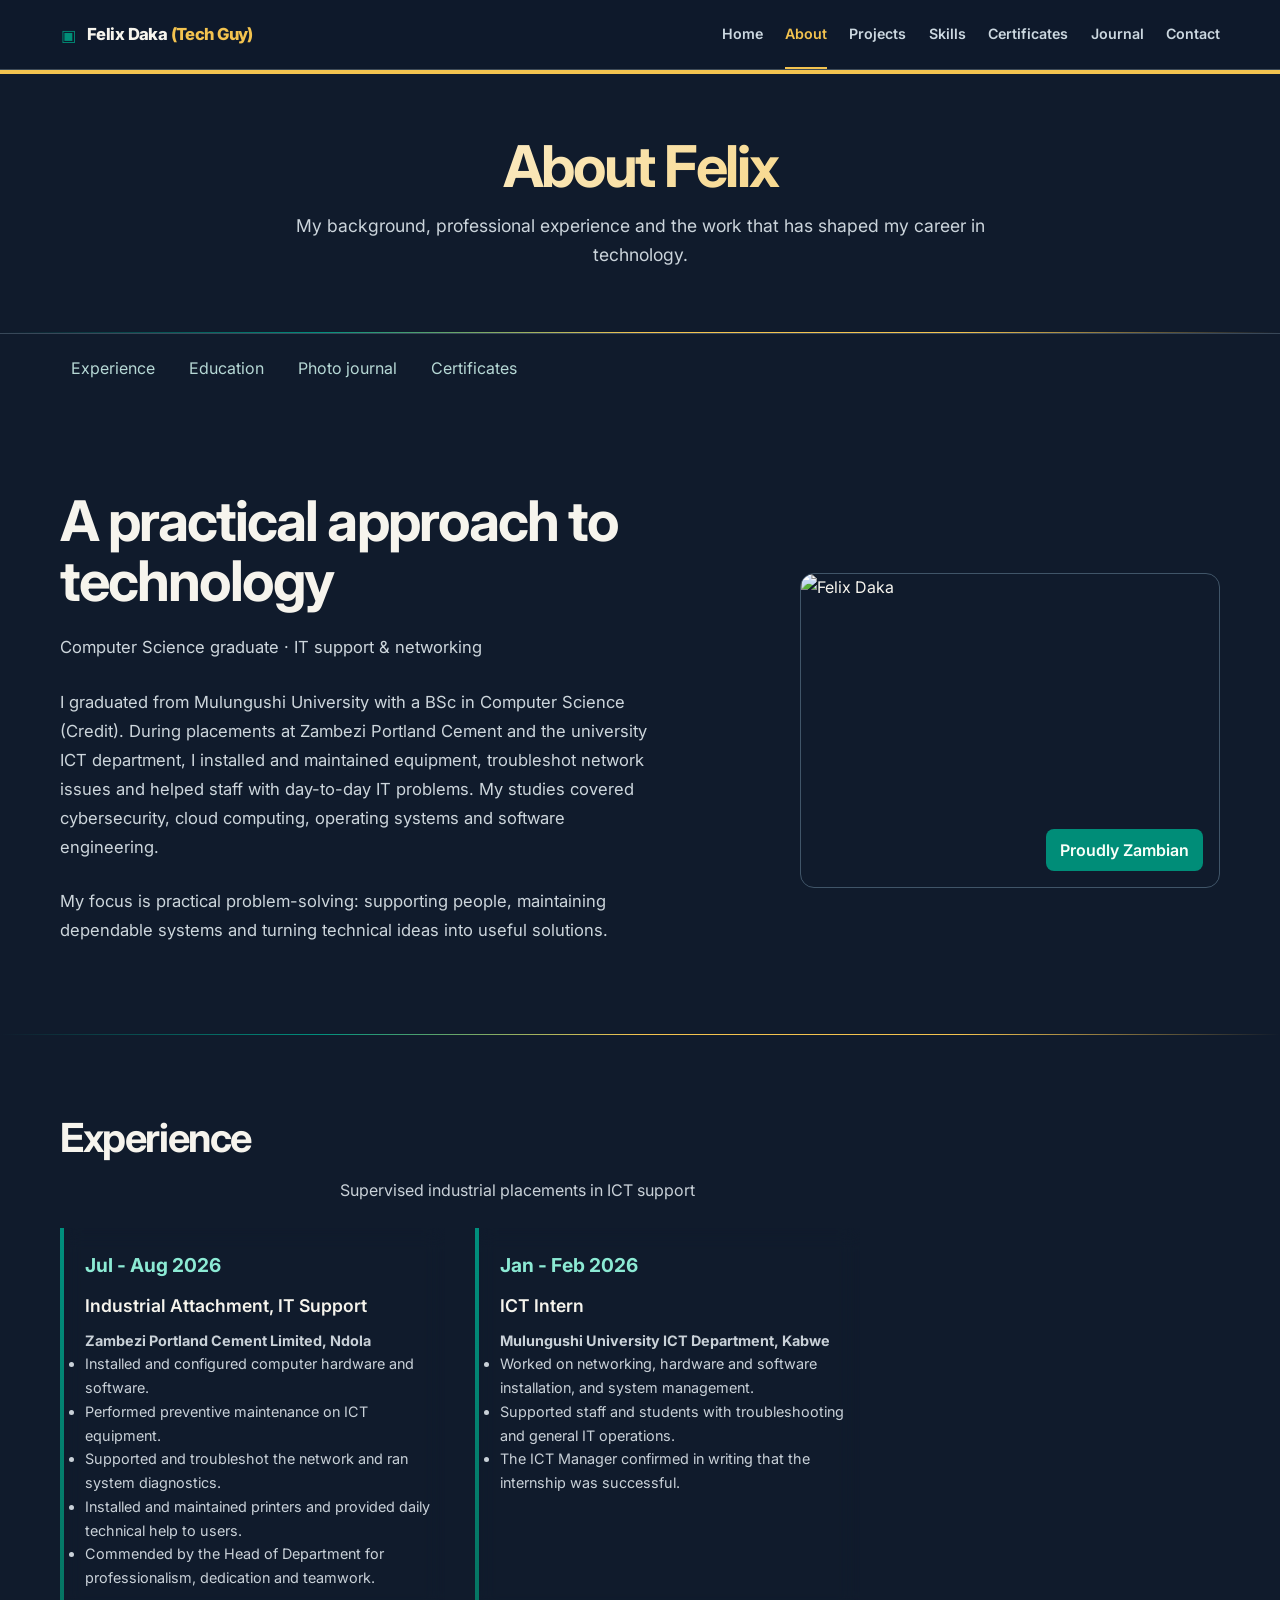
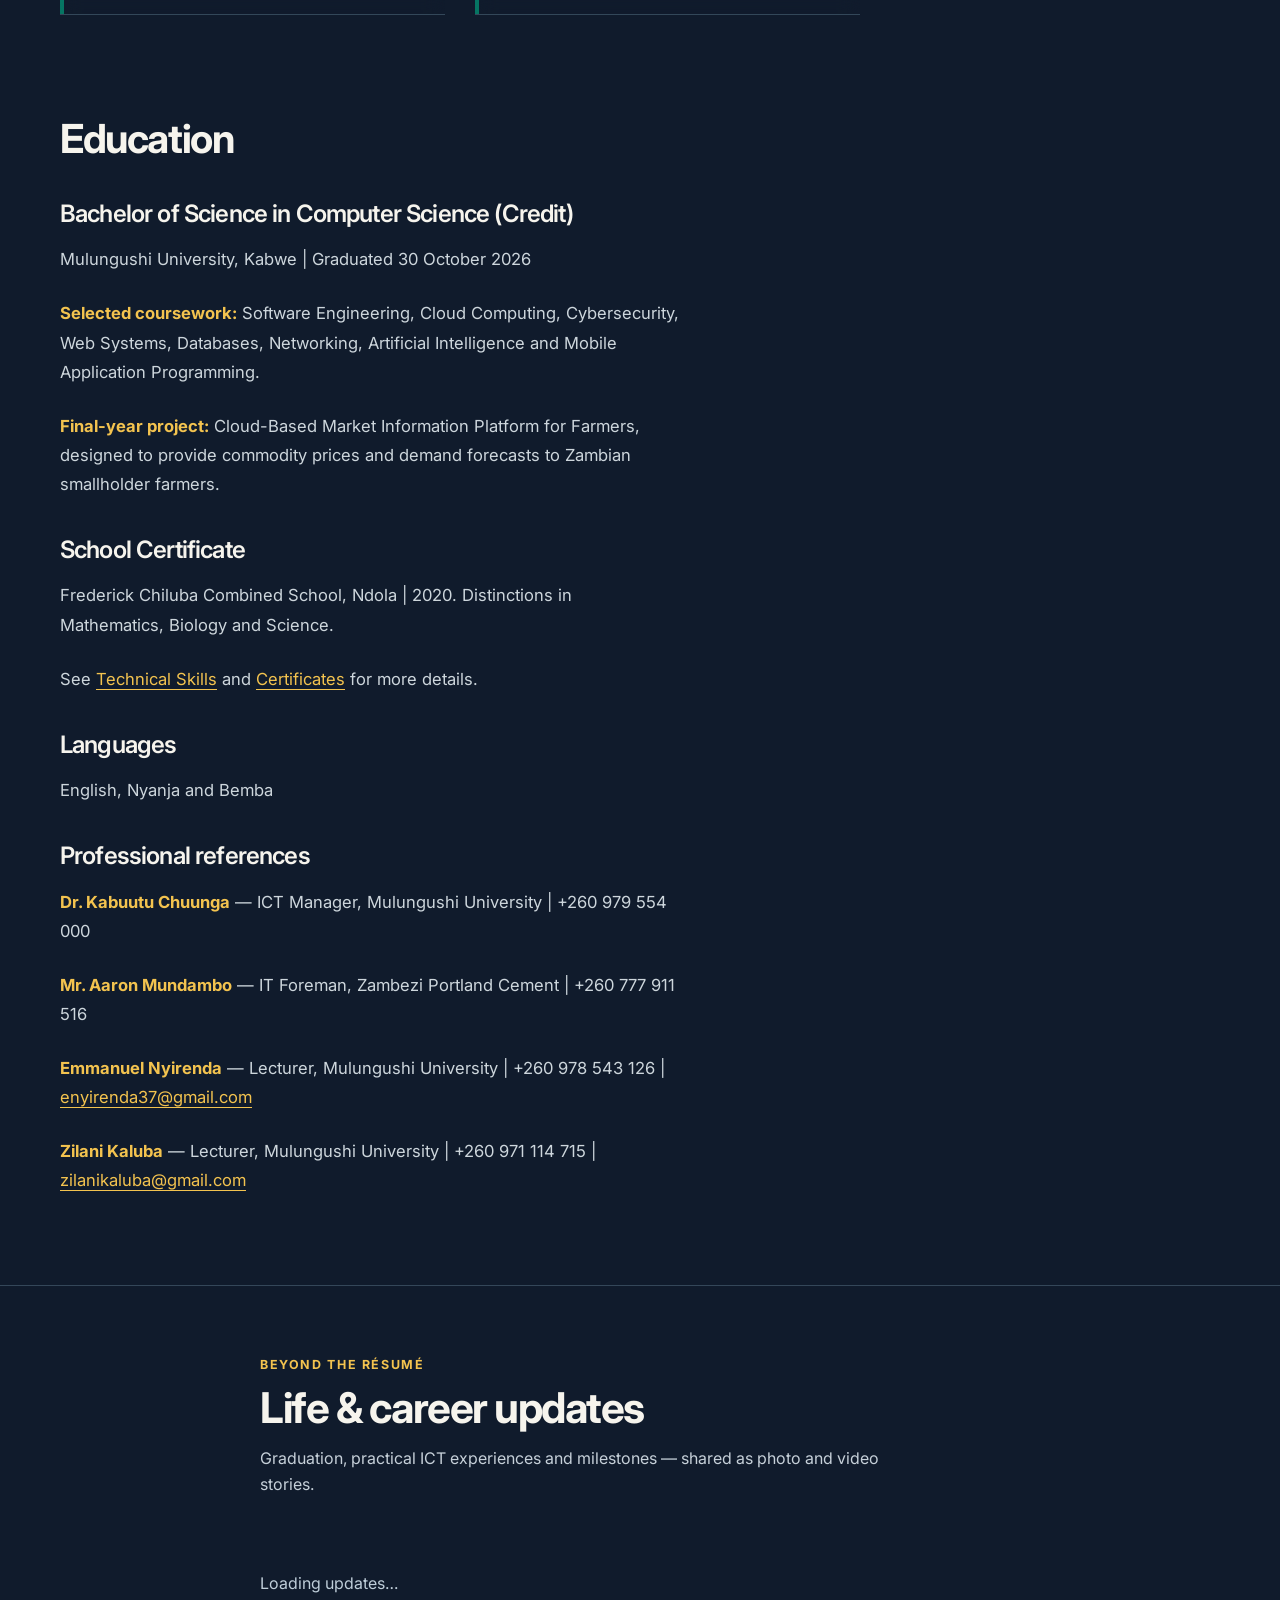
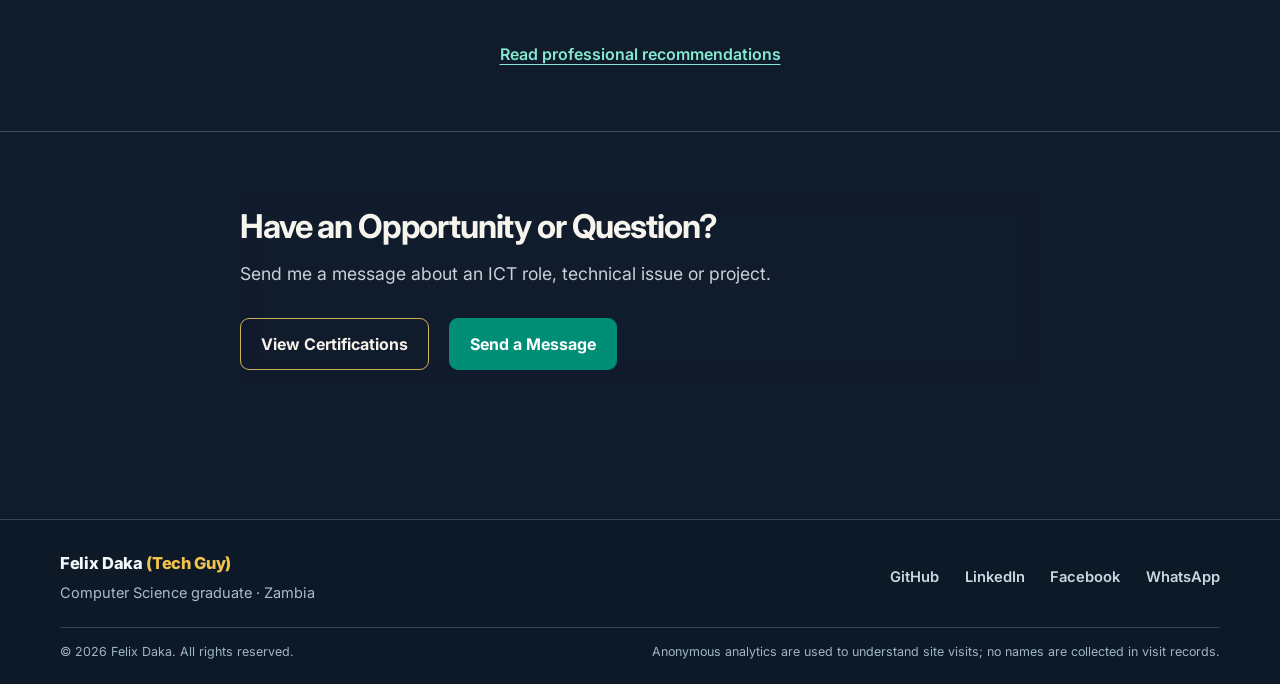
==== commit b9d177ca: "Give About a clear narrative: biography, experience, education, then photo journal" ====
--- a/about.html
+++ b/about.html
@@ -972,6 +972,7 @@
 <link rel="stylesheet" href="newsroom-theme-v6.css?v=1">
     <link rel="stylesheet" href="natural-media-v7.css?v=1">
 <link rel="stylesheet" href="about-feed-v8.css?v=1">
+<link rel="preconnect" href="https://fonts.googleapis.com"><link rel="preconnect" href="https://fonts.gstatic.com" crossorigin><link href="https://fonts.googleapis.com/css2?family=DM+Sans:wght@400;500;600;700&family=Plus+Jakarta+Sans:wght@500;600;700;800&display=swap" rel="stylesheet"><link rel="stylesheet" href="design-system-v12.css?v=1">
 </head>
 <body>
     <a class="skip-link" href="#main-content">Skip to main content</a>
@@ -1008,8 +1009,8 @@
     <!-- Page Header -->
     <section class="page-header">
         <div class="container">
-            <h1>The story behind the work</h1>
-            <p>Computer Science graduate with hands-on IT support experience, open to graduate ICT and technology opportunities.</p>
+            <h1>About Felix</h1>
+            <p>My background, professional experience and the work that has shaped my career in technology.</p>
             </div>
     </section>
 
@@ -1017,8 +1018,8 @@
         <nav class="section-jump-nav" aria-label="About page sections">
             <a href="#experience">Experience</a>
             <a href="#education">Education</a>
-            <a href="#languages">Languages</a>
-            <a href="#career-gallery">Highlights</a>
+            <a href="#career-gallery">Photo journal</a>
+            <a href="certificates.html">Certificates</a>
         </nav>
     </div>
 
@@ -1027,8 +1028,8 @@
         <div class="container">
             <div class="about-grid">
                 <div class="about-text">
-                    <h2>Felix Daka</h2>
-                    <p><strong style="color: var(--accent);">Computer Science Graduate | IT Support &amp; Networking</strong></p>
+                    <h2>A practical approach to technology</h2>
+                    <p class="about-intro-label">Computer Science graduate · IT support &amp; networking</p>
                     <p>I graduated from Mulungushi University with a BSc in Computer Science (Credit). During placements at Zambezi Portland Cement and the university ICT department, I installed and maintained equipment, troubleshot network issues and helped staff with day-to-day IT problems. My studies covered cybersecurity, cloud computing, operating systems and software engineering.</p>
                     <p>My focus is practical problem-solving: supporting people, maintaining dependable systems and turning technical ideas into useful solutions.</p>
                 </div>
@@ -1046,7 +1047,27 @@
         </div>
     </section>
 
-    <section class="career-gallery facebook-about-feed" id="career-gallery" aria-labelledby="aboutFeedHeading">
+    <section class="journey-section" id="experience">
+        <div class="container">
+            <div class="section-title"><h2>Experience</h2><p>Supervised industrial placements in ICT support</p></div>
+            <div class="timeline">
+                <div class="timeline-item"><div class="timeline-year">Jul - Aug 2026</div><div class="timeline-title">Industrial Attachment, IT Support</div><div class="timeline-desc"><strong>Zambezi Portland Cement Limited, Ndola</strong><ul><li>Installed and configured computer hardware and software.</li><li>Performed preventive maintenance on ICT equipment.</li><li>Supported and troubleshot the network and ran system diagnostics.</li><li>Installed and maintained printers and provided daily technical help to users.</li><li>Commended by the Head of Department for professionalism, dedication and teamwork.</li></ul></div></div>
+                <div class="timeline-item"><div class="timeline-year">Jan - Feb 2026</div><div class="timeline-title">ICT Intern</div><div class="timeline-desc"><strong>Mulungushi University ICT Department, Kabwe</strong><ul><li>Worked on networking, hardware and software installation, and system management.</li><li>Supported staff and students with troubleshooting and general IT operations.</li><li>The ICT Manager confirmed in writing that the internship was successful.</li></ul></div></div>
+            </div>
+        </div>
+    </section>
+
+    <section class="about-content" id="education" style="padding-top: 20px;">
+        <div class="container">
+            <div class="section-title"><h2>Education</h2></div>
+            <div class="about-text"><h3>Bachelor of Science in Computer Science (Credit)</h3><p>Mulungushi University, Kabwe | Graduated 30 October 2026</p><p><strong>Selected coursework:</strong> Software Engineering, Cloud Computing, Cybersecurity, Web Systems, Databases, Networking, Artificial Intelligence and Mobile Application Programming.</p><p><strong>Final-year project:</strong> Cloud-Based Market Information Platform for Farmers, designed to provide commodity prices and demand forecasts to Zambian smallholder farmers.</p><h3>School Certificate</h3><p>Frederick Chiluba Combined School, Ndola | 2020. Distinctions in Mathematics, Biology and Science.</p>
+            <p>See <a href="expertise.html">Technical Skills</a> and <a href="certificates.html">Certificates</a> for more details.</p>
+            <h3 id="languages">Languages</h3><p>English, Nyanja and Bemba</p>
+            <h3 id="references">Professional references</h3><p><strong>Dr. Kabuutu Chuunga</strong> — ICT Manager, Mulungushi University | +260 979 554 000</p><p><strong>Mr. Aaron Mundambo</strong> — IT Foreman, Zambezi Portland Cement | +260 777 911 516</p><p><strong>Emmanuel Nyirenda</strong> — Lecturer, Mulungushi University | +260 978 543 126 | <a href="mailto:enyirenda37@gmail.com">enyirenda37@gmail.com</a></p><p><strong>Zilani Kaluba</strong> — Lecturer, Mulungushi University | +260 971 114 715 | <a href="mailto:zilanikaluba@gmail.com">zilanikaluba@gmail.com</a></p></div>
+        </div>
+    </section>
+
+<section class="career-gallery facebook-about-feed" id="career-gallery" aria-labelledby="aboutFeedHeading">
   <div class="container">
     <div class="fb-feed-shell">
       <div class="fb-feed-heading">
@@ -1072,25 +1093,6 @@
     <p id="careerGalleryModalCaption"></p>
   </dialog>
 </section>
-<section class="journey-section" id="experience">
-        <div class="container">
-            <div class="section-title"><h2>Experience</h2><p>Supervised industrial placements in ICT support</p></div>
-            <div class="timeline">
-                <div class="timeline-item"><div class="timeline-year">Jul - Aug 2026</div><div class="timeline-title">Industrial Attachment, IT Support</div><div class="timeline-desc"><strong>Zambezi Portland Cement Limited, Ndola</strong><ul><li>Installed and configured computer hardware and software.</li><li>Performed preventive maintenance on ICT equipment.</li><li>Supported and troubleshot the network and ran system diagnostics.</li><li>Installed and maintained printers and provided daily technical help to users.</li><li>Commended by the Head of Department for professionalism, dedication and teamwork.</li></ul></div></div>
-                <div class="timeline-item"><div class="timeline-year">Jan - Feb 2026</div><div class="timeline-title">ICT Intern</div><div class="timeline-desc"><strong>Mulungushi University ICT Department, Kabwe</strong><ul><li>Worked on networking, hardware and software installation, and system management.</li><li>Supported staff and students with troubleshooting and general IT operations.</li><li>The ICT Manager confirmed in writing that the internship was successful.</li></ul></div></div>
-            </div>
-        </div>
-    </section>
-
-    <section class="about-content" id="education" style="padding-top: 20px;">
-        <div class="container">
-            <div class="section-title"><h2>Education</h2></div>
-            <div class="about-text"><h3>Bachelor of Science in Computer Science (Credit)</h3><p>Mulungushi University, Kabwe | Graduated 30 October 2026</p><p><strong>Selected coursework:</strong> Software Engineering, Cloud Computing, Cybersecurity, Web Systems, Databases, Networking, Artificial Intelligence and Mobile Application Programming.</p><p><strong>Final-year project:</strong> Cloud-Based Market Information Platform for Farmers, designed to provide commodity prices and demand forecasts to Zambian smallholder farmers.</p><h3>School Certificate</h3><p>Frederick Chiluba Combined School, Ndola | 2020. Distinctions in Mathematics, Biology and Science.</p>
-            <p>See <a href="expertise.html">Technical Skills</a> and <a href="certificates.html">Certificates</a> for more details.</p>
-            <h3 id="languages">Languages</h3><p>English, Nyanja and Bemba</p>
-            <h3 id="references">References</h3><p><strong>Dr. Kabuutu Chuunga</strong> — ICT Manager, Mulungushi University | +260 979 554 000</p><p><strong>Mr. Aaron Mundambo</strong> — IT Foreman, Zambezi Portland Cement | +260 777 911 516</p><p><strong>Emmanuel Nyirenda</strong> — Lecturer, Mulungushi University | +260 978 543 126 | <a href="mailto:enyirenda37@gmail.com">enyirenda37@gmail.com</a></p><p><strong>Zilani Kaluba</strong> — Lecturer, Mulungushi University | +260 971 114 715 | <a href="mailto:zilanikaluba@gmail.com">zilanikaluba@gmail.com</a></p></div>
-        </div>
-    </section>
 
     <!-- CTA Section -->
     <section class="cta-section">
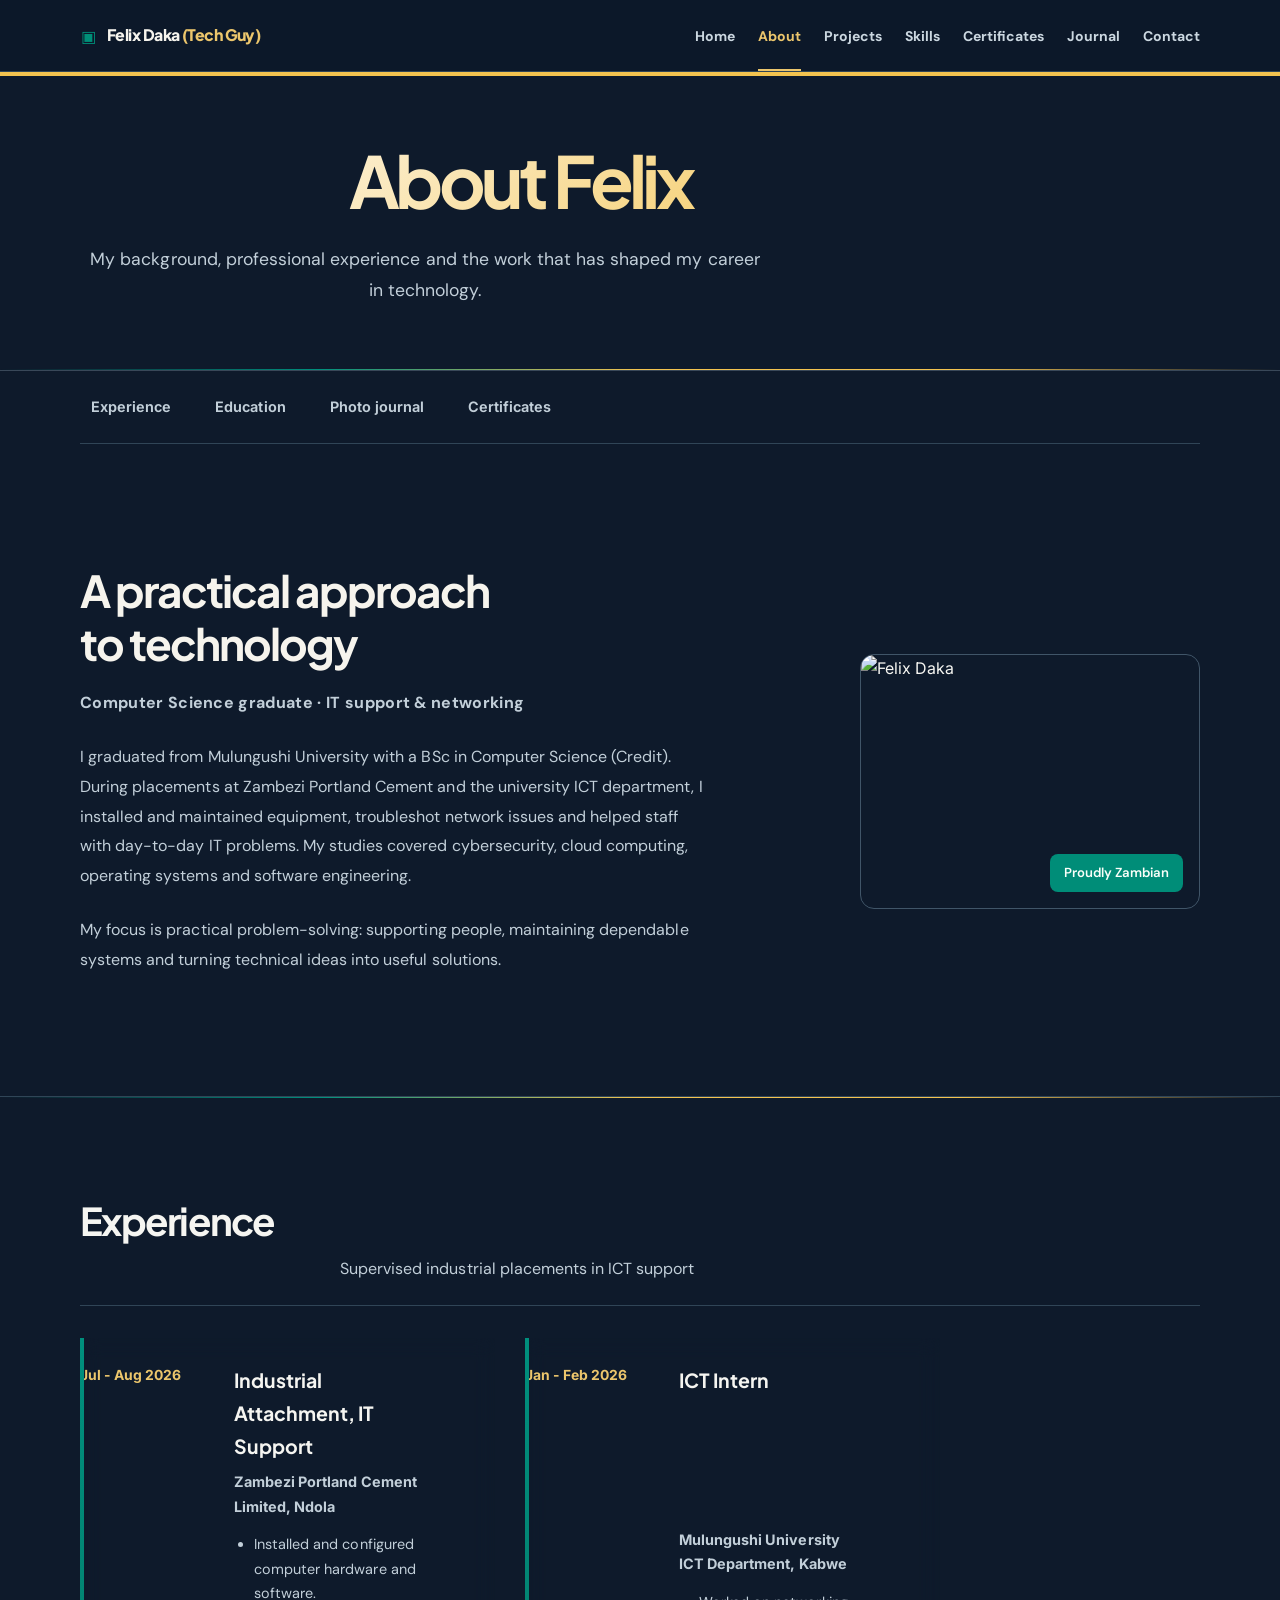
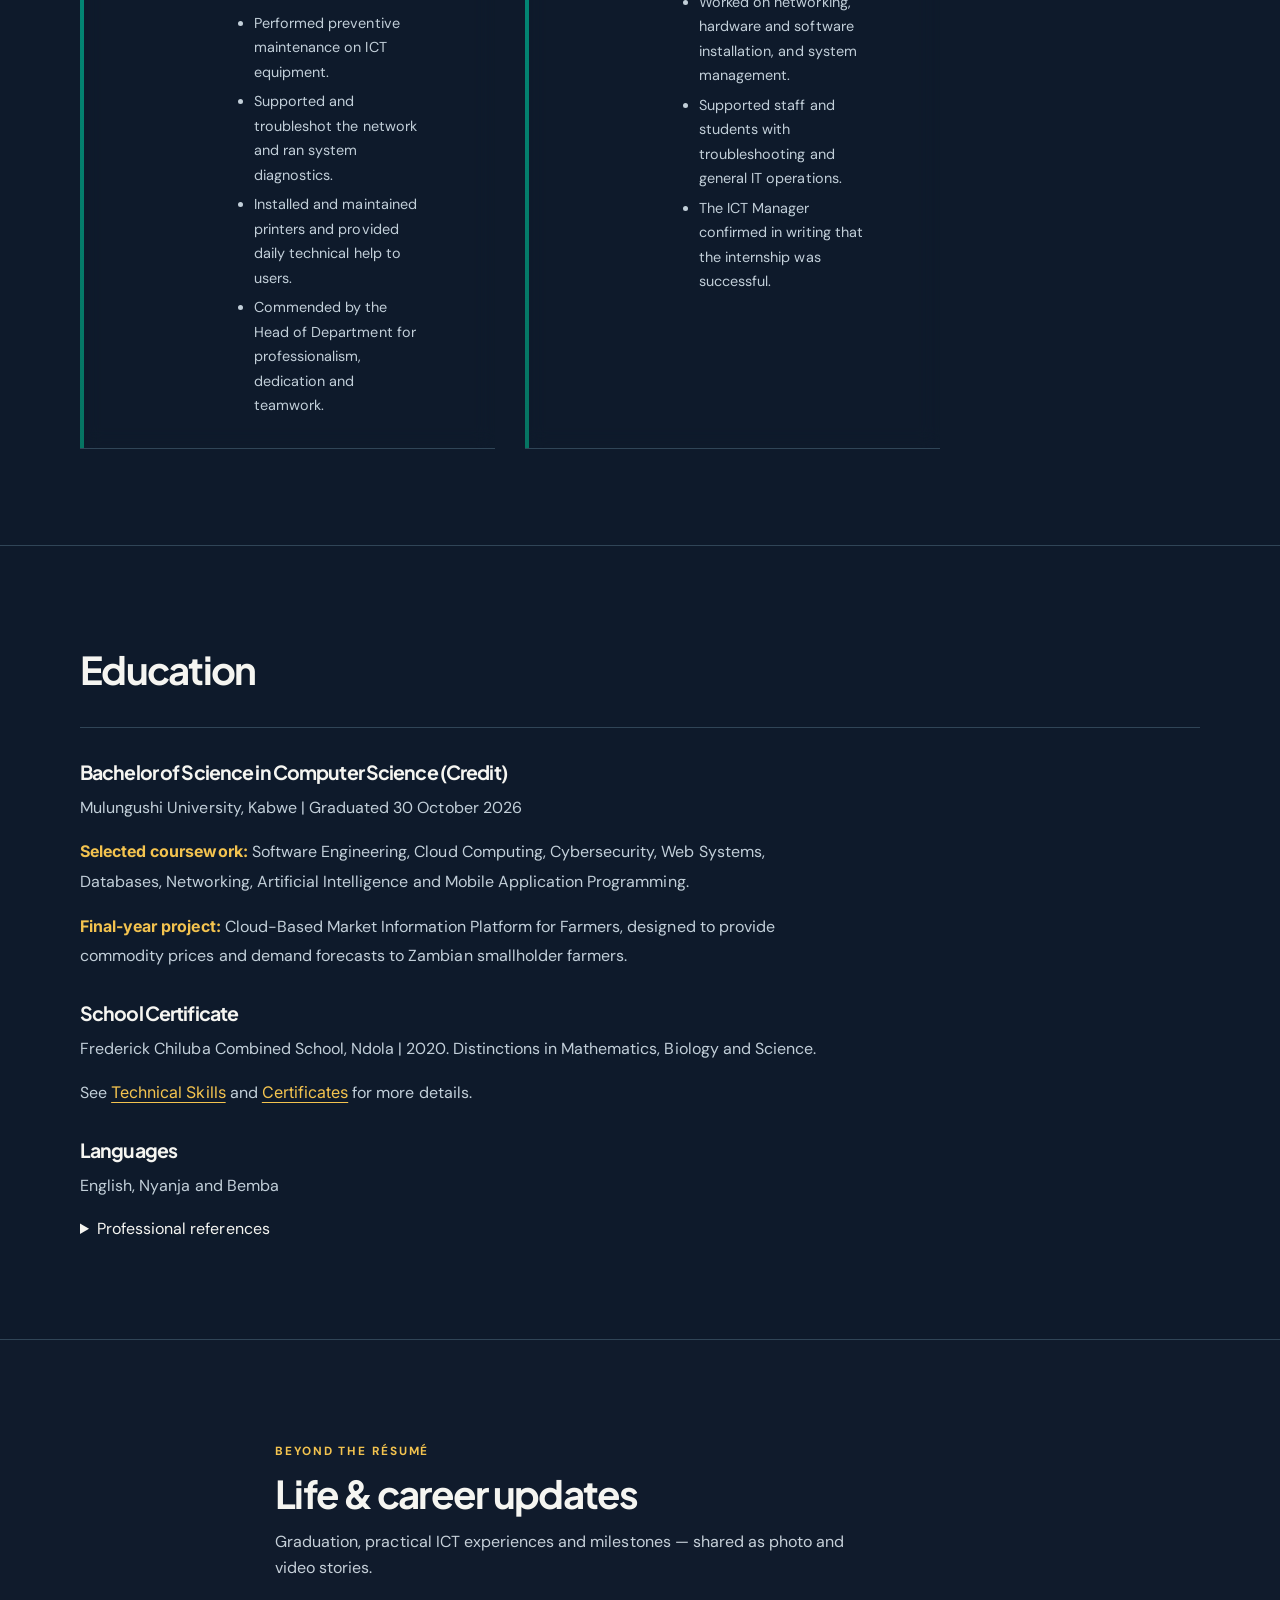
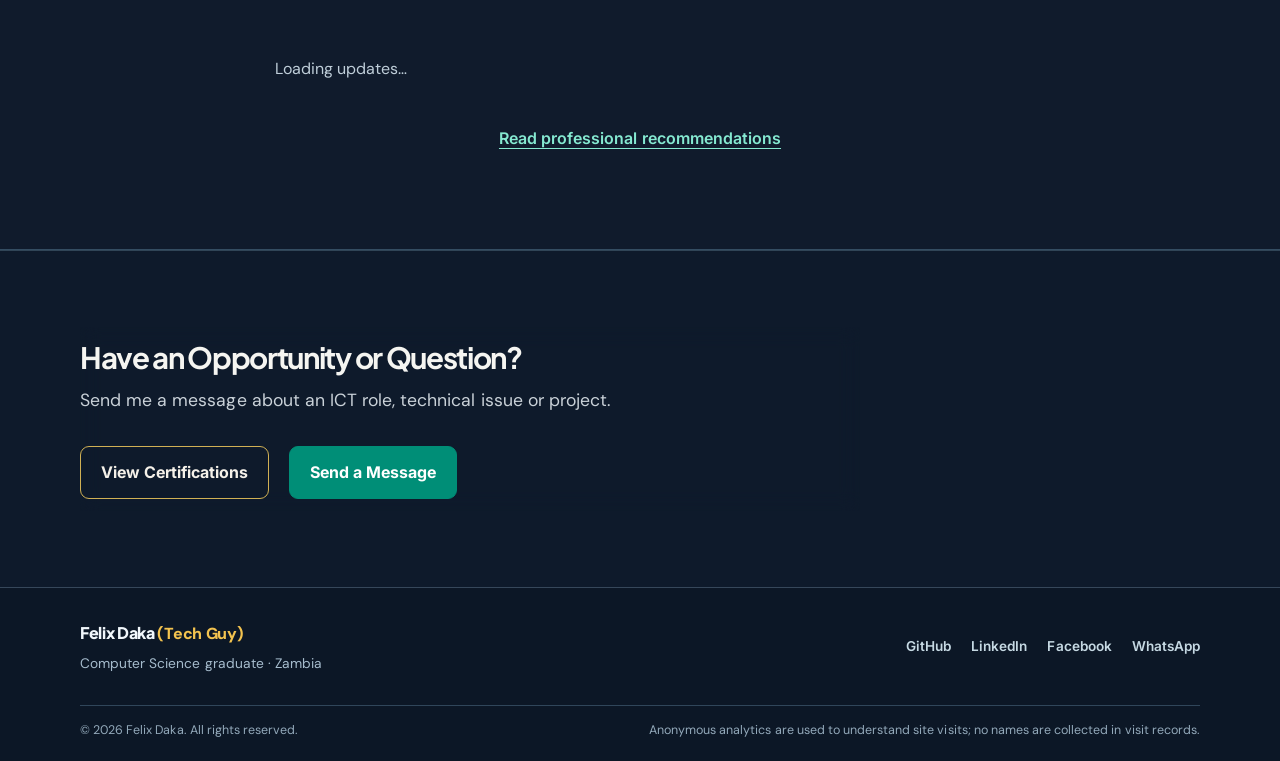
==== commit a701043d: "Make professional references accessible without crowding the main biography" ====
--- a/about.html
+++ b/about.html
@@ -1063,7 +1063,7 @@
             <div class="about-text"><h3>Bachelor of Science in Computer Science (Credit)</h3><p>Mulungushi University, Kabwe | Graduated 30 October 2026</p><p><strong>Selected coursework:</strong> Software Engineering, Cloud Computing, Cybersecurity, Web Systems, Databases, Networking, Artificial Intelligence and Mobile Application Programming.</p><p><strong>Final-year project:</strong> Cloud-Based Market Information Platform for Farmers, designed to provide commodity prices and demand forecasts to Zambian smallholder farmers.</p><h3>School Certificate</h3><p>Frederick Chiluba Combined School, Ndola | 2020. Distinctions in Mathematics, Biology and Science.</p>
             <p>See <a href="expertise.html">Technical Skills</a> and <a href="certificates.html">Certificates</a> for more details.</p>
             <h3 id="languages">Languages</h3><p>English, Nyanja and Bemba</p>
-            <h3 id="references">Professional references</h3><p><strong>Dr. Kabuutu Chuunga</strong> — ICT Manager, Mulungushi University | +260 979 554 000</p><p><strong>Mr. Aaron Mundambo</strong> — IT Foreman, Zambezi Portland Cement | +260 777 911 516</p><p><strong>Emmanuel Nyirenda</strong> — Lecturer, Mulungushi University | +260 978 543 126 | <a href="mailto:enyirenda37@gmail.com">enyirenda37@gmail.com</a></p><p><strong>Zilani Kaluba</strong> — Lecturer, Mulungushi University | +260 971 114 715 | <a href="mailto:zilanikaluba@gmail.com">zilanikaluba@gmail.com</a></p></div>
+            <details class="professional-references" id="references"><summary>Professional references</summary><div class="professional-reference-list"><p><strong>Dr. Kabuutu Chuunga</strong> — ICT Manager, Mulungushi University | +260 979 554 000</p><p><strong>Mr. Aaron Mundambo</strong> — IT Foreman, Zambezi Portland Cement | +260 777 911 516</p><p><strong>Emmanuel Nyirenda</strong> — Lecturer, Mulungushi University | +260 978 543 126 | <a href="mailto:enyirenda37@gmail.com">enyirenda37@gmail.com</a></p><p><strong>Zilani Kaluba</strong> — Lecturer, Mulungushi University | +260 971 114 715 | <a href="mailto:zilanikaluba@gmail.com">zilanikaluba@gmail.com</a></p></div></details></div>
         </div>
     </section>
 
--- a/design-system-v12.css
+++ b/design-system-v12.css
@@ -0,0 +1,290 @@
+/*
+ * Felix Daka Portfolio — editorial design system, v12
+ * One consistent finishing layer for all public pages and the private editor.
+ * Purpose: rhythm, type hierarchy, restrained color, consistent components.
+ * Does not alter Supabase queries, authentication, media behavior or image proportions.
+ */
+:root{
+ --ui-bg:#0e1a2b;
+ --ui-bg-alt:#111f32;
+ --ui-paper:#192a3d;
+ --ui-border:#344a5c;
+ --ui-line:#304557;
+ --ui-text:#f5f5f1;
+ --ui-secondary:#c2cfd9;
+ --ui-tertiary:#93a9ba;
+ --ui-gold:#ecc66c;
+ --ui-teal:#66d9be;
+ --ui-focus:#f4d47a;
+ --ui-heading:"Plus Jakarta Sans","Segoe UI",system-ui,sans-serif;
+ --ui-body:"DM Sans","Segoe UI",system-ui,sans-serif;
+ --ui-page:1120px;
+ --ui-reading:760px;
+ --ui-gutter:clamp(18px,4.2vw,48px);
+ --ui-section:clamp(54px,7.5vw,104px);
+ color-scheme:dark;
+}
+html{background:var(--ui-bg);scroll-padding-top:84px}
+body{background:var(--ui-bg)!important;color:var(--ui-text)!important;font:400 16px/1.7 var(--ui-body)!important;letter-spacing:.002em;-webkit-font-smoothing:antialiased;text-rendering:optimizeLegibility}
+body :where(p,li,small,label,summary,blockquote,textarea,input,select,button,figcaption,time,span,.lead){
+ font-family:var(--ui-body)!important
+}
+body :where(h1,h2,h3,h4,h5,h6){
+ font-family:var(--ui-heading)!important;
+ color:var(--ui-text)!important;
+ font-weight:700!important;
+ letter-spacing:-.045em!important;
+ text-wrap:balance;
+ line-height:1.23!important;
+}
+body :where(h1){font-size:clamp(2.65rem,5.6vw,5rem)!important;letter-spacing:-.065em!important}
+body :where(h2){font-size:clamp(1.85rem,3vw,2.7rem)!important}
+body :where(h3){font-size:clamp(1.16rem,1.8vw,1.45rem)!important}
+body :where(p,li){line-height:1.75}
+body :where(p){text-wrap:pretty}
+body :where(a){text-underline-offset:4px}
+body :where(.container):not(#mainHeader .container),body :where(.wrap){
+ max-width:var(--ui-page)!important;
+}
+body :where(.container):not(#mainHeader .container){
+ width:min(calc(100% - 2*var(--ui-gutter)),var(--ui-page))!important;
+ margin-inline:auto!important;
+}
+body :where(.wrap){width:min(calc(100% - 2*var(--ui-gutter)),var(--ui-page))!important;margin-inline:auto!important;padding-inline:0!important}
+body :where(.page-header){padding-block:clamp(52px,8vw,90px)!important;max-width:none;border-bottom:1px solid var(--ui-line)}
+body :where(.page-header h1){max-width:880px;margin:0 0 20px!important}
+body :where(.page-header p,.page-subtitle){max-width:660px;color:var(--ui-secondary)!important;font-size:clamp(1rem,1.4vw,1.1rem)!important;line-height:1.75!important;margin:0!important}
+body section{scroll-margin-top:85px}
+body :where(.section-title,.feature-heading){margin:0 0 32px!important;padding:0 0 22px!important;border-bottom:1px solid var(--ui-line)!important;text-align:left}
+body :where(.section-title h2,.feature-heading h2){margin:4px 0 11px!important;text-align:left!important}
+body :where(.section-title h2,.feature-heading h2)::after{display:none!important}
+body :where(.section-title p,.feature-heading p){margin:0;color:var(--ui-secondary)!important;font-size:1rem}
+body :where(.feature-kicker,.eyebrow,.nickname){font-size:.74rem!important;font-weight:700!important;letter-spacing:.15em!important;text-transform:uppercase}
+body :where(.feature-kicker,.eyebrow){color:var(--ui-gold)!important}
+body :where(.btn,.button){letter-spacing:0!important;text-transform:none!important;font-weight:700!important;border-radius:9px!important;box-shadow:none!important;transition:background .18s ease,color .18s ease,border-color .18s ease!important;transform:none!important}
+body :where(.btn):hover{transform:none!important}
+body :where(button,a,select,input,textarea):focus-visible{outline:3px solid var(--ui-focus)!important;outline-offset:3px}
+body :where(.btn.btn-secondary,.btn.btn-outline){border:1px solid #7d9d9c!important;background:transparent!important;color:#e3efe9!important}
+body :where(.btn.btn-secondary,.btn.btn-outline):hover{background:#203d43!important;border-color:var(--ui-teal)!important}
+body :where(.btn:not(.btn-secondary):not(.btn-outline)){background:#118d79!important;border-color:#118d79!important;color:#fff!important}
+body :where(.btn:not(.btn-secondary):not(.btn-outline)):hover{background:#0c755f!important}
+/* Navigation: quiet, consistent and correctly scaled */
+#mainHeader,#mainHeader.scrolled{height:72px!important;background:rgba(13,25,42,.985)!important;border-bottom:1px solid var(--ui-line)!important}
+#mainHeader .header-container{width:min(calc(100% - 2*var(--ui-gutter)),var(--ui-page))!important;max-width:var(--ui-page)!important;gap:28px!important}
+#mainHeader .logo{font-family:var(--ui-heading)!important;font-size:.99rem!important;letter-spacing:-.035em!important;font-weight:800!important}
+#mainHeader .logo :where(.brand-name,.brand-alias,.brand-mark){font-family:var(--ui-heading)!important}
+#mainHeader .brand-alias{color:var(--ui-gold)!important}
+#mainHeader .primary-nav{gap:clamp(13px,1.8vw,26px)!important}
+#mainHeader .primary-nav a{font-family:var(--ui-body)!important;font-size:.875rem!important;font-weight:700!important;letter-spacing:0!important}
+#mainHeader .primary-nav a[aria-current="page"]{color:var(--ui-gold)!important;border-bottom-color:var(--ui-gold)!important}
+#mainHeader .menu-btn{font-family:var(--ui-body)!important;font-weight:700!important;border-radius:9px!important;box-shadow:none!important}
+#mainHeader .menu-content{box-shadow:0 26px 60px rgba(0,0,0,.25)!important}
+/* Home hero — measured density rather than oversized marketing blocks */
+#home.hero{padding:clamp(54px,8.5vw,116px) 0 clamp(52px,7vw,88px)!important;background:radial-gradient(ellipse 40% 55% at 85% 60%,rgba(22,117,105,.18),transparent),#0e1a2b!important}
+#home .hero-content{display:grid!important;grid-template-columns:minmax(0,1.18fr) minmax(240px,.82fr);align-items:center;gap:clamp(30px,6vw,88px)!important}
+#home .hero-text{min-width:0}
+#home .nickname{display:inline-block;background:transparent!important;border:0!important;color:var(--ui-gold)!important;padding:0!important;margin:0 0 20px!important}
+#home h1{margin:0 0 16px!important;line-height:1.08!important}
+#home .career-headline{font:700 clamp(.98rem,1.4vw,1.15rem)/1.45 var(--ui-body)!important;color:#d7e2ea!important;letter-spacing:0!important;margin-bottom:22px!important}
+#home #heroDescription{max-width:58ch!important;font-size:clamp(1rem,1.3vw,1.08rem)!important;line-height:1.8!important;color:var(--ui-secondary)!important}
+#home .hero-buttons{display:flex!important;flex-wrap:wrap!important;gap:11px!important;margin-top:30px!important}
+#home .hero-buttons .btn{padding:13px 19px!important;min-height:47px!important;font-size:.93rem!important}
+#home .hero-buttons .btn:first-child{background:#118d79!important;border-color:#118d79!important}
+#home .hero-buttons .btn:first-child:hover{background:#0c755f!important}
+#home .hero-image{width:100%!important;max-width:380px!important;justify-self:center!important}
+#home .hero-image #profileImage{width:min(100%,350px)!important;border:4px solid #253a49!important;outline:1px solid #957e46!important;box-shadow:none!important}
+body .career-credentials{padding:17px 0!important;background:transparent!important;border-block:1px solid var(--ui-line)!important}
+body .career-credentials p{font-size:.89rem!important;letter-spacing:.005em;line-height:1.85!important}
+body .career-credentials strong{color:var(--ui-text);font-weight:700}
+body .credential-separator{padding-inline:10px;color:var(--ui-gold)}
+body .featured-work,body .journal-feature,body .home-cta{padding-block:var(--ui-section)!important;background:transparent!important}
+body .journal-feature{background:#101f31!important}
+body .feature-heading{display:flex!important;justify-content:space-between;gap:24px;align-items:end}
+body .feature-view-all{color:var(--ui-teal)!important;white-space:nowrap;text-decoration:none!important;font-weight:700;font-size:.9rem}
+body .feature-view-all:hover{text-decoration:underline!important}
+body #homeFeaturedProjects .feature-card,body #homeLatestArticle .feature-card{padding-block:27px!important;gap:27px!important}
+body #homeFeaturedProjects .feature-card h3,body #homeLatestArticle .feature-card h3{
+ font-family:var(--ui-heading)!important;font-size:clamp(1.15rem,1.8vw,1.42rem)!important;margin:4px 0 10px!important;
+}
+body #homeFeaturedProjects .feature-card p,body #homeLatestArticle .feature-card p{color:var(--ui-secondary)!important;line-height:1.65!important}
+body #homeFeaturedProjects .feature-card img,body #homeLatestArticle .feature-card img{border-radius:9px!important}
+body .home-cta-inner{gap:24px!important}
+body .home-cta p{max-width:510px;color:var(--ui-secondary)}
+/* About: biography → dated career history → education → social photo feed */
+body .about-content,body .journey-section{padding-block:var(--ui-section)!important}
+body .about-content + .journey-section{border-top:1px solid var(--ui-line)}
+body .about-grid{grid-template-columns:minmax(0,1.2fr) minmax(240px,.8fr)!important;gap:clamp(30px,5.5vw,90px)!important;align-items:center!important}
+body .about-text{max-width:760px!important}
+body .about-text h2{font-size:clamp(1.85rem,3.5vw,2.75rem)!important;line-height:1.2!important;letter-spacing:-.045em!important;margin:0 0 18px!important}
+body .about-text p{font-size:clamp(.98rem,1.25vw,1.04rem)!important;line-height:1.85!important;color:var(--ui-secondary)!important;max-width:70ch}
+body .about-intro-label{font-weight:700!important;letter-spacing:.02em!important;color:var(--ui-gold)!important;font-size:.9rem!important}
+body .about-image{max-width:340px!important;justify-self:end!important}
+body .about-image img{border-radius:11px!important;box-shadow:none!important}
+body .zambian-badge{font-size:.82rem!important;letter-spacing:0!important}
+body .section-jump-nav{display:flex;gap:22px!important;flex-wrap:wrap;overflow:visible;padding:15px 0!important;border-bottom:1px solid var(--ui-line)!important}
+body .section-jump-nav a{min-height:36px;color:var(--ui-secondary)!important;text-decoration:none!important;font-size:.9rem;font-weight:650}
+body .section-jump-nav a:hover{color:var(--ui-gold)!important}
+body .timeline{max-width:860px!important}
+body .timeline-item{display:grid!important;grid-template-columns:minmax(128px,.28fr) minmax(0,.72fr);column-gap:26px;padding:26px 0!important;margin:0!important;border-bottom:1px solid var(--ui-line)!important}
+body .timeline-item .timeline-year{grid-column:1;grid-row:1 / span 2;font-size:.87rem!important;font-weight:700;color:var(--ui-gold)!important}
+body .timeline-item .timeline-title{grid-column:2;font-family:var(--ui-heading)!important;font-size:1.22rem!important;font-weight:700!important;color:var(--ui-text)!important;margin:0 0 7px}
+body .timeline-item .timeline-desc{grid-column:2;margin:0}
+body .timeline-desc strong{color:var(--ui-secondary)}
+body .timeline-desc ul{margin:13px 0 0;padding-left:20px;color:var(--ui-secondary)}
+body .timeline-desc li{margin:5px 0;line-height:1.7}
+body #education{padding-top:var(--ui-section)!important;border-top:1px solid var(--ui-line)}
+body #education .about-text{max-width:850px!important}
+body #education h3{margin:30px 0 9px!important;font-size:1.22rem!important}
+body #education h3:first-of-type{margin-top:7px!important}
+body #education p{margin:0 0 15px!important}
+body #career-gallery.facebook-about-feed{padding-block:var(--ui-section)!important;border-top:1px solid var(--ui-line)}
+body #career-gallery .fb-feed-shell{max-width:730px!important}
+body #career-gallery .fb-feed-heading h2{font-size:clamp(1.85rem,3vw,2.6rem)!important}
+body #career-gallery .fb-feed-post{border-radius:11px!important;border:1px solid #3a4e60!important;box-shadow:none!important}
+body #career-gallery .fb-post-text h3{font-size:clamp(1.08rem,1.5vw,1.23rem)!important;line-height:1.4!important;letter-spacing:-.022em!important}
+body #career-gallery .fb-post-identity strong{font-family:var(--ui-heading)!important;font-weight:700!important;font-size:.9rem}
+body #career-gallery .fb-post-list{gap:22px!important}
+body .cta-section{padding-block:clamp(40px,6vw,76px)!important;border-top:1px solid var(--ui-line)}
+body .cta-section .cta-card{max-width:780px!important;margin:0!important}
+body .cta-section h3{font-size:clamp(1.45rem,2.3vw,1.9rem)!important}
+/* Projects feed: deliberate feature hierarchy and true image proportions */
+body .wrap>section.hero{min-height:0!important;background:transparent!important;padding:clamp(50px,6vw,84px) 0 42px!important;border-bottom:1px solid var(--ui-line)}
+body .wrap>section.hero h1{max-width:950px!important;margin:12px 0 18px!important;line-height:1.12!important}
+body .wrap>section.hero .lead{max-width:780px;font-size:1.05rem!important;line-height:1.75!important;color:var(--ui-secondary)!important}
+body .wrap>section.section{padding:clamp(30px,5vw,60px) 0 var(--ui-section)!important}
+body .wrap>section.section>h2{font-size:clamp(1.55rem,2.4vw,2rem)!important;margin-bottom:24px!important}
+body .projects-news-list{column-gap:40px!important}
+body .projects-news-list .project-story{padding:23px 0!important;border-color:var(--ui-line)!important}
+body .projects-news-list .project-story:first-child{padding-bottom:35px!important}
+body .projects-news-list .project-story h3{font-family:var(--ui-heading)!important;font-size:clamp(1.15rem,1.8vw,1.43rem)!important;line-height:1.35!important;letter-spacing:-.035em!important}
+body .projects-news-list .project-story:first-child h3{font-size:clamp(1.7rem,2.7vw,2.4rem)!important}
+body .projects-news-list .project-overline{font-family:var(--ui-body)!important;color:var(--ui-gold)!important;font-weight:700!important;letter-spacing:.09em!important}
+body .projects-news-list .project-story p{color:var(--ui-secondary)!important;line-height:1.65!important}
+body .projects-news-list .project-image{border-radius:9px!important;background:#1b2f42!important}
+body .projects-news-list .project-story a:hover h3{color:var(--ui-gold)!important}
+body .project-case-study .hero{padding-bottom:35px!important}
+body .project-description-sections .project-chapter-title{font-family:var(--ui-heading)!important;color:var(--ui-gold)!important;font-size:clamp(1.15rem,1.8vw,1.4rem)!important;margin:34px 0 14px!important}
+body .project-description-sections .project-chapter-paragraph{font-size:1rem!important;line-height:1.85!important;max-width:73ch}
+body .project-feature-media{display:grid;grid-template-columns:repeat(2,minmax(0,1fr));gap:28px!important}
+body .project-feature-media .project-media-item{border-bottom:1px solid var(--ui-line)!important;padding:0 0 21px!important}
+body .project-feature-media .project-media-item:first-child{grid-column:1/-1}
+body .project-feature-media .project-media-item img{border-radius:9px!important;background:#1e3042}
+body .project-feature-media .media-caption{font-size:.92rem!important;line-height:1.55!important;color:var(--ui-secondary)!important}
+/* Certificates, skills and journal: not decorative UI cards */
+body .filters-container{gap:18px!important;padding-bottom:20px!important;border-bottom:1px solid var(--ui-line)!important}
+body .filter-group{gap:5px!important}
+body .filter-btn{font-size:.88rem!important;font-weight:700!important;color:var(--ui-secondary)!important}
+body .filter-btn.active{background:#1d4640!important;color:#cfefdf!important}
+body .search-box input,body .controls input,body .controls select{
+ background:#16283b!important;border:1px solid #445a6b!important;border-radius:9px!important;
+ color:var(--ui-text)!important;min-height:45px!important;font-family:var(--ui-body)!important;
+}
+body .certificate-row,body .expertise-row{padding:25px 0!important;border-color:var(--ui-line)!important;gap:22px!important}
+body .certificate-row h3,body .expertise-row h3{font-family:var(--ui-heading)!important;font-size:clamp(1.12rem,1.7vw,1.38rem)!important;margin-bottom:8px!important}
+body .certificate-row p,body .expertise-row p{color:var(--ui-secondary)!important}
+body .certificate-row .btn{font-size:.86rem!important}
+body #posts .card,body #recommendations .card{padding:26px 0!important}
+body #posts .card h3,body #recommendations .card h3{font-family:var(--ui-heading)!important;font-size:clamp(1.16rem,1.8vw,1.45rem)!important}
+body #posts .card p,body #recommendations .card p{color:var(--ui-secondary)!important}
+/* Contact page */
+body .contact-section{padding-block:var(--ui-section)!important}
+body .contact-grid{grid-template-columns:minmax(250px,.75fr) minmax(0,1.25fr)!important;gap:clamp(35px,5.5vw,90px)!important}
+body .contact-item{padding:17px 0!important}
+body .contact-text h4{font-family:var(--ui-body)!important;font-size:.81rem!important;letter-spacing:.09em!important;text-transform:uppercase;color:var(--ui-tertiary)!important;margin:0 0 5px}
+body .contact-text p,body .contact-text a{color:var(--ui-text)!important;font-size:1rem!important;overflow-wrap:anywhere}
+body .contact-form-container :where(input,textarea,select){min-height:47px!important;border-radius:9px!important}
+body .contact-form-container .form-header{padding-bottom:21px!important}
+/* Consistent quiet footer */
+body .site-footer{margin-top:0!important;padding-top:0!important;background:#0c1726!important}
+body .site-footer-inner{max-width:var(--ui-page)!important;width:min(calc(100% - 2*var(--ui-gutter)),var(--ui-page))!important;padding-block:31px!important}
+body .site-footer-bottom{max-width:var(--ui-page)!important;width:min(calc(100% - 2*var(--ui-gutter)),var(--ui-page))!important;color:var(--ui-tertiary)!important}
+body .site-footer-summary strong{font-family:var(--ui-heading)!important;font-size:1rem!important}
+body .site-footer-summary p{font-size:.86rem!important}
+body .site-footer-links{gap:20px!important}
+body .site-footer-links a{font-size:.85rem!important}
+/* Admin — functional forms, quieter hierarchy and predictable spacing */
+body .admin-panel,body .login-screen{font-family:var(--ui-body)!important}
+body .admin-panel h1,body .admin-panel h2,body .admin-panel h3,body .login-box h1{font-family:var(--ui-heading)!important;letter-spacing:-.04em!important;line-height:1.25!important}
+body .admin-header{padding:18px 0 24px!important}
+body .admin-header h1{font-size:clamp(1.5rem,2.5vw,1.95rem)!important}
+body .v2-toolbar{padding:24px 0!important;gap:20px}
+body .v2-toolbar h2{font-size:clamp(1.6rem,2.8vw,2.2rem)!important;margin:0 0 7px!important}
+body .v2-toolbar p{font-size:.95rem!important;color:var(--ui-secondary)!important;max-width:680px}
+body .tabs{padding-top:0!important;border-color:var(--ui-line)!important}
+body .tabs .tab-btn{font-family:var(--ui-body)!important;font-size:.86rem!important;letter-spacing:0!important;padding:13px 15px!important}
+body .tab-content .card h2{font-size:clamp(1.3rem,2vw,1.65rem)!important;margin-bottom:11px!important}
+body .tab-content .card>p{font-size:.94rem!important;max-width:75ch}
+body .v2-form label,body .form-group label{font-family:var(--ui-body)!important;font-size:.9rem!important;font-weight:650!important;letter-spacing:0!important}
+body .v2-form :where(input,textarea,select),body .form-group :where(input,textarea,select){
+ font-family:var(--ui-body)!important;font-size:16px!important;
+ background:#14293d!important;color:var(--ui-text)!important;border:1px solid #4b6072!important;
+ min-height:45px!important;border-radius:9px!important
+}
+body .tab-content .card{padding-bottom:31px!important;margin-bottom:27px!important}
+body .v2-status{font-size:.86rem!important;border-left-color:var(--ui-teal)!important}
+body .v2-row strong{font-family:var(--ui-heading)!important;letter-spacing:-.01em}
+body .v2-row small{font-size:.81rem!important;color:var(--ui-tertiary)!important}
+body #showcaseTab .project-editor-group legend{font-family:var(--ui-heading)!important;font-size:1.16rem!important;letter-spacing:-.025em}
+/* Responsive composition */
+@media(max-width:1000px){
+ body .feature-heading{align-items:flex-start!important}
+ body .contact-grid{gap:42px!important}
+}
+@media(max-width:780px){
+ #home .hero-content{grid-template-columns:1fr!important;gap:35px!important}
+ #home .hero-image{grid-row:1;max-width:245px!important;margin:0 auto!important}
+ #home .hero-image #profileImage{max-width:228px!important}
+ #home .hero-text{grid-row:2}
+ #home h1{font-size:clamp(2.65rem,9vw,4.5rem)!important}
+ body .about-grid{grid-template-columns:1fr!important;gap:28px!important}
+ body .about-image{justify-self:start!important;max-width:290px!important}
+ body .contact-grid{grid-template-columns:1fr!important}
+ body .timeline-item{grid-template-columns:1fr;gap:5px!important}
+ body .timeline-item .timeline-year,body .timeline-item .timeline-title,body .timeline-item .timeline-desc{grid-column:1;grid-row:auto}
+ body .feature-heading{flex-direction:column;gap:12px!important}
+ body .feature-view-all{white-space:normal}
+ body .project-feature-media{grid-template-columns:1fr}
+ body .project-feature-media .project-media-item:first-child{grid-column:auto}
+ body .projects-news-list{grid-template-columns:1fr}
+ body .projects-news-list .project-story:first-child{grid-column:auto}
+ body .projects-news-list .project-story:first-child a{grid-template-columns:1fr}
+ body .career-credentials p{line-height:1.95!important}
+ body .site-footer-inner{flex-direction:column!important;align-items:flex-start!important}
+}
+@media(max-width:540px){
+ body :where(h1){font-size:clamp(2.35rem,11vw,3.2rem)!important}
+ #mainHeader,#mainHeader.scrolled{height:66px!important}
+ #mainHeader .logo{font-size:.85rem!important}
+ body .page-header{padding-block:47px!important}
+ #home.hero{padding-block:43px 58px!important}
+ #home .hero-buttons{gap:9px!important}
+ #home .hero-buttons .btn{flex:1 1 auto;justify-content:center;text-align:center;padding:11px 13px!important}
+ body .section-title,body .feature-heading{margin-bottom:21px!important}
+ body .projects-news-list .project-story a{grid-template-columns:105px minmax(0,1fr)}
+ body .projects-news-list .project-story:first-child a{grid-template-columns:1fr}
+ body .certificate-row{flex-direction:column!important}
+ body .certificate-row-actions{width:100%!important;min-width:0!important;flex-direction:row!important;align-items:center!important}
+ body .filters-container{align-items:stretch}
+ body .search-box{width:100%!important;max-width:none!important}
+ body #career-gallery .fb-feed-post{margin-inline:0}
+ body .site-footer-links{gap:13px!important}
+ body .site-footer-bottom{gap:8px!important}
+}
+@media(prefers-reduced-motion:reduce){html{scroll-behavior:auto!important}*,*:before,*:after{animation-duration:.01ms!important;transition-duration:.01ms!important}}
+
+/* Group genuinely related project images and design artefacts. */
+body .project-feature-media{display:block!important;margin-top:22px!important}
+body .project-feature-media .project-media-group{margin:0 0 clamp(34px,5vw,60px)!important}
+body .project-feature-media .project-media-group-header{padding:0 0 15px;margin:0 0 22px;border-bottom:1px solid var(--ui-line)}
+body .project-feature-media .project-media-group-header h3{font-size:clamp(1.22rem,2.1vw,1.55rem)!important;margin:0 0 6px!important}
+body .project-feature-media .project-media-group-header p{color:var(--ui-secondary)!important;margin:0;font-size:.94rem}
+body .project-feature-media .project-media-grid{display:grid;grid-template-columns:repeat(2,minmax(0,1fr));gap:26px 28px}
+body .project-feature-media .project-media-grid .project-media-item{min-width:0;margin:0;padding-bottom:18px!important;border-bottom:1px solid var(--ui-line)!important}
+body .project-feature-media .project-media-grid .project-media-item:first-child{grid-column:auto}
+body .project-feature-media .project-media-grid .project-media-item img,
+body .project-feature-media .project-media-grid .project-media-item video,
+body .project-feature-media .project-media-grid .project-media-item iframe{max-width:100%;width:100%!important;height:auto!important;object-fit:contain!important}
+body .project-feature-media .project-media-grid .media-caption{padding-top:5px}
+body .project-feature-media .project-image-button{display:block;width:100%;padding:0;background:transparent;border:0;border-radius:8px;cursor:zoom-in}
+body .project-feature-media .project-image-button:hover img{opacity:.9}
+@media(max-width:680px){body .project-feature-media .project-media-grid{grid-template-columns:1fr;gap:18px}}
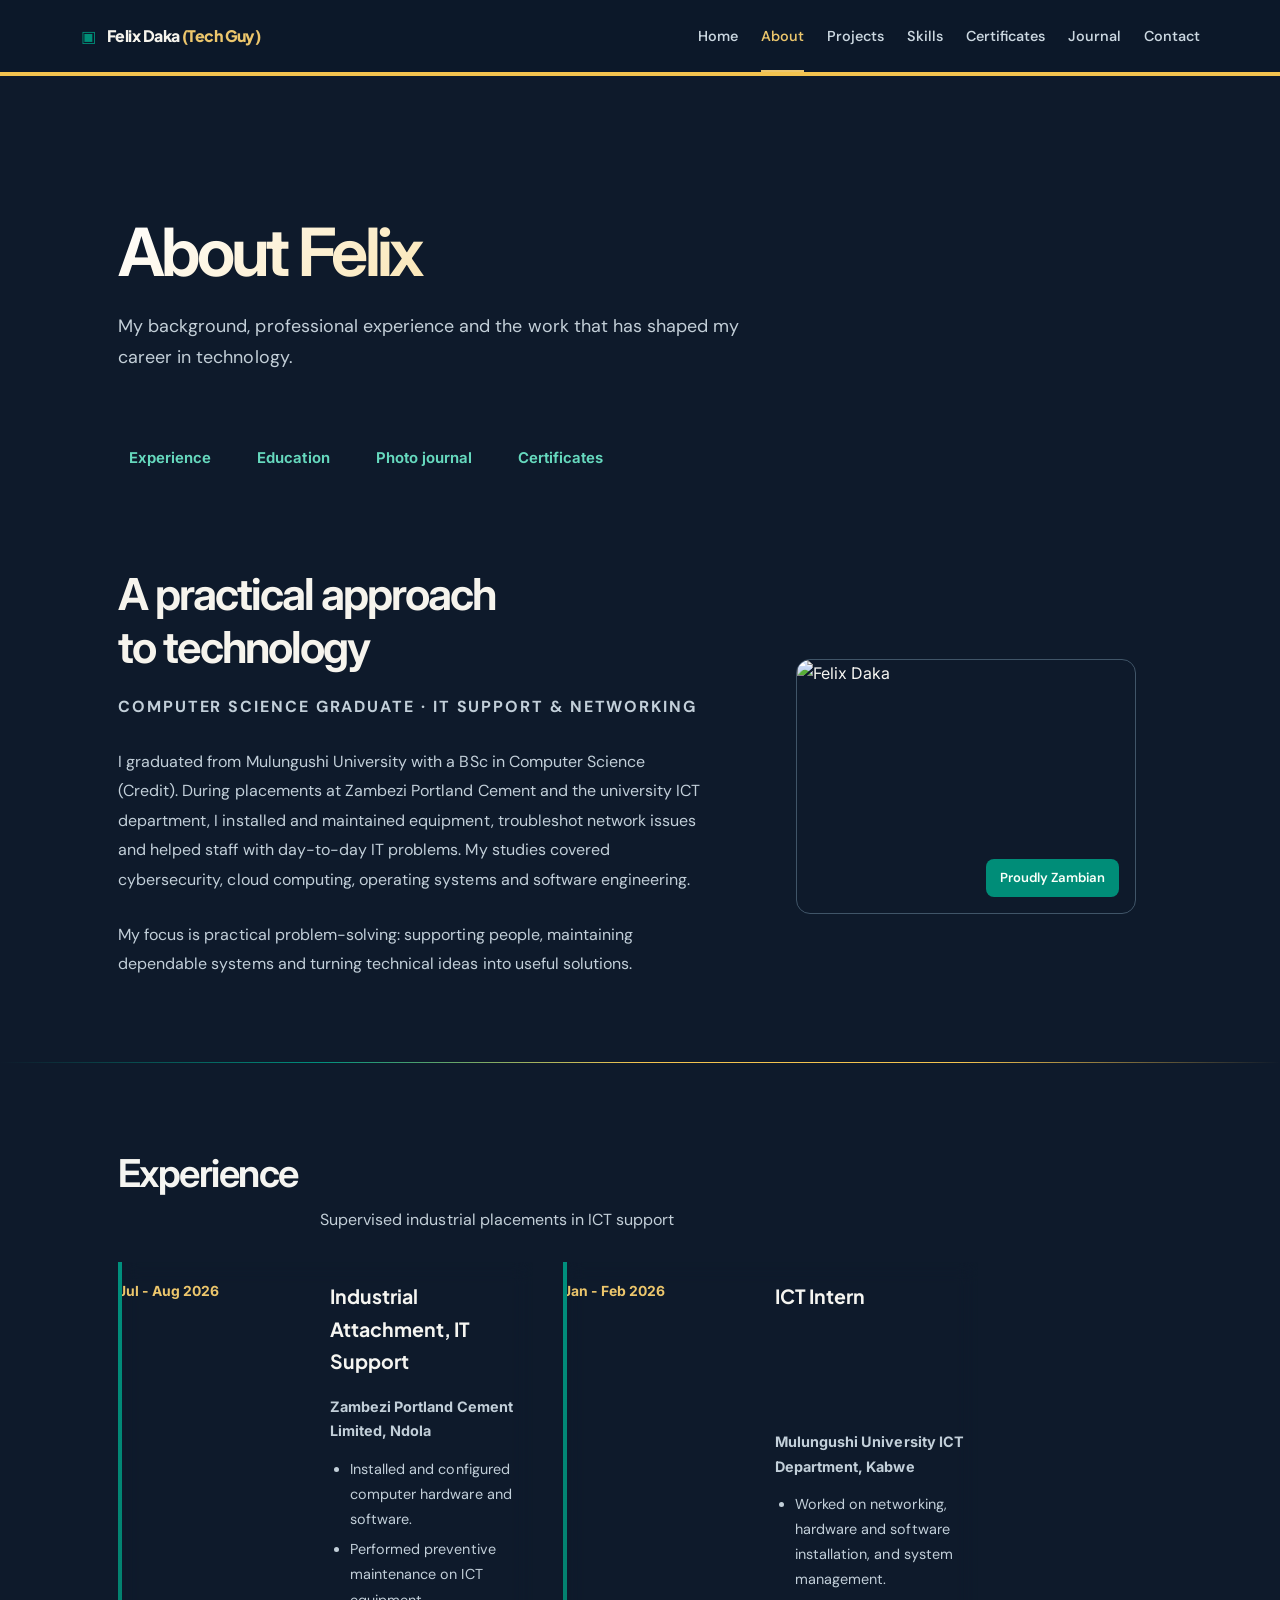
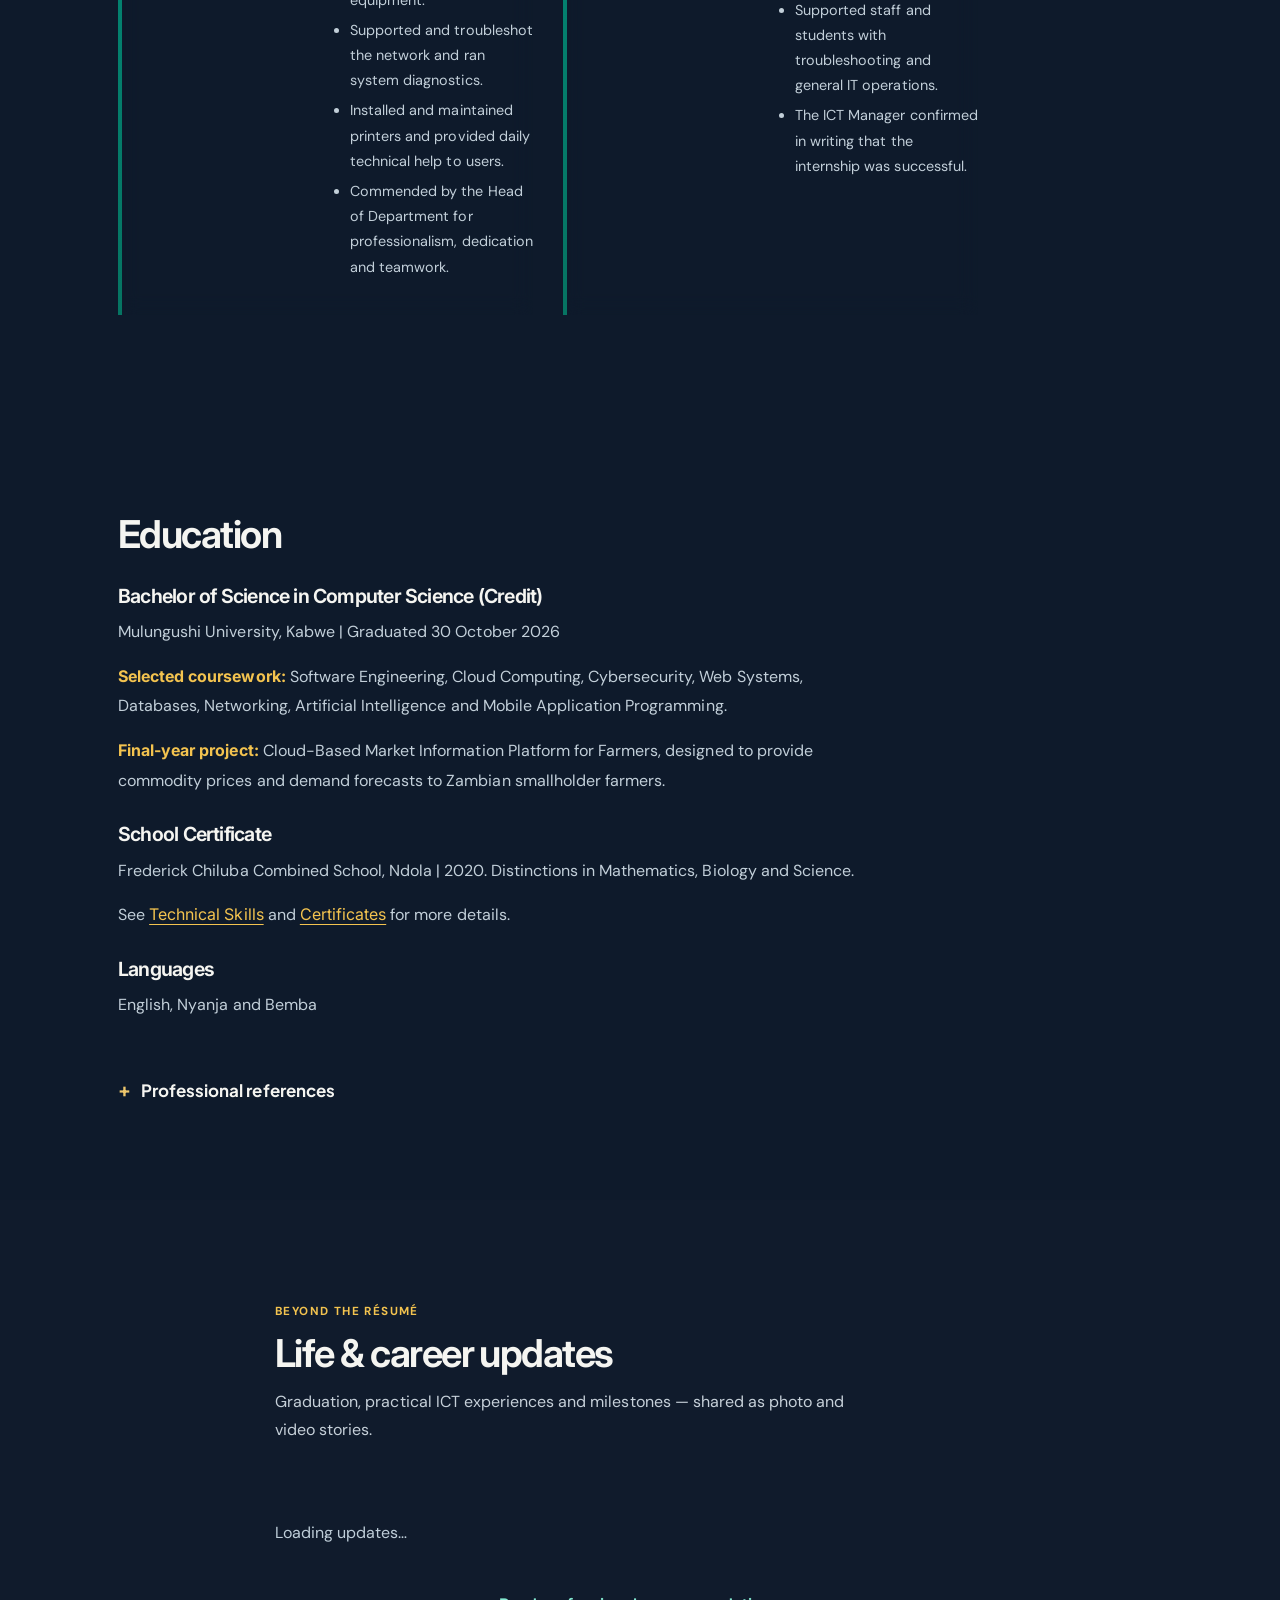
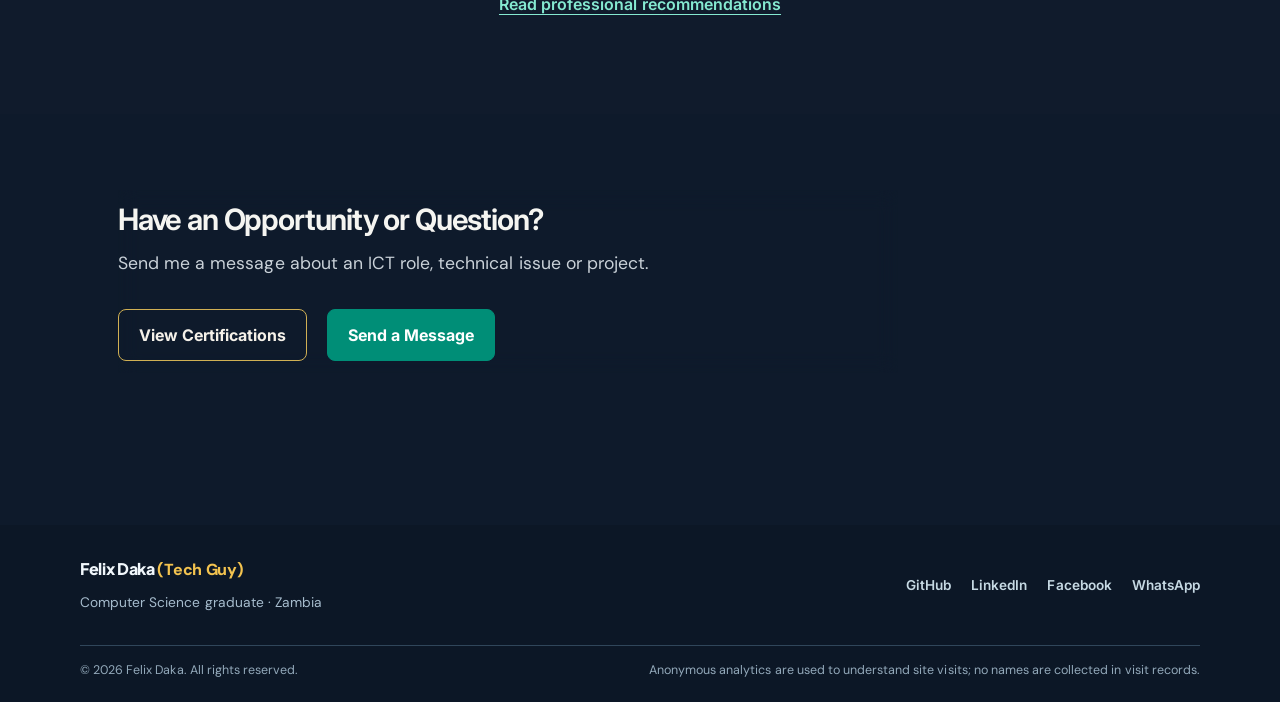
==== commit 2e66c6ab: "Apply unified portfolio presentation to about.html" ====
--- a/about.html
+++ b/about.html
@@ -973,6 +973,7 @@
     <link rel="stylesheet" href="natural-media-v7.css?v=1">
 <link rel="stylesheet" href="about-feed-v8.css?v=1">
 <link rel="preconnect" href="https://fonts.googleapis.com"><link rel="preconnect" href="https://fonts.gstatic.com" crossorigin><link href="https://fonts.googleapis.com/css2?family=DM+Sans:wght@400;500;600;700&family=Plus+Jakarta+Sans:wght@500;600;700;800&display=swap" rel="stylesheet"><link rel="stylesheet" href="design-system-v12.css?v=1">
+    <link rel="stylesheet" href="public-finish-v15.css?v=1">
 </head>
 <body>
     <a class="skip-link" href="#main-content">Skip to main content</a>
--- a/design-system-v12.css
+++ b/design-system-v12.css
@@ -288,3 +288,112 @@
 body .project-feature-media .project-image-button{display:block;width:100%;padding:0;background:transparent;border:0;border-radius:8px;cursor:zoom-in}
 body .project-feature-media .project-image-button:hover img{opacity:.9}
 @media(max-width:680px){body .project-feature-media .project-media-grid{grid-template-columns:1fr;gap:18px}}
+
+/* Supporting detail remains available without turning the biography into a directory. */
+body .professional-references{border-top:1px solid var(--ui-line);padding-top:18px;margin-top:30px;max-width:790px}
+body .professional-references summary{font-family:var(--ui-heading)!important;font-size:1.06rem;font-weight:700;color:var(--ui-text);cursor:pointer;min-height:44px;display:flex;align-items:center;gap:10px;list-style:none}
+body .professional-references summary::before{content:'+';color:var(--ui-gold);font-size:1.2rem}
+body .professional-references[open] summary::before{content:'−'}
+body .professional-references summary::-webkit-details-marker{display:none}
+body .professional-reference-list{padding:12px 0 3px 22px}
+body .professional-reference-list p{margin:8px 0 13px!important;color:var(--ui-secondary)}
+body .skills-footer-cta{margin-top:32px;text-align:left;padding:28px 0;border-top:1px solid var(--ui-line)}
+
+
+/* v13: visual separators — quieter credentials and section transitions */
+body .career-credentials{
+  border:0!important;
+  border-block:0!important;
+  box-shadow:none!important;
+  background:transparent!important;
+  padding:22px 0 12px!important;
+}
+body .career-credentials .container{border:0!important}
+body .career-credentials p{margin:0!important;line-height:1.8!important;color:var(--ui-secondary)!important}
+body .career-credentials strong{font-weight:600!important}
+body .credential-separator{color:var(--ui-tertiary)!important;opacity:.6;padding-inline:11px!important}
+body :where(.section-title,.feature-heading){
+  border:0!important;
+  border-bottom:0!important;
+  padding-bottom:0!important;
+  box-shadow:none!important;
+}
+body :where(.featured-work,.journal-feature,.home-cta){
+  border:0!important;
+  border-block:0!important;
+  box-shadow:none!important;
+}
+body :where(.feature-grid,.projects-news-list){border-top:0!important}
+@media(max-width:680px){
+ body .career-credentials{padding:16px 0 8px!important}
+ body .career-credentials p{font-size:.82rem!important;line-height:1.9!important}
+ body .credential-separator{padding-inline:6px!important}
+}
+
+
+/* v14: remove ornamental rules across ALL public portfolio pages.
+   Preserve outlines on interactive inputs, cards and certificate viewer controls. */
+body :is(
+  .career-credentials,.career-credentials .container,
+  .page-header,.wrap>section.hero,.section-title,.feature-heading,
+  .newsroom-heading,.newsroom-section,.featured-work,.journal-feature,
+  .home-cta,.cta-section,.about-content + .journey-section,
+  .section-jump-nav,#education,#career-gallery.facebook-about-feed,
+  .certificate-metrics,.filters-container,.home-highlights,
+  .professional-references,.skills-footer-cta,
+  .response-info,.visitor-counter
+){
+  border:0!important;
+  border-top:0!important;
+  border-bottom:0!important;
+  border-block:0!important;
+  box-shadow:none!important;
+}
+body :is(
+  .timeline-item,.certificate-row,.expertise-row,
+  .contact-item,.contact-detail,
+  .newsroom-feed .story-item,.projects-news-list .project-story,
+  .project-feature-media .project-media-item,
+  .project-feature-media .project-media-grid .project-media-item,
+  .project-feature-media .project-media-group-header,
+  #career-gallery .fb-post-actions
+){
+  border-top:0!important;
+  border-bottom:0!important;
+  border-block:0!important;
+}
+body :is(
+  #projects .card,#posts .card,#recommendations .card,
+  #homeFeaturedProjects .feature-card,#homeLatestArticle .feature-card
+){border-bottom:0!important;}
+body :is(.feature-grid,.projects-news-list,.newsroom-feed){
+ border-top:0!important;border-bottom:0!important;
+}
+body :is(
+  .section-title h2,.feature-heading h2,.newsroom-heading h2,
+  .page-header h1,.about-text h2,.contact-info h2
+)::after{display:none!important;}
+body :is(.career-credentials,.page-header,.section-title,.feature-heading){
+ background-image:none!important;
+}
+body .career-credentials{padding:16px 0 4px!important;}
+body .section-title,body .feature-heading,body .newsroom-heading{
+ padding-bottom:0!important;margin-bottom:30px!important;
+}
+body .page-header{padding-bottom:clamp(30px,4vw,50px)!important;}
+body .timeline-item,body .certificate-row,body .expertise-row{
+ margin-bottom:clamp(10px,2vw,20px)!important;
+}
+body .projects-news-list .project-story,
+body .newsroom-feed .story-item{margin-bottom:14px!important;}
+/* Navigation and footer now separate via space and surface, not hard lines. */
+body #mainHeader,body #mainHeader.scrolled{
+ border-bottom:0!important;box-shadow:none!important;
+}
+body :is(.site-footer,.footer,footer){border-top:0!important;}
+/* Keep section rhythm consistent when ornamental lines are removed. */
+body .featured-work + .journal-feature{padding-top:clamp(44px,6vw,78px)!important;}
+@media(max-width:680px){
+ body .section-title,body .feature-heading,body .newsroom-heading{margin-bottom:22px!important;}
+ body .career-credentials{padding:12px 0 0!important;}
+}
--- a/public-finish-v15.css
+++ b/public-finish-v15.css
@@ -0,0 +1,138 @@
+/*
+  Felix Daka | Portfolio public-page cohesion v15
+  Shared presentation for the entire public portfolio. Loaded last.
+  No changes to Supabase logic, admin routes, gallery data or document viewer.
+*/
+:root{
+  --finish-bg:#0e1a2b;
+  --finish-surface:#17283a;
+  --finish-text:#f5f5f1;
+  --finish-muted:#c3cfd8;
+  --finish-gold:#ecc66c;
+  --finish-teal:#66d9be;
+  --finish-shell:1120px;
+  --finish-reading:740px;
+}
+body{font-family:Inter,system-ui,-apple-system,"Segoe UI",sans-serif!important;line-height:1.68!important;background:var(--finish-bg)!important;color:var(--finish-text)!important}
+body :is(h1,h2,h3,h4){font-family:Inter,system-ui,-apple-system,"Segoe UI",sans-serif!important;letter-spacing:-.04em!important;line-height:1.2!important;font-weight:650!important;text-transform:none}
+body h1{font-size:clamp(2.65rem,5.2vw,4.5rem)!important;letter-spacing:-.055em!important}
+body h2{font-size:clamp(1.8rem,3vw,2.5rem)!important}
+body h3{font-size:clamp(1.15rem,1.7vw,1.45rem)!important}
+body :is(p,li){line-height:1.75!important}
+body :is(.container,.wrap){width:100%;max-width:var(--finish-shell)!important;margin-inline:auto!important;padding-inline:clamp(20px,3.5vw,38px)!important}
+body :is(.page-header,.wrap > .hero,.wrap > section.hero){min-height:0!important;max-width:none!important;text-align:left!important;border:0!important;background:none!important;box-shadow:none!important;padding-top:clamp(110px,11vw,150px)!important;padding-bottom:clamp(36px,5vw,65px)!important;margin:0!important}
+body .wrap > .hero{padding-top:clamp(108px,10vw,145px)!important}
+body .page-header > .container{padding-inline:clamp(20px,3.5vw,38px)!important}
+body .page-header h1,body .wrap > .hero h1{max-width:850px!important;margin:0 0 18px!important;text-align:left!important}
+body :is(.page-header p,.page-subtitle,.wrap > .hero .lead){max-width:680px!important;margin:0!important;font-size:clamp(1rem,1.4vw,1.12rem)!important;color:var(--finish-muted)!important}
+body :is(.eyebrow,.feature-kicker,.about-intro-label){color:var(--finish-gold)!important;font-size:.73rem!important;font-weight:700!important;letter-spacing:.12em!important;text-transform:uppercase}
+body :is(.page-header,.wrap > .hero,.section-title,.feature-heading,.newsroom-heading)::after,
+body :is(h1,h2,h3)::after{display:none!important}
+body :is(.page-header,.wrap > .hero,.section-title,.feature-heading,.newsroom-heading,
+ .certificate-metrics,.filters-container,.section-jump-nav,.timeline-item,.expertise-row,
+ .certificate-row,.project-story,.story-item,.project-media-item,.contact-item,
+ .featured-work,.journal-feature,.newsroom-section,.career-gallery,.cta-section,
+ .skills-footer-cta,.response-info,.professional-references,.site-footer,footer)
+ {border-top:0!important;border-bottom:0!important;box-shadow:none!important}
+body #mainHeader,body #mainHeader.scrolled{border:0!important;box-shadow:none!important}
+body #mainHeader .primary-nav a{font-size:.9rem!important;font-weight:550!important}
+body :is(.section-title,.feature-heading,.newsroom-heading){padding:0!important;margin-bottom:28px!important}
+body :is(.section-title h2,.feature-heading h2,.newsroom-heading h2){margin:0 0 10px!important;text-align:left!important}
+body .section-title p,body .feature-heading p{max-width:640px;color:var(--finish-muted)!important}
+body :is(.btn,.button,.filter-btn){border-radius:8px!important;box-shadow:none!important}
+body :is(input,select,textarea){border-radius:8px!important;font-family:inherit!important}
+body :is(.btn,.button){transform:none!important}
+body .section{padding-block:clamp(26px,4vw,56px)!important}
+body .wrap > section.section{padding-top:0!important;padding-bottom:clamp(60px,8vw,100px)!important}
+body :is(.controls,.filters-container){display:flex!important;align-items:center;justify-content:space-between;flex-wrap:wrap;gap:16px!important;margin:0 0 30px!important;padding:0!important}
+body :is(.controls input,.controls select,.search-box input){min-height:44px}
+body .filter-group{display:flex;flex-wrap:wrap;gap:9px!important}
+body .filter-btn{min-height:40px!important;padding:9px 16px!important}
+body :is(.projects-news-list,.grid,.expertise-list,.certificates-grid){min-width:0}
+body :is(.projects-news-list .project-story,.newsroom-feed .story-item,.expertise-row,.certificate-row){
+ padding-block:20px!important;margin-bottom:14px!important
+}
+body :is(.projects-news-list .project-story,.newsroom-feed .story-item){background:transparent!important}
+body :is(.projects-news-list .project-story img,.newsroom-feed .story-item img){border-radius:9px!important}
+body .project-story a{color:inherit}
+body .page-header + .container,body .page-header + .contact-section{padding-top:0!important}
+body #main-content > .container{padding-top:0}
+body #main-content > .container > .page-header{padding-top:clamp(115px,11vw,150px)!important}
+body #main-content > .container > .page-header,
+body #main-content > section.page-header{margin-bottom:0!important}
+body .site-footer{margin-top:clamp(38px,6vw,75px)!important}
+body .site-footer-inner{max-width:var(--finish-shell)!important;margin-inline:auto!important}
+body .site-footer-bottom{max-width:var(--finish-shell)!important;margin-inline:auto!important}
+/* About: readable editorial introduction, calm career timeline */
+body .section-jump-nav{display:flex!important;flex-wrap:wrap;gap:12px 24px!important;margin-bottom:30px!important;padding:0!important}
+body .section-jump-nav a{text-decoration:none!important;color:var(--finish-teal)!important;font-size:.93rem}
+body .about-content:not(#education){padding-block:clamp(28px,5vw,58px)!important}
+body .about-grid{display:grid!important;grid-template-columns:minmax(0,1.2fr) minmax(260px,.8fr)!important;align-items:center!important;gap:clamp(32px,5vw,75px)!important}
+body .about-text{text-align:left!important;max-width:var(--finish-reading)}
+body .about-text > :is(p,h2,h3){text-align:left!important}
+body .about-text h2{margin-bottom:18px!important}
+body .about-image{margin-inline:auto!important;max-width:390px}
+body .journey-section,body #education{padding-block:clamp(50px,7vw,88px)!important}
+body .timeline{max-width:900px}
+body .timeline-item{display:grid!important;grid-template-columns:minmax(125px,190px) minmax(0,1fr)!important;gap:10px 22px!important;padding:18px 0 30px!important}
+body .timeline-year{font-size:.85rem!important;color:var(--finish-gold)!important}
+body .timeline-title{font-size:1.18rem!important;font-weight:650!important}
+body .timeline-desc{grid-column:2}
+body #education .about-text{max-width:850px!important}
+body #education .about-text h3{margin-top:28px!important}
+body #career-gallery{padding-block:clamp(45px,6vw,80px)!important}
+body #career-gallery .fb-feed-heading{margin-bottom:24px!important}
+body .cta-section{padding-block:clamp(45px,6vw,80px)!important}
+/* Skills and certificates: clear searchable catalog */
+body .expertise-list,body .certificates-grid{padding-bottom:25px!important}
+body .expertise-row,body .certificate-row{width:100%!important;min-width:0!important}
+body .expertise-service-heading{font-size:1.2rem!important}
+body .certificate-metrics{padding:0 0 22px!important;margin-bottom:22px!important}
+body .certificate-metrics p{color:var(--finish-muted)!important}
+body .certificate-metrics strong{color:var(--finish-text)}
+body .skills-footer-cta{padding:24px 0!important}
+/* Contact: readable, balanced two-column layout without decorative rules */
+body .contact-section{padding:clamp(15px,3vw,32px) 0 clamp(45px,7vw,90px)!important}
+body .contact-grid{display:grid!important;grid-template-columns:minmax(0,.9fr) minmax(0,1.1fr)!important;gap:clamp(30px,5vw,65px)!important;align-items:start}
+body .contact-info,body .contact-form-container{min-width:0!important}
+body .contact-info h2{font-size:clamp(1.45rem,2vw,1.9rem)!important;text-align:left!important}
+body .contact-item{display:flex;align-items:flex-start;gap:15px!important;padding:13px 0!important;margin:0!important;background:transparent!important}
+body .contact-text :is(h4,p){margin:0!important;overflow-wrap:anywhere}
+body .contact-form-container{border-radius:12px!important;box-shadow:none!important}
+body .form-header h3{font-size:clamp(1.4rem,2vw,1.9rem)!important}
+body .form-group{margin-bottom:18px!important}
+body .form-group :is(input,textarea,select){width:100%;min-height:46px}
+body .form-group textarea{min-height:140px}
+body .social-links{margin-top:42px!important}
+body .social-links h3{text-align:left!important}
+/* Project case study: clean reading column, image and media presentation */
+body .project-case-study .hero{padding-bottom:clamp(30px,4vw,52px)!important}
+body .project-case-study .section{padding-top:0!important}
+body .project-case-study .prose{max-width:var(--finish-reading)!important}
+body .project-case-study .prose h2{margin-top:35px!important}
+body .project-case-study .feature-image{border-radius:12px!important;margin-bottom:38px!important}
+body .project-case-study #media{margin-top:22px!important}
+body .project-case-study #tags{margin:16px 0!important}
+body .project-case-study .actions{margin-top:24px!important}
+@media(max-width:850px){
+ body .about-grid,body .contact-grid{grid-template-columns:1fr!important}
+ body .about-image{margin:12px 0 0!important}
+ body .contact-grid{gap:40px!important}
+}
+@media(max-width:680px){
+ body :is(.page-header,.wrap > .hero,.wrap > section.hero){padding-top:108px!important;padding-bottom:30px!important}
+ body #main-content > .container > .page-header{padding-top:108px!important}
+ body .wrap > section.section{padding-bottom:52px!important}
+ body .timeline-item{display:block!important}
+ body .timeline-title{margin:7px 0!important}
+ body .timeline-desc{margin-top:6px}
+ body .section-jump-nav{gap:12px 18px!important}
+ body .filter-group{flex-wrap:nowrap!important;overflow-x:auto!important;max-width:100%;padding-bottom:6px}
+ body .filter-btn{flex-shrink:0}
+ body :is(.controls,.filters-container){align-items:stretch!important;flex-direction:column!important}
+ body :is(.controls input,.controls select,.search-box){width:100%!important}
+ body .contact-form-container{padding:22px!important}
+ body .contact-section{padding-bottom:40px!important}
+ body .site-footer{margin-top:32px!important}
+}
+@media(prefers-reduced-motion:reduce){body *,body *::before,body *::after{scroll-behavior:auto!important;animation-duration:.01ms!important}}
